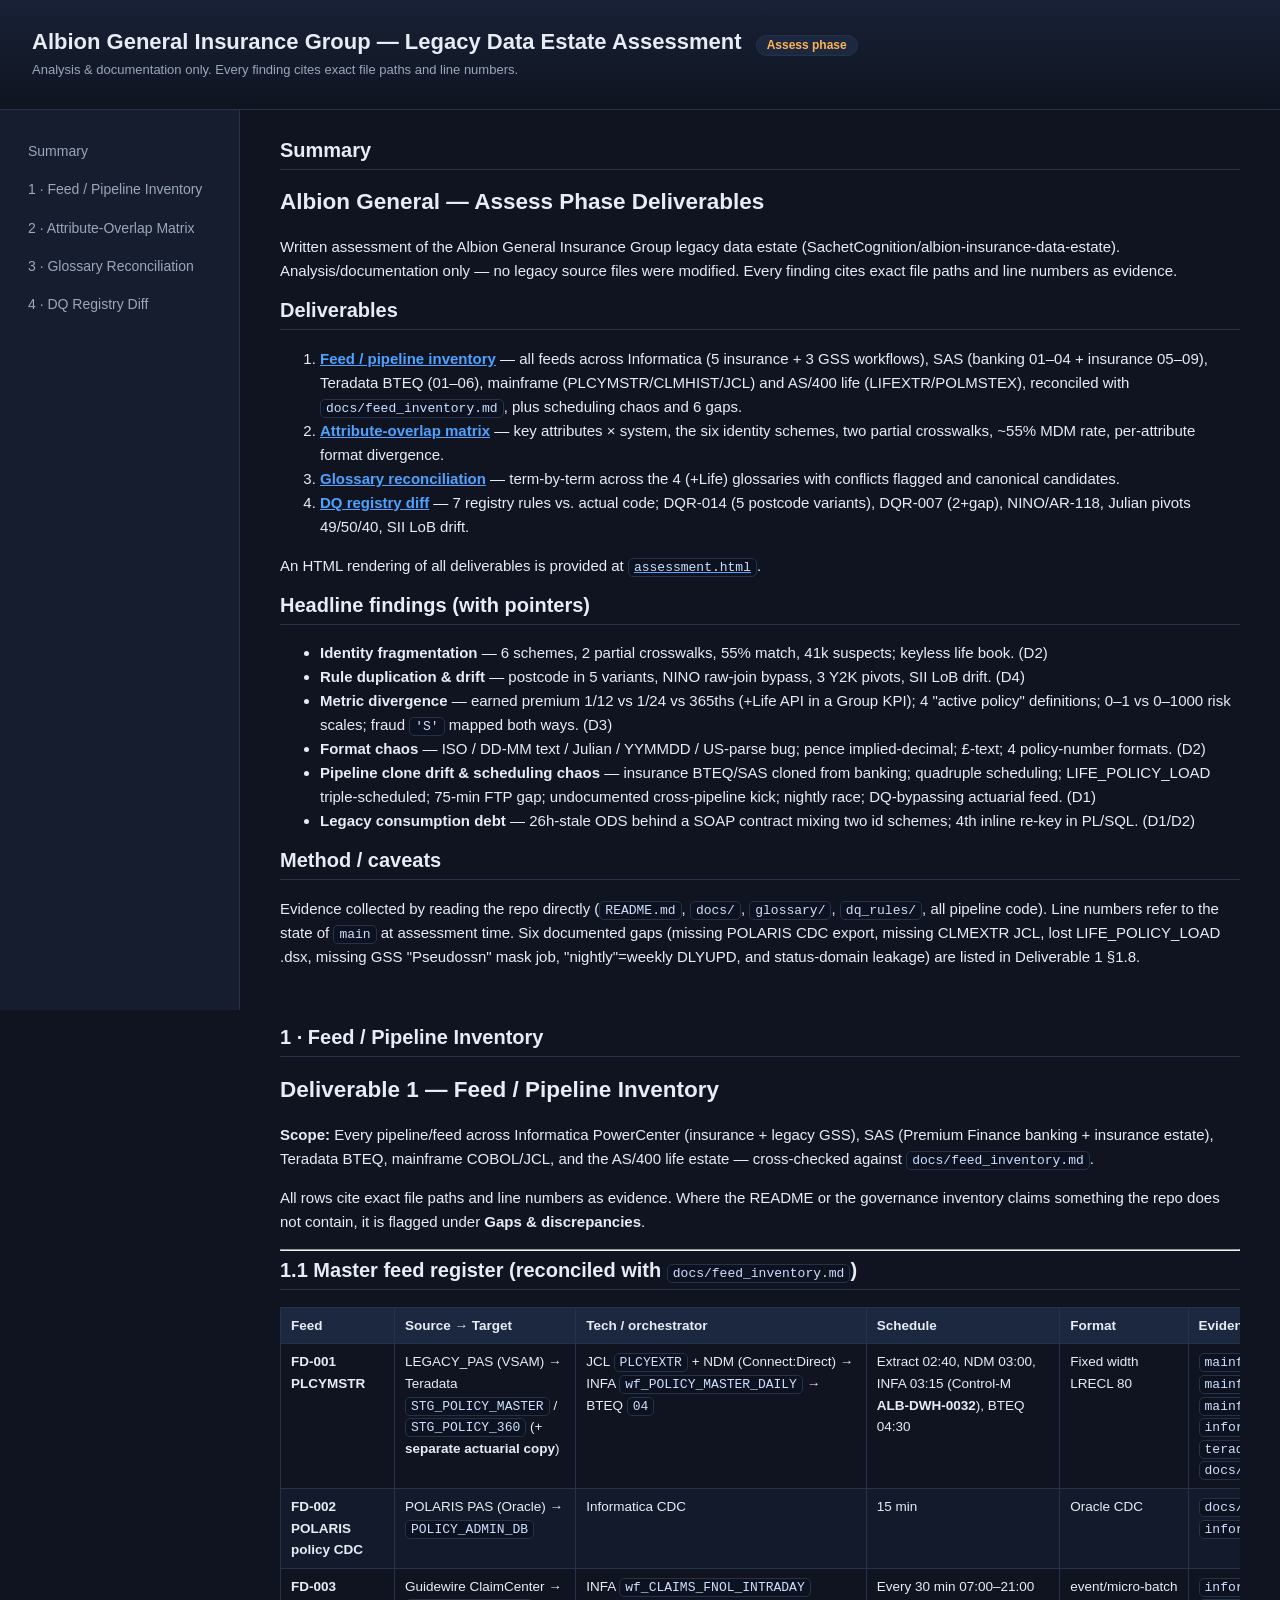
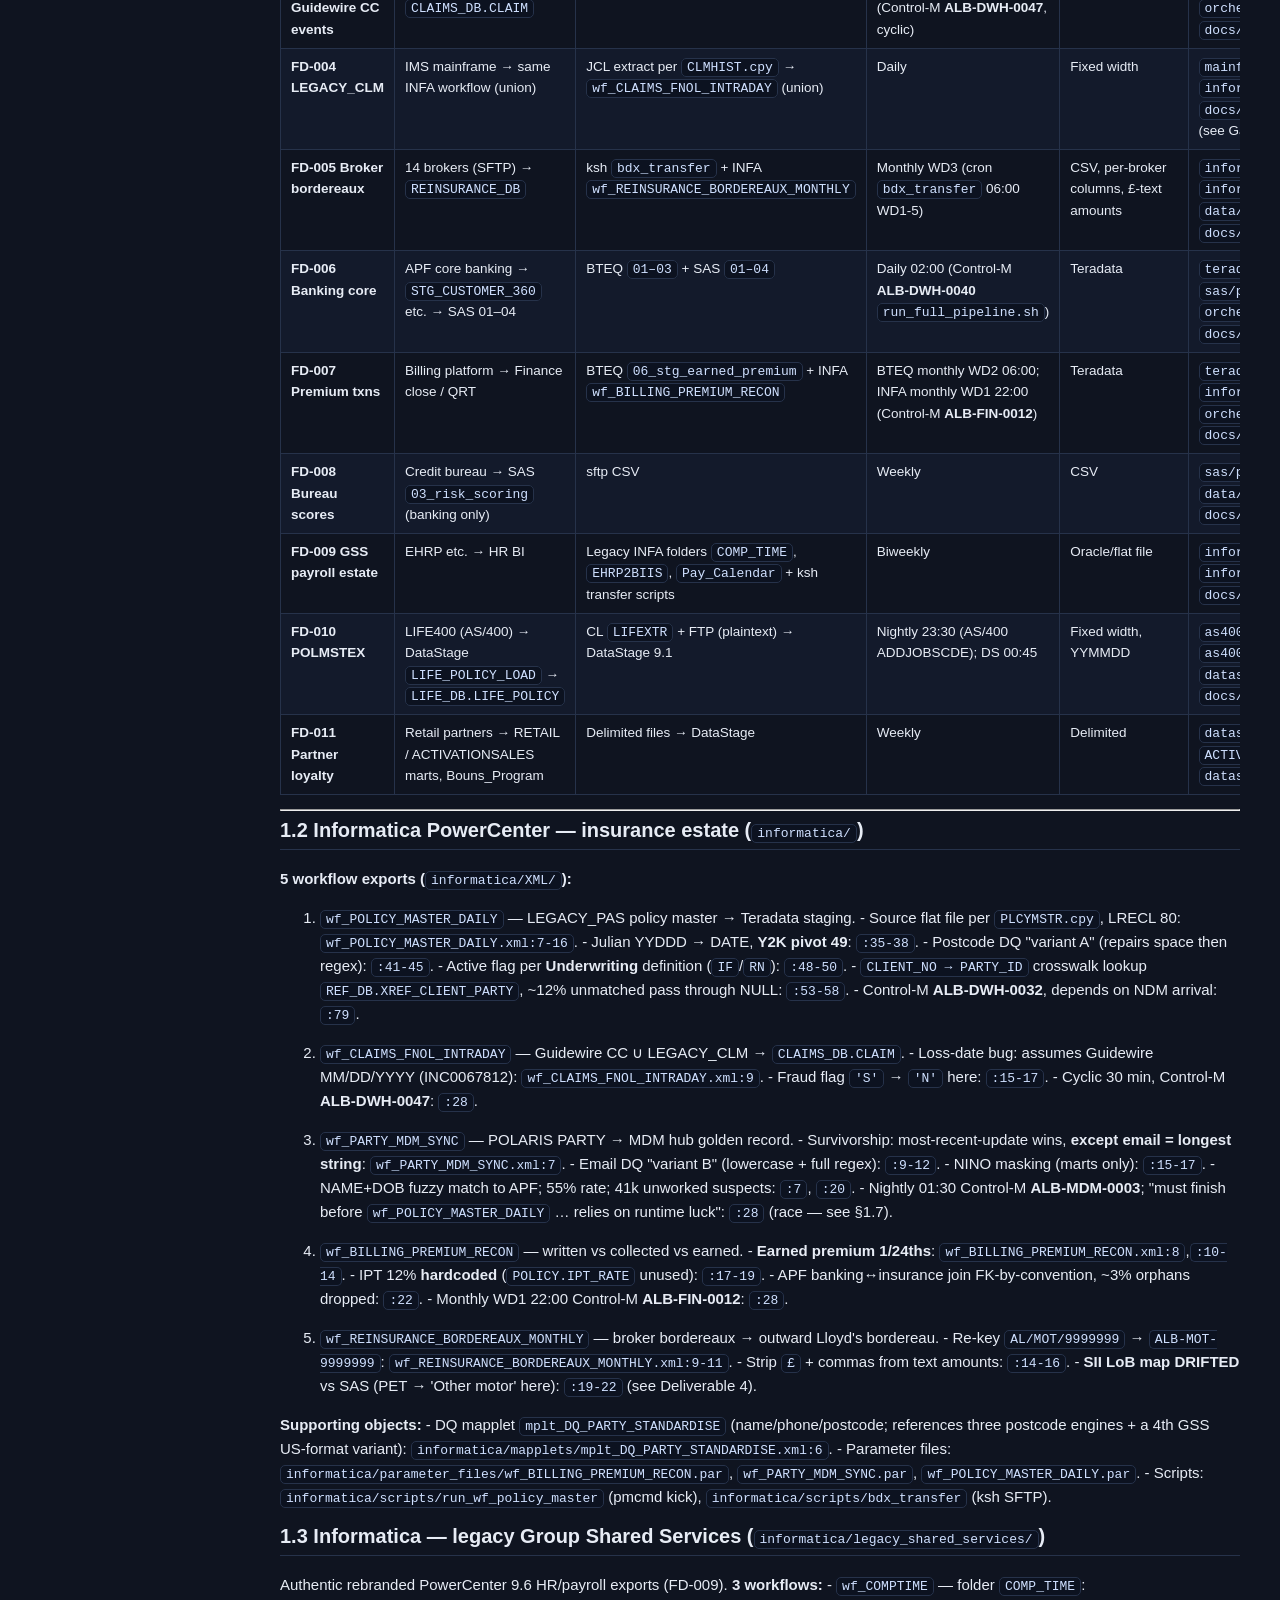
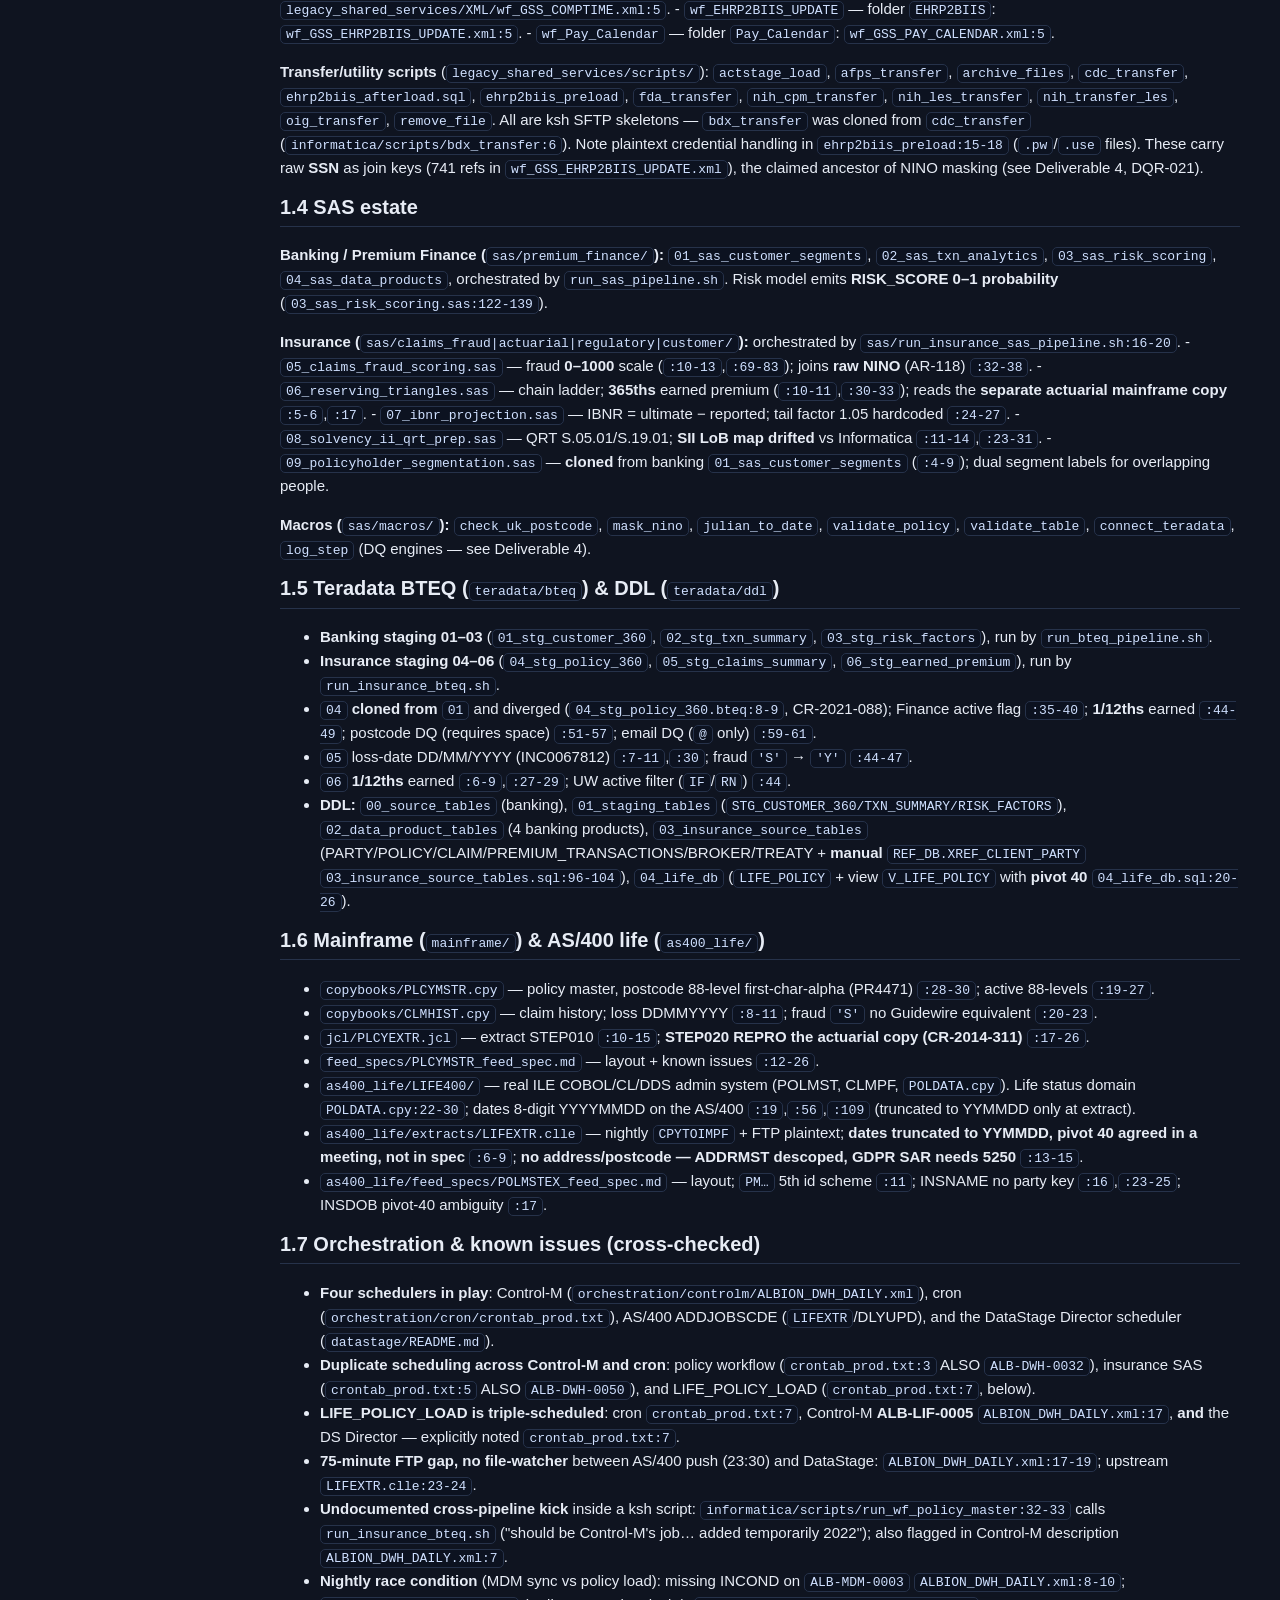
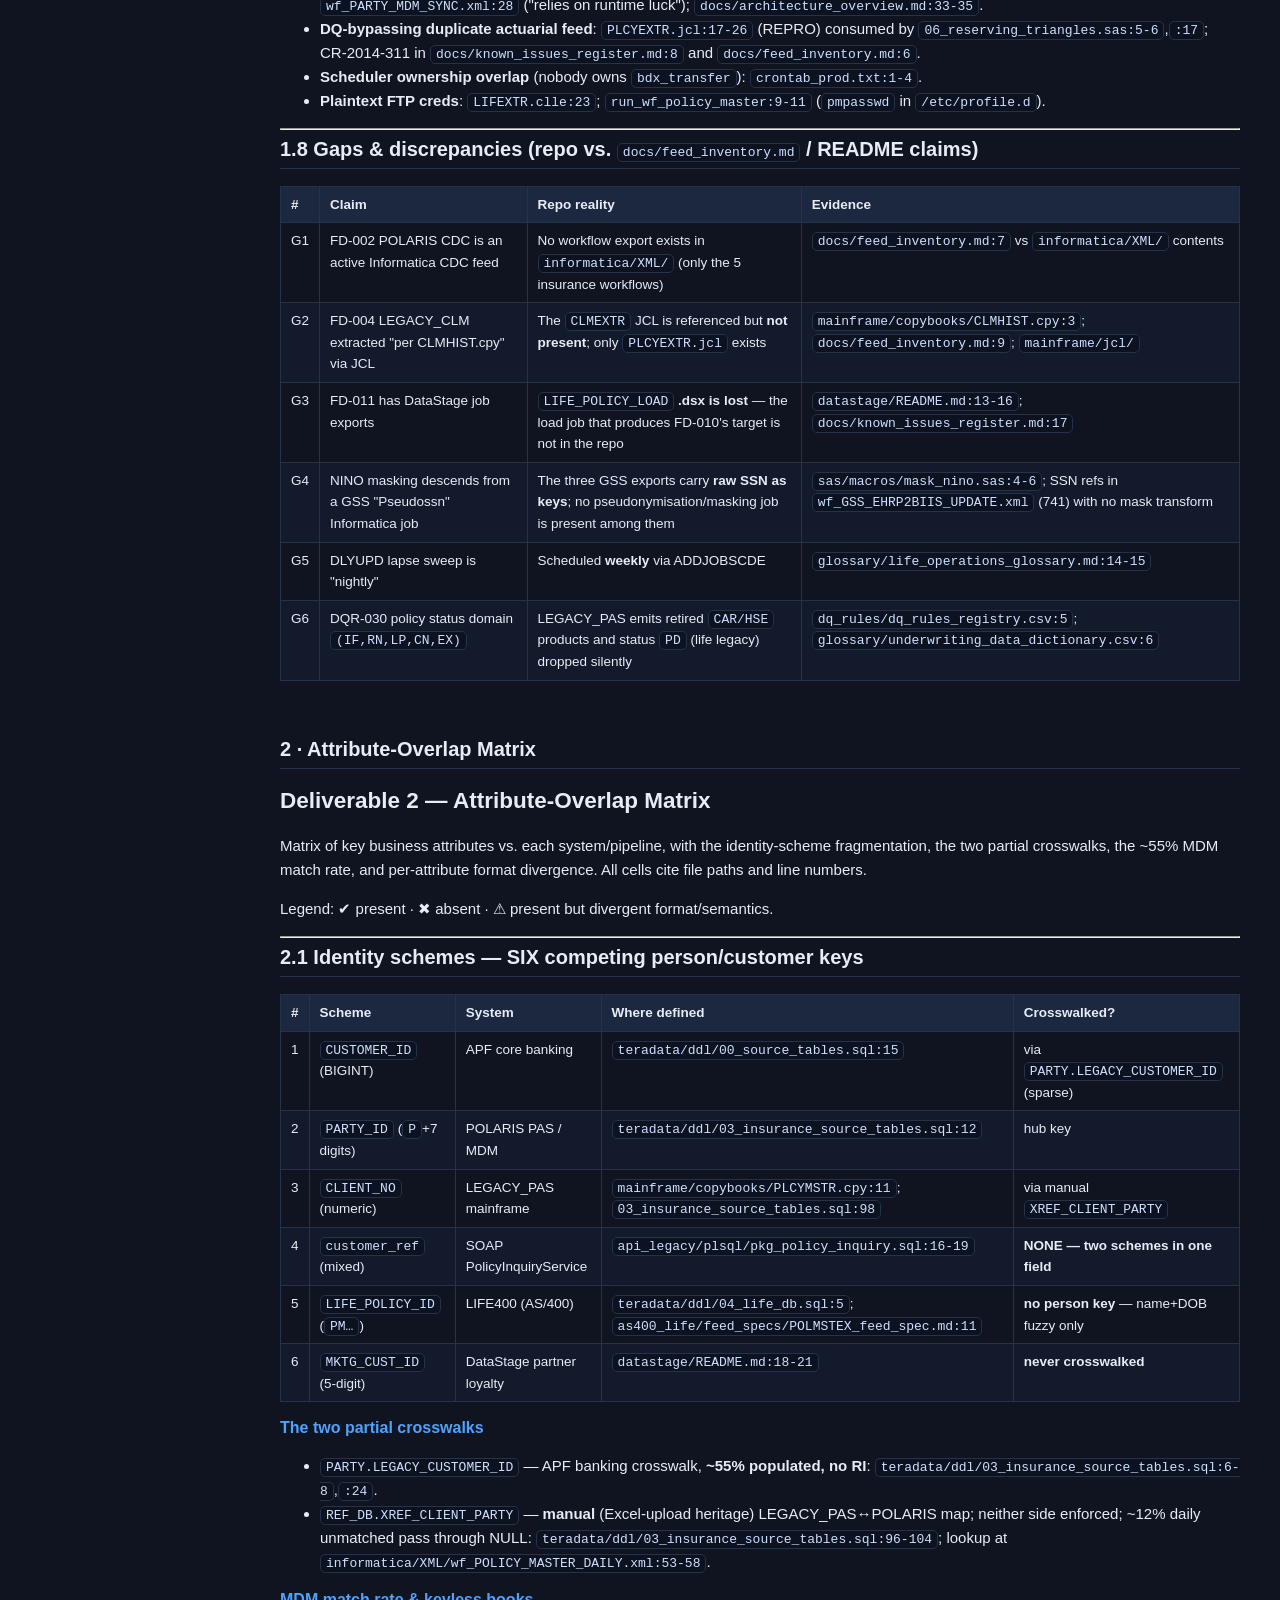
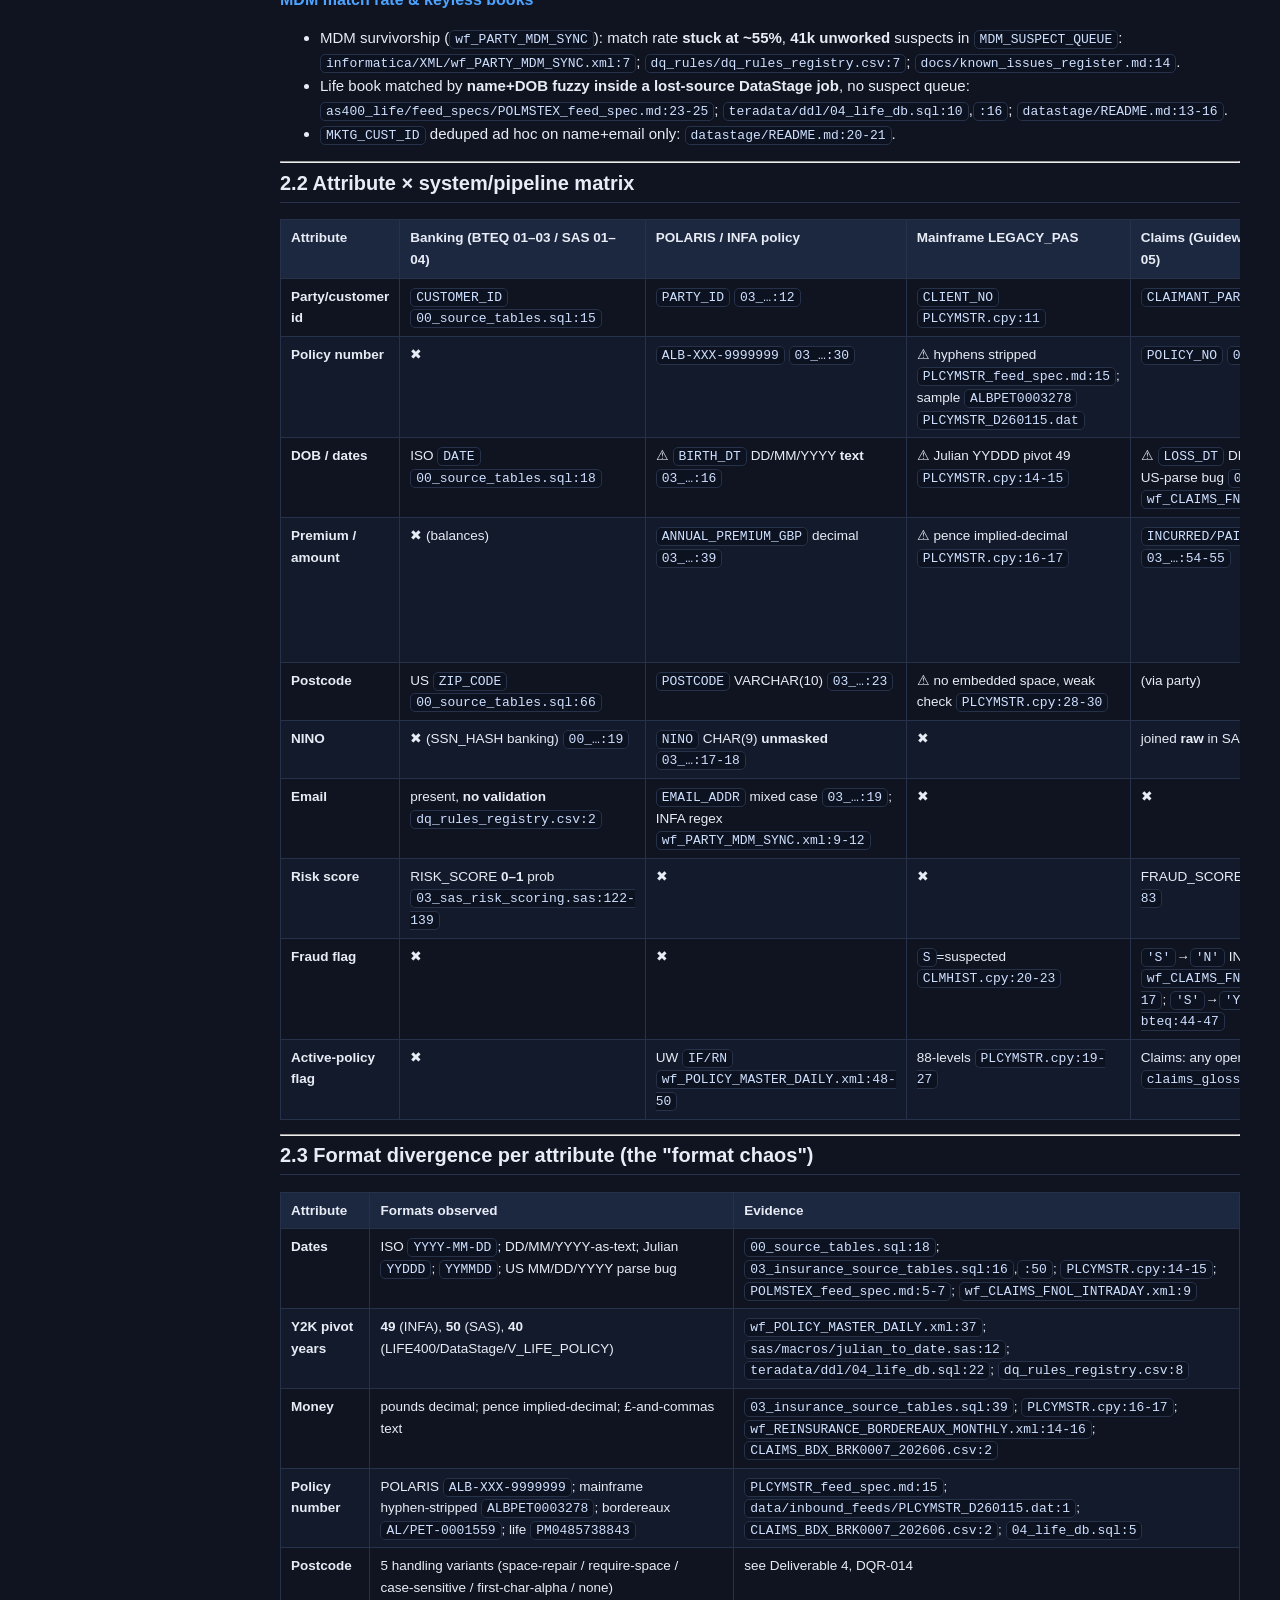
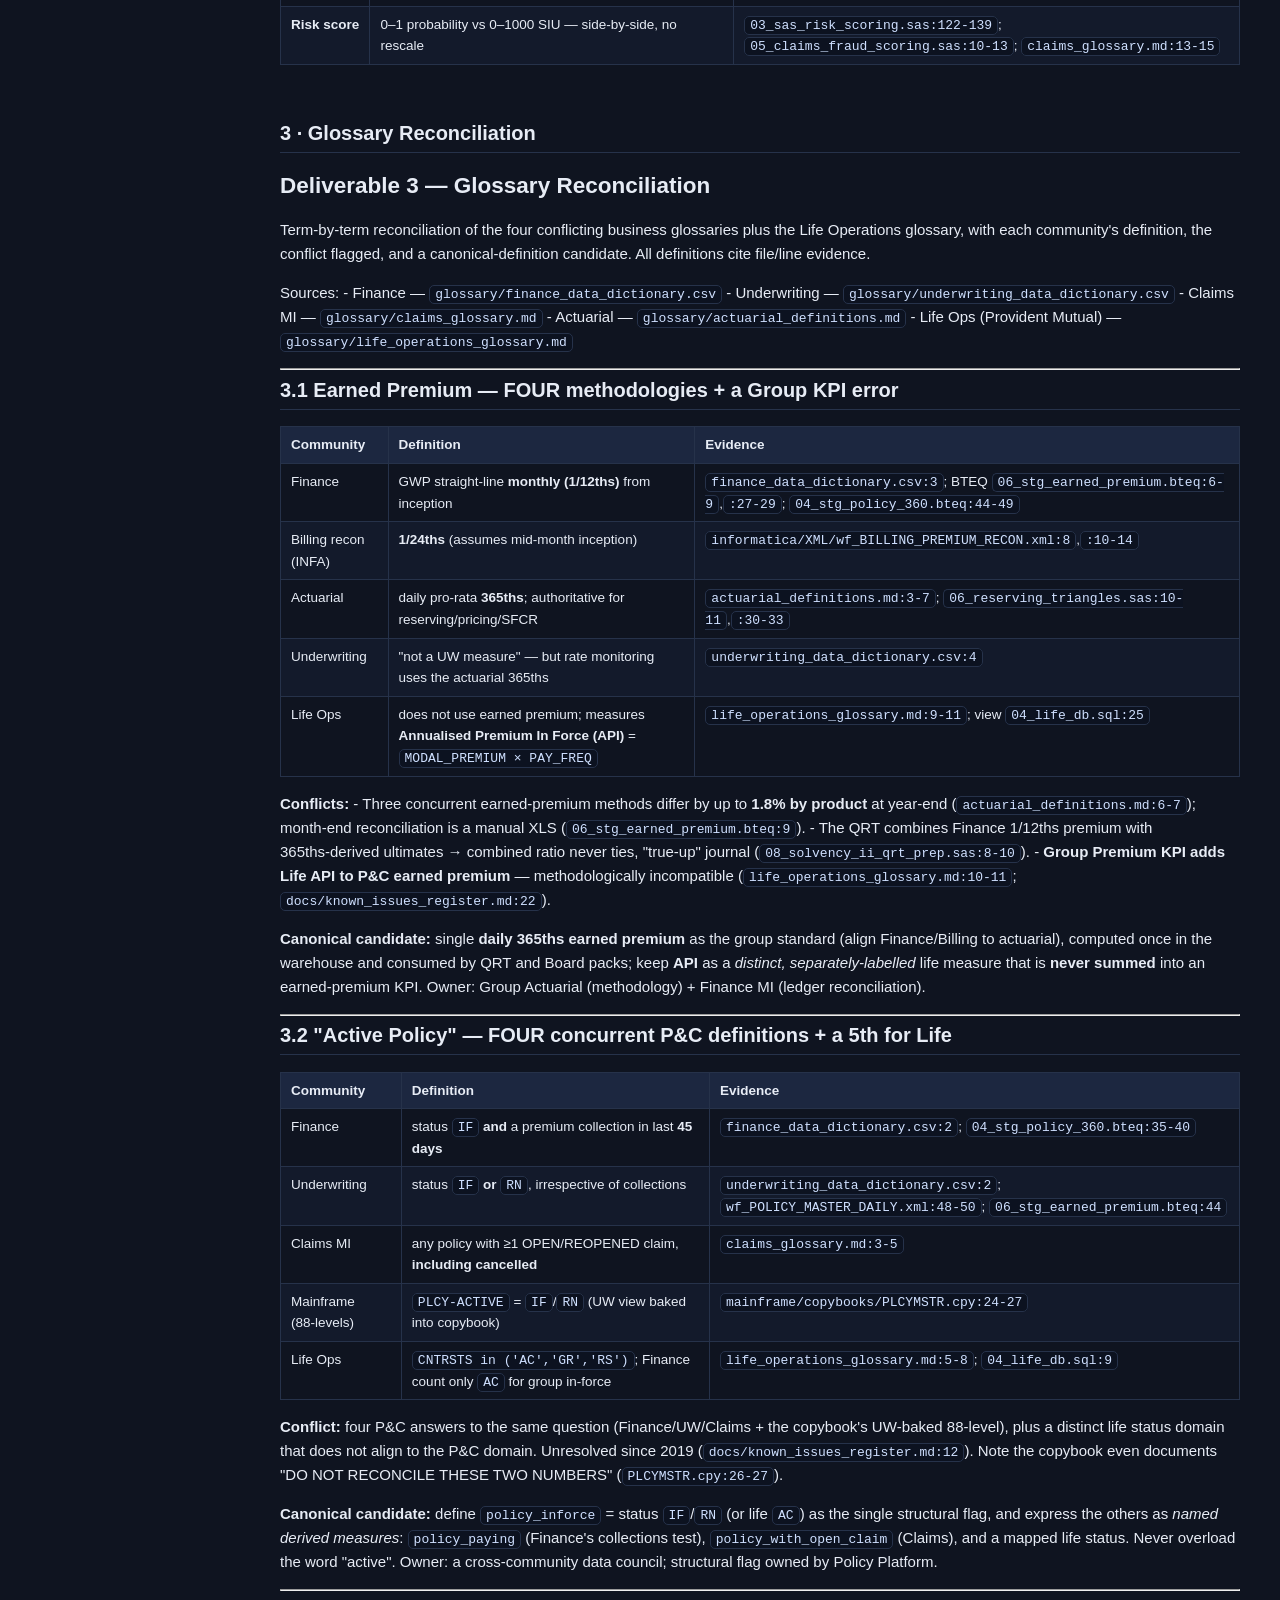
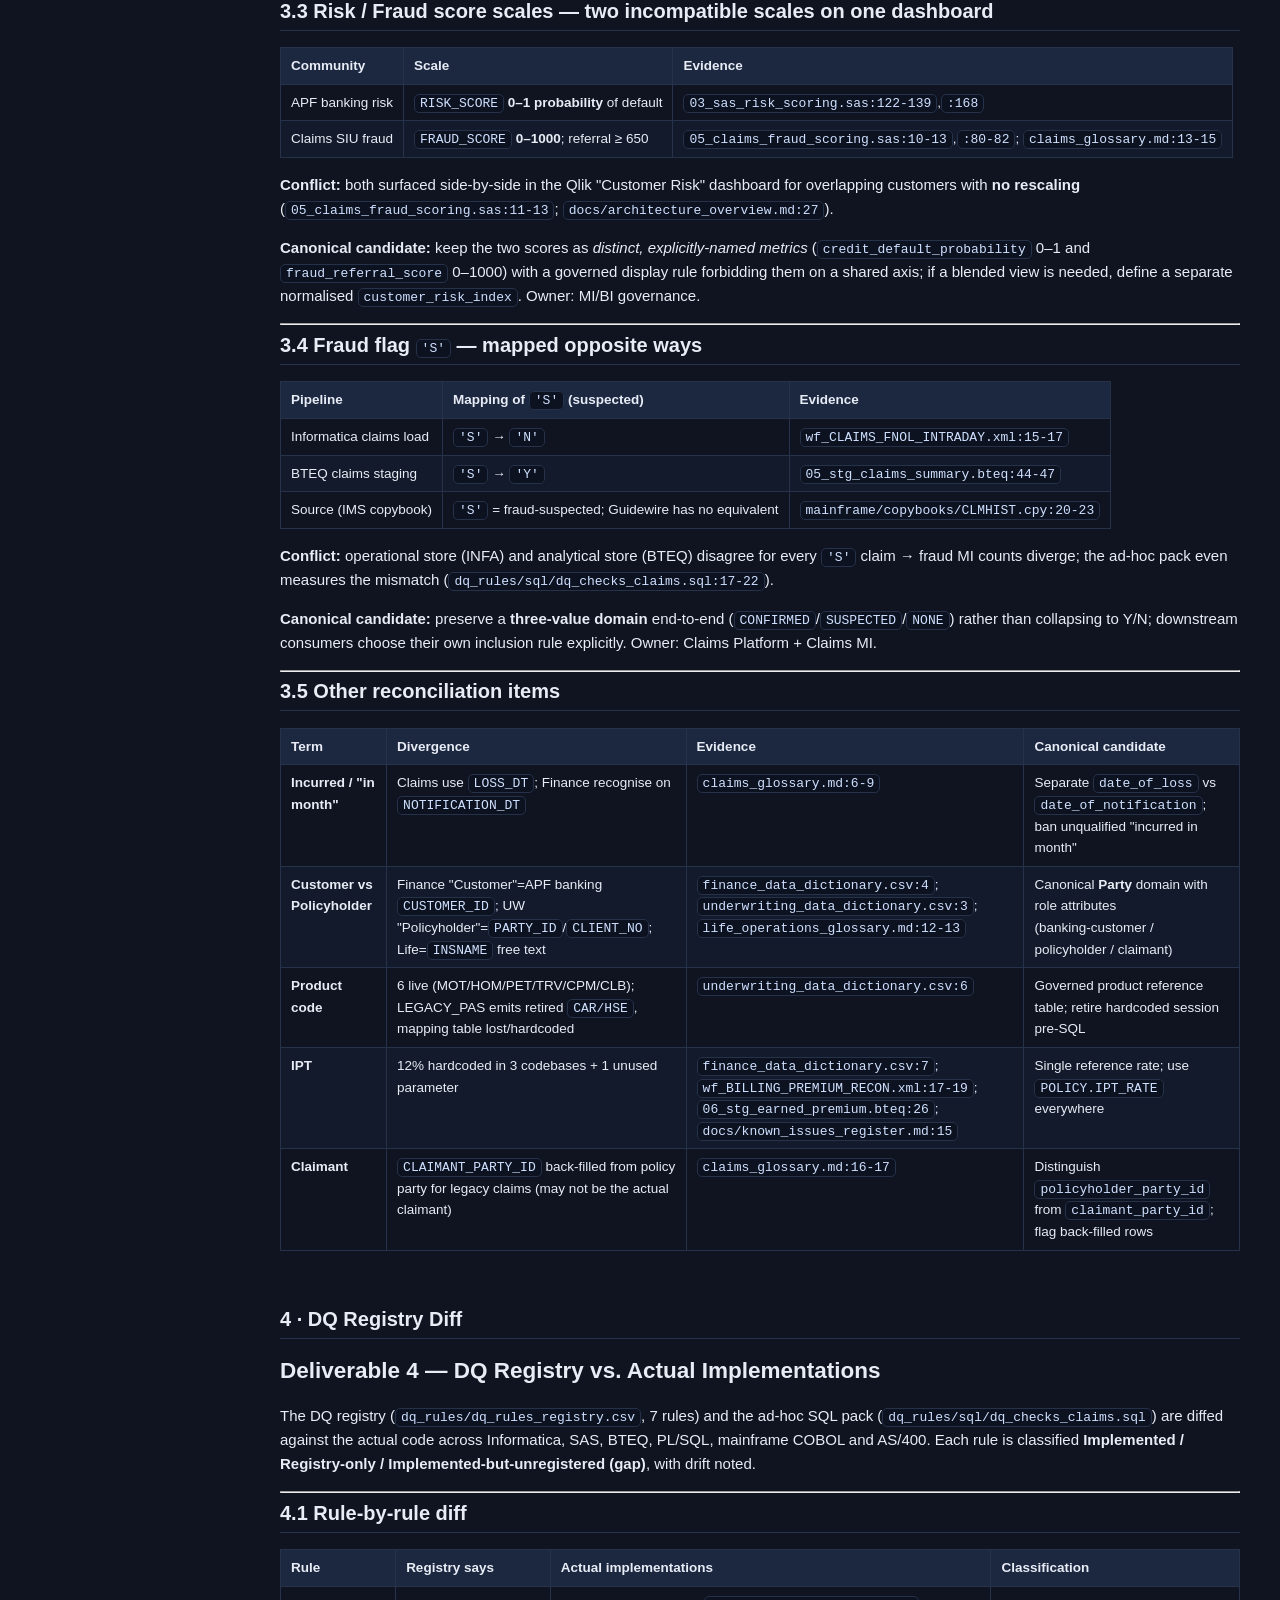
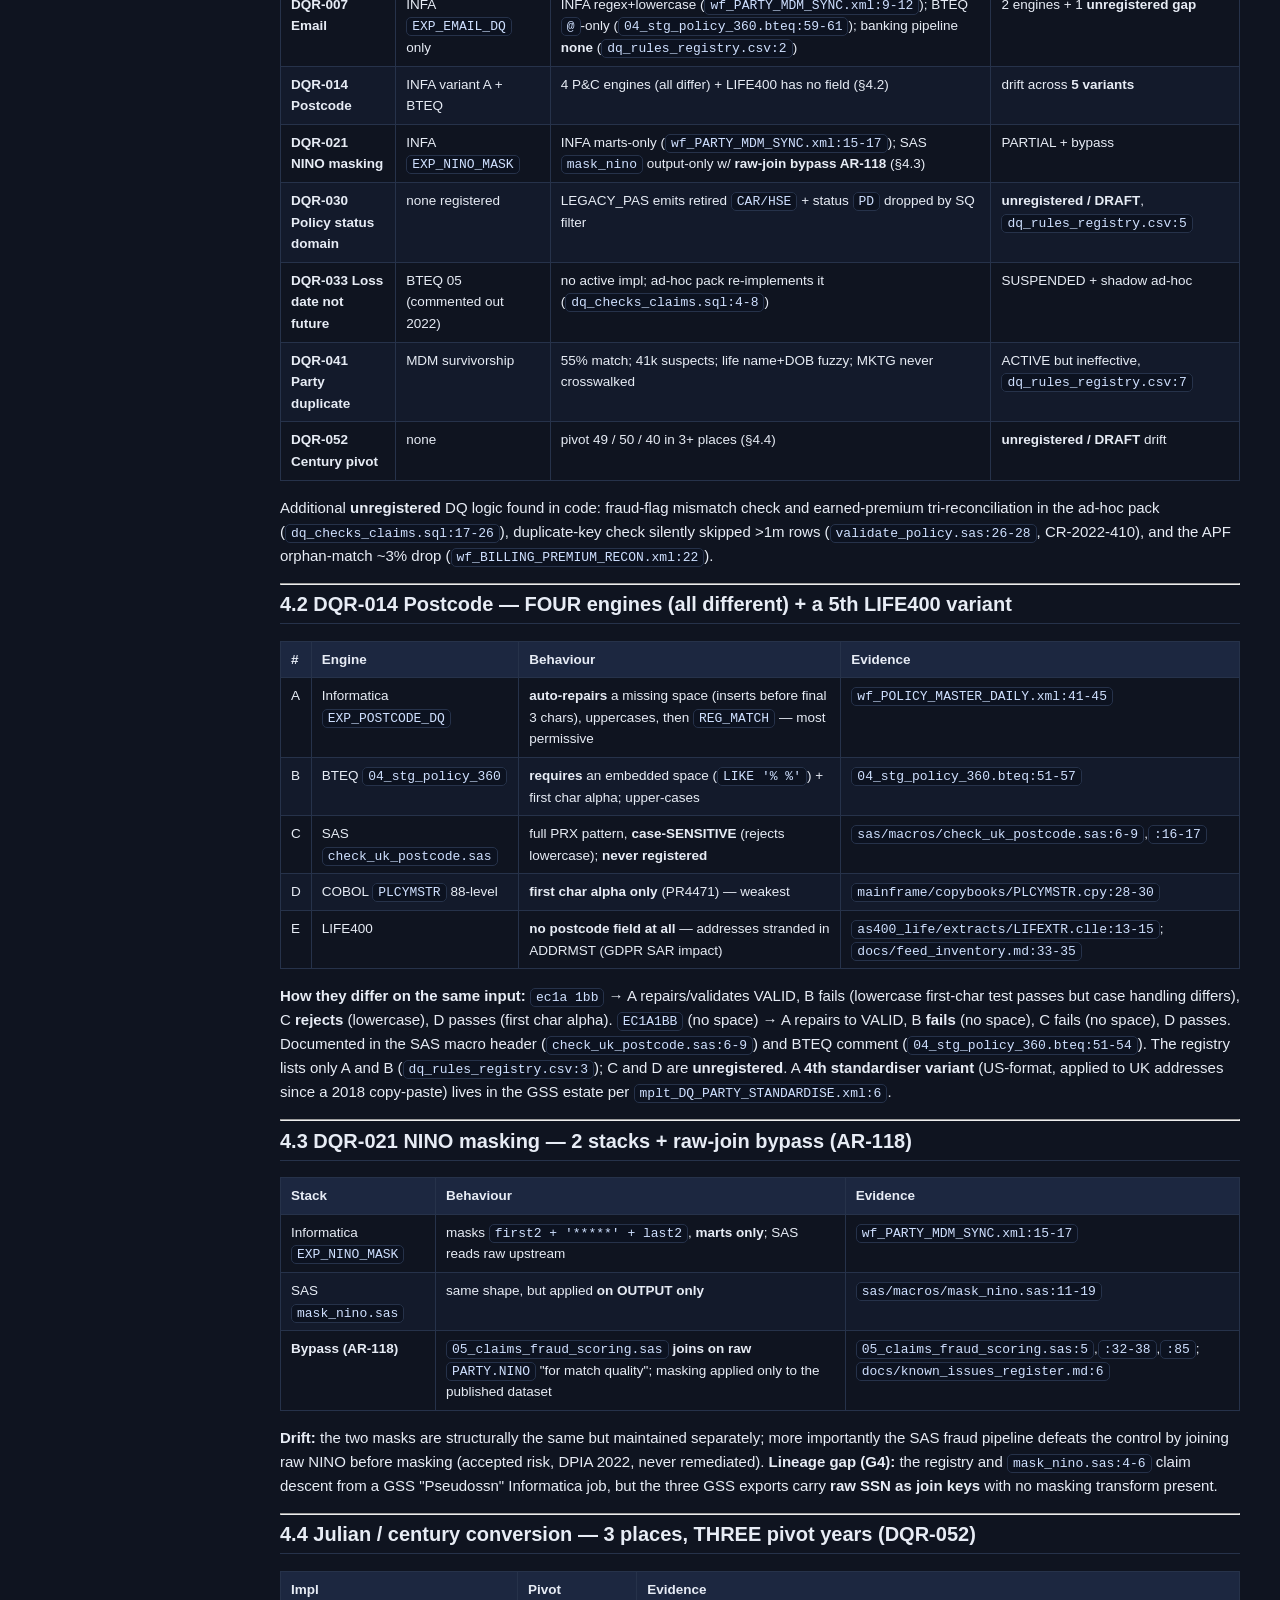
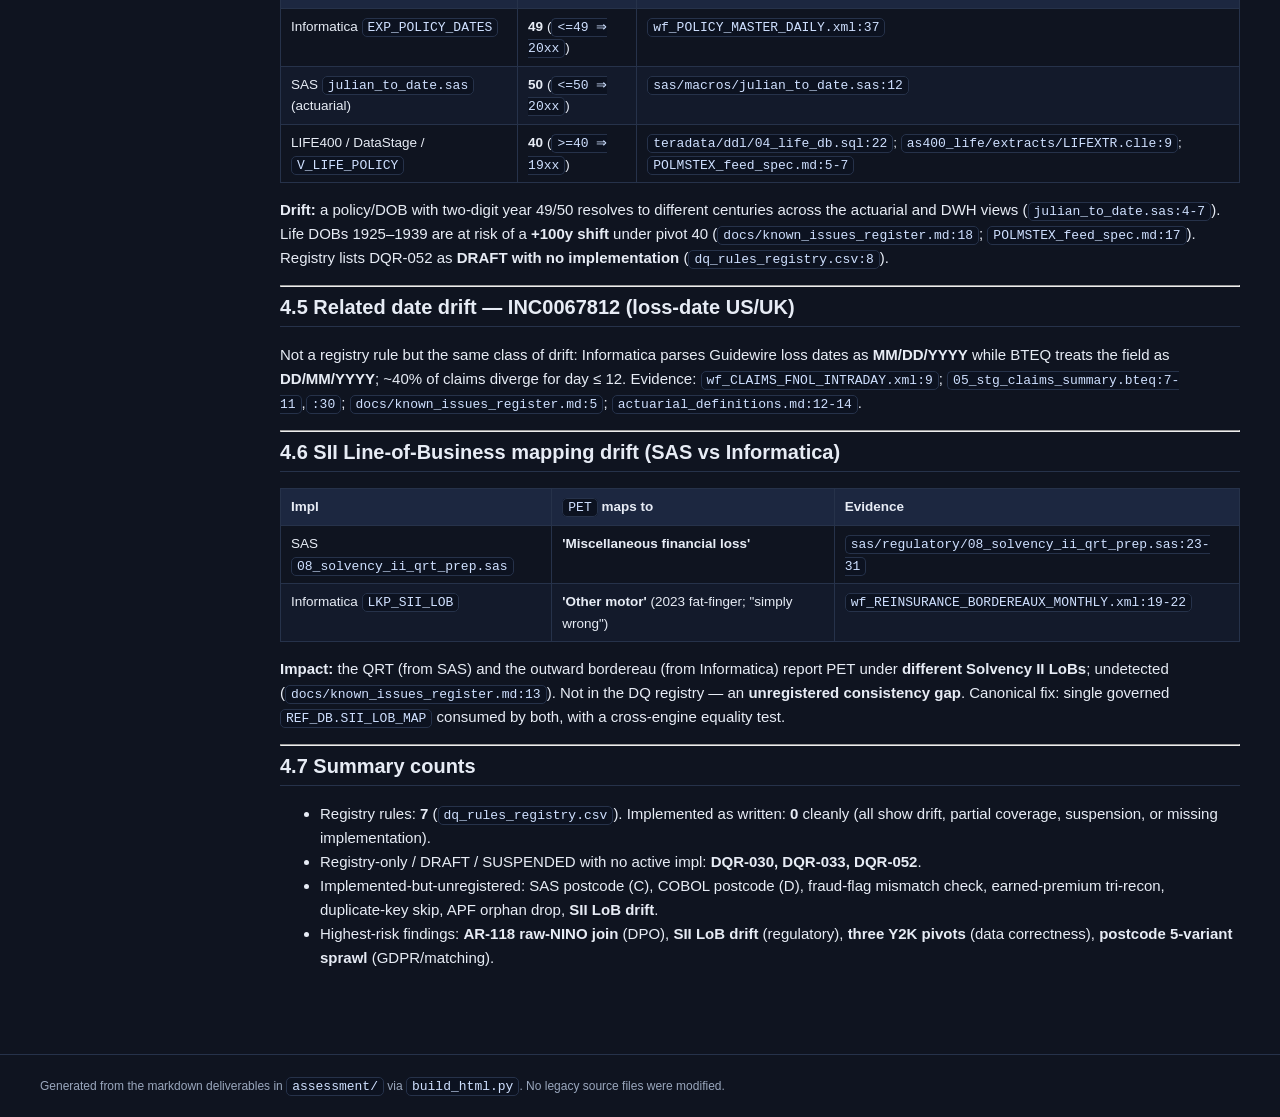
==== assessment/assessment.html @ 438938de "Add Assess-phase data-estate assessment deliverables Add assessment/ directory with four evidence-ci" ====
<!doctype html>
<html lang="en">
<head>
<meta charset="utf-8">
<meta name="viewport" content="width=device-width,initial-scale=1">
<title>Albion General — Data Estate Assessment</title>
<style>
:root{--bg:#0f1420;--panel:#161d2e;--ink:#e7ecf5;--mut:#9aa7bd;--acc:#4da3ff;--brd:#26324a;--warn:#ffb454}
*{box-sizing:border-box}
body{margin:0;font:15px/1.6 -apple-system,BlinkMacSystemFont,'Segoe UI',Roboto,Helvetica,Arial,sans-serif;background:var(--bg);color:var(--ink)}
header{padding:28px 32px;border-bottom:1px solid var(--brd);background:linear-gradient(180deg,#182136,#0f1420)}
header h1{margin:0 0 4px;font-size:22px}
header p{margin:0;color:var(--mut);font-size:13px}
.wrap{display:flex;gap:0;align-items:flex-start}
nav{position:sticky;top:0;flex:0 0 240px;height:100vh;overflow:auto;padding:22px 16px;border-right:1px solid var(--brd);background:var(--panel)}
nav a{display:block;padding:8px 12px;color:var(--mut);text-decoration:none;border-radius:8px;font-size:14px}
nav a:hover{background:#1e2740;color:var(--ink)}
main{flex:1;min-width:0;padding:28px 40px;max-width:1200px}
section{margin-bottom:56px;scroll-margin-top:16px}
h1,h2,h3{line-height:1.25}
h2{font-size:20px;border-bottom:1px solid var(--brd);padding-bottom:6px;margin-top:0}
h3{font-size:16px;color:var(--acc)}
a{color:var(--acc)}
code{background:#0c1220;border:1px solid var(--brd);border-radius:5px;padding:1px 5px;font:13px/1.4 ui-monospace,SFMono-Regular,Menlo,Consolas,monospace;color:#cfe0ff}
table{border-collapse:collapse;width:100%;margin:14px 0;font-size:13.5px;display:block;overflow-x:auto}
th,td{border:1px solid var(--brd);padding:7px 10px;text-align:left;vertical-align:top}
th{background:#1c2740;color:var(--ink);position:sticky;top:0}
tr:nth-child(even) td{background:#131a2b}
blockquote{border-left:3px solid var(--acc);margin:12px 0;padding:2px 14px;color:var(--mut)}
.badge{display:inline-block;background:#1c2740;border:1px solid var(--brd);color:var(--warn);border-radius:999px;padding:2px 10px;font-size:12px;margin-left:8px}
footer{padding:22px 40px;color:var(--mut);border-top:1px solid var(--brd);font-size:12px}
</style>
</head>
<body>
<header>
  <h1>Albion General Insurance Group — Legacy Data Estate Assessment
    <span class="badge">Assess phase</span></h1>
  <p>Analysis &amp; documentation only. Every finding cites exact file paths and line numbers.</p>
</header>
<div class="wrap">
  <nav><a href="#summary">Summary</a>
<a href="#d1">1 · Feed / Pipeline Inventory</a>
<a href="#d2">2 · Attribute-Overlap Matrix</a>
<a href="#d3">3 · Glossary Reconciliation</a>
<a href="#d4">4 · DQ Registry Diff</a></nav>
  <main><section id="summary"><h2>Summary</h2><h1 id="albion-general-assess-phase-deliverables">Albion General — Assess Phase Deliverables</h1>
<p>Written assessment of the Albion General Insurance Group legacy data estate
(SachetCognition/albion-insurance-data-estate). Analysis/documentation only — no
legacy source files were modified. Every finding cites exact file paths and line
numbers as evidence.</p>
<h2 id="deliverables">Deliverables</h2>
<ol>
<li><strong><a href="01_feed_inventory.md">Feed / pipeline inventory</a></strong> — all feeds across Informatica
   (5 insurance + 3 GSS workflows), SAS (banking 01–04 + insurance 05–09), Teradata BTEQ
   (01–06), mainframe (PLCYMSTR/CLMHIST/JCL) and AS/400 life (LIFEXTR/POLMSTEX),
   reconciled with <code>docs/feed_inventory.md</code>, plus scheduling chaos and 6 gaps.</li>
<li><strong><a href="02_attribute_overlap_matrix.md">Attribute-overlap matrix</a></strong> — key attributes ×
   system, the six identity schemes, two partial crosswalks, ~55% MDM rate, per‑attribute
   format divergence.</li>
<li><strong><a href="03_glossary_reconciliation.md">Glossary reconciliation</a></strong> — term‑by‑term across the
   4 (+Life) glossaries with conflicts flagged and canonical candidates.</li>
<li><strong><a href="04_dq_registry_diff.md">DQ registry diff</a></strong> — 7 registry rules vs. actual code;
   DQR‑014 (5 postcode variants), DQR‑007 (2+gap), NINO/AR‑118, Julian pivots 49/50/40,
   SII LoB drift.</li>
</ol>
<p>An HTML rendering of all deliverables is provided at <strong><a href="assessment.html"><code>assessment.html</code></a></strong>.</p>
<h2 id="headline-findings-with-pointers">Headline findings (with pointers)</h2>
<ul>
<li><strong>Identity fragmentation</strong> — 6 schemes, 2 partial crosswalks, 55% match, 41k suspects; keyless life book. (D2)</li>
<li><strong>Rule duplication &amp; drift</strong> — postcode in 5 variants, NINO raw‑join bypass, 3 Y2K pivots, SII LoB drift. (D4)</li>
<li><strong>Metric divergence</strong> — earned premium 1/12 vs 1/24 vs 365ths (+Life API in a Group KPI); 4 "active policy" definitions; 0–1 vs 0–1000 risk scales; fraud <code>'S'</code> mapped both ways. (D3)</li>
<li><strong>Format chaos</strong> — ISO / DD‑MM text / Julian / YYMMDD / US‑parse bug; pence implied‑decimal; £‑text; 4 policy‑number formats. (D2)</li>
<li><strong>Pipeline clone drift &amp; scheduling chaos</strong> — insurance BTEQ/SAS cloned from banking; quadruple scheduling; LIFE_POLICY_LOAD triple‑scheduled; 75‑min FTP gap; undocumented cross‑pipeline kick; nightly race; DQ‑bypassing actuarial feed. (D1)</li>
<li><strong>Legacy consumption debt</strong> — 26h‑stale ODS behind a SOAP contract mixing two id schemes; 4th inline re‑key in PL/SQL. (D1/D2)</li>
</ul>
<h2 id="method-caveats">Method / caveats</h2>
<p>Evidence collected by reading the repo directly (<code>README.md</code>, <code>docs/</code>, <code>glossary/</code>,
<code>dq_rules/</code>, all pipeline code). Line numbers refer to the state of <code>main</code> at assessment
time. Six documented gaps (missing POLARIS CDC export, missing CLMEXTR JCL, lost
LIFE_POLICY_LOAD .dsx, missing GSS "Pseudossn" mask job, "nightly"=weekly DLYUPD, and
status‑domain leakage) are listed in Deliverable 1 §1.8.</p></section><section id="d1"><h2>1 · Feed / Pipeline Inventory</h2><h1 id="deliverable-1-feed-pipeline-inventory">Deliverable 1 — Feed / Pipeline Inventory</h1>
<p><strong>Scope:</strong> Every pipeline/feed across Informatica PowerCenter (insurance + legacy
GSS), SAS (Premium Finance banking + insurance estate), Teradata BTEQ, mainframe
COBOL/JCL, and the AS/400 life estate — cross-checked against <code>docs/feed_inventory.md</code>.</p>
<p>All rows cite exact file paths and line numbers as evidence. Where the README or
the governance inventory claims something the repo does not contain, it is flagged
under <strong>Gaps &amp; discrepancies</strong>.</p>
<hr />
<h2 id="11-master-feed-register-reconciled-with-docsfeed_inventorymd">1.1 Master feed register (reconciled with <code>docs/feed_inventory.md</code>)</h2>
<table>
<thead>
<tr>
<th>Feed</th>
<th>Source → Target</th>
<th>Tech / orchestrator</th>
<th>Schedule</th>
<th>Format</th>
<th>Evidence</th>
</tr>
</thead>
<tbody>
<tr>
<td><strong>FD-001 PLCYMSTR</strong></td>
<td>LEGACY_PAS (VSAM) → Teradata <code>STG_POLICY_MASTER</code> / <code>STG_POLICY_360</code> (+ <strong>separate actuarial copy</strong>)</td>
<td>JCL <code>PLCYEXTR</code> + NDM (Connect:Direct) → INFA <code>wf_POLICY_MASTER_DAILY</code> → BTEQ <code>04</code></td>
<td>Extract 02:40, NDM 03:00, INFA 03:15 (Control‑M <strong>ALB‑DWH‑0032</strong>), BTEQ 04:30</td>
<td>Fixed width LRECL 80</td>
<td><code>mainframe/jcl/PLCYEXTR.jcl:10</code>, <code>:17-26</code>; <code>mainframe/copybooks/PLCYMSTR.cpy</code>; <code>mainframe/feed_specs/PLCYMSTR_feed_spec.md:5-10</code>; <code>informatica/XML/wf_POLICY_MASTER_DAILY.xml:7</code>,<code>:79</code>,<code>:84-86</code>; <code>teradata/bteq/04_stg_policy_360.bteq:1-10</code>; <code>docs/feed_inventory.md:6</code></td>
</tr>
<tr>
<td><strong>FD-002 POLARIS policy CDC</strong></td>
<td>POLARIS PAS (Oracle) → <code>POLICY_ADMIN_DB</code></td>
<td>Informatica CDC</td>
<td>15 min</td>
<td>Oracle CDC</td>
<td><code>docs/feed_inventory.md:7</code> — <strong>no workflow export in <code>informatica/XML/</code></strong> (see Gaps)</td>
</tr>
<tr>
<td><strong>FD-003 Guidewire CC events</strong></td>
<td>Guidewire ClaimCenter → <code>CLAIMS_DB.CLAIM</code></td>
<td>INFA <code>wf_CLAIMS_FNOL_INTRADAY</code></td>
<td>Every 30 min 07:00–21:00 (Control‑M <strong>ALB‑DWH‑0047</strong>, cyclic)</td>
<td>event/micro‑batch</td>
<td><code>informatica/XML/wf_CLAIMS_FNOL_INTRADAY.xml:7</code>,<code>:28</code>; <code>orchestration/controlm/ALBION_DWH_DAILY.xml:13</code>; <code>docs/feed_inventory.md:8</code></td>
</tr>
<tr>
<td><strong>FD-004 LEGACY_CLM</strong></td>
<td>IMS mainframe → same INFA workflow (union)</td>
<td>JCL extract per <code>CLMHIST.cpy</code> → <code>wf_CLAIMS_FNOL_INTRADAY</code> (union)</td>
<td>Daily</td>
<td>Fixed width</td>
<td><code>mainframe/copybooks/CLMHIST.cpy:1-4</code>; union declared in mapping at <code>informatica/XML/wf_CLAIMS_FNOL_INTRADAY.xml:7</code>; <code>docs/feed_inventory.md:9</code> — <strong><code>CLMEXTR</code> JCL referenced but absent</strong> (see Gaps)</td>
</tr>
<tr>
<td><strong>FD-005 Broker bordereaux</strong></td>
<td>14 brokers (SFTP) → <code>REINSURANCE_DB</code></td>
<td>ksh <code>bdx_transfer</code> + INFA <code>wf_REINSURANCE_BORDEREAUX_MONTHLY</code></td>
<td>Monthly WD3 (cron <code>bdx_transfer</code> 06:00 WD1‑5)</td>
<td>CSV, per‑broker columns, £‑text amounts</td>
<td><code>informatica/scripts/bdx_transfer:9-18</code>; <code>informatica/XML/wf_REINSURANCE_BORDEREAUX_MONTHLY.xml:7</code>,<code>:25</code>; <code>data/inbound_feeds/CLAIMS_BDX_BRK0007_202606.csv:1-6</code>; <code>docs/feed_inventory.md:10</code></td>
</tr>
<tr>
<td><strong>FD-006 Banking core</strong></td>
<td>APF core banking → <code>STG_CUSTOMER_360</code> etc. → SAS 01–04</td>
<td>BTEQ <code>01–03</code> + SAS <code>01–04</code></td>
<td>Daily 02:00 (Control‑M <strong>ALB‑DWH‑0040</strong> <code>run_full_pipeline.sh</code>)</td>
<td>Teradata</td>
<td><code>teradata/bteq/01_stg_customer_360.bteq</code>; <code>sas/premium_finance/01–04</code>; <code>orchestration/controlm/ALBION_DWH_DAILY.xml:12</code>; <code>docs/feed_inventory.md:11</code></td>
</tr>
<tr>
<td><strong>FD-007 Premium txns</strong></td>
<td>Billing platform → Finance close / QRT</td>
<td>BTEQ <code>06_stg_earned_premium</code> + INFA <code>wf_BILLING_PREMIUM_RECON</code></td>
<td>BTEQ monthly WD2 06:00; INFA monthly WD1 22:00 (Control‑M <strong>ALB‑FIN‑0012</strong>)</td>
<td>Teradata</td>
<td><code>teradata/bteq/06_stg_earned_premium.bteq:1-10</code>; <code>informatica/XML/wf_BILLING_PREMIUM_RECON.xml:28</code>; <code>orchestration/controlm/ALBION_DWH_DAILY.xml:21</code>; <code>docs/feed_inventory.md:12</code></td>
</tr>
<tr>
<td><strong>FD-008 Bureau scores</strong></td>
<td>Credit bureau → SAS <code>03_risk_scoring</code> (banking only)</td>
<td>sftp CSV</td>
<td>Weekly</td>
<td>CSV</td>
<td><code>sas/premium_finance/03_sas_risk_scoring.sas:31-44</code>; <code>data/01_source_tables/customer_bureau_scores.csv</code>; <code>docs/feed_inventory.md:13</code></td>
</tr>
<tr>
<td><strong>FD-009 GSS payroll estate</strong></td>
<td>EHRP etc. → HR BI</td>
<td>Legacy INFA folders <code>COMP_TIME</code>, <code>EHRP2BIIS</code>, <code>Pay_Calendar</code> + ksh transfer scripts</td>
<td>Biweekly</td>
<td>Oracle/flat file</td>
<td><code>informatica/legacy_shared_services/XML/*</code>; <code>informatica/legacy_shared_services/scripts/*</code>; <code>docs/feed_inventory.md:14</code></td>
</tr>
<tr>
<td><strong>FD-010 POLMSTEX</strong></td>
<td>LIFE400 (AS/400) → DataStage <code>LIFE_POLICY_LOAD</code> → <code>LIFE_DB.LIFE_POLICY</code></td>
<td>CL <code>LIFEXTR</code> + FTP (plaintext) → DataStage 9.1</td>
<td>Nightly 23:30 (AS/400 ADDJOBSCDE); DS 00:45</td>
<td>Fixed width, YYMMDD</td>
<td><code>as400_life/extracts/LIFEXTR.clle</code>; <code>as400_life/feed_specs/POLMSTEX_feed_spec.md</code>; <code>datastage/README.md:13-16</code>; <code>teradata/ddl/04_life_db.sql</code>; <code>docs/feed_inventory.md:26</code></td>
</tr>
<tr>
<td><strong>FD-011 Partner loyalty</strong></td>
<td>Retail partners → RETAIL / ACTIVATIONSALES marts, Bouns_Program</td>
<td>Delimited files → DataStage</td>
<td>Weekly</td>
<td>Delimited</td>
<td><code>datastage/jobs/RETAIL_DATA_MART_Job.dsx</code>, <code>ACTIVATIONSALES_DATA_MART_Job.dsx</code>, <code>Bouns_Program_Job.dsx</code>; <code>datastage/README.md:18-21</code>; <code>docs/feed_inventory.md:27</code></td>
</tr>
</tbody>
</table>
<hr />
<h2 id="12-informatica-powercenter-insurance-estate-informatica">1.2 Informatica PowerCenter — insurance estate (<code>informatica/</code>)</h2>
<p><strong>5 workflow exports (<code>informatica/XML/</code>):</strong></p>
<ol>
<li>
<p><strong><code>wf_POLICY_MASTER_DAILY</code></strong> — LEGACY_PAS policy master → Teradata staging.
   - Source flat file per <code>PLCYMSTR.cpy</code>, LRECL 80: <code>wf_POLICY_MASTER_DAILY.xml:7-16</code>.
   - Julian YYDDD → DATE, <strong>Y2K pivot 49</strong>: <code>:35-38</code>.
   - Postcode DQ "variant A" (repairs space then regex): <code>:41-45</code>.
   - Active flag per <strong>Underwriting</strong> definition (<code>IF</code>/<code>RN</code>): <code>:48-50</code>.
   - <code>CLIENT_NO → PARTY_ID</code> crosswalk lookup <code>REF_DB.XREF_CLIENT_PARTY</code>, ~12% unmatched pass through NULL: <code>:53-58</code>.
   - Control‑M <strong>ALB‑DWH‑0032</strong>, depends on NDM arrival: <code>:79</code>.</p>
</li>
<li>
<p><strong><code>wf_CLAIMS_FNOL_INTRADAY</code></strong> — Guidewire CC ∪ LEGACY_CLM → <code>CLAIMS_DB.CLAIM</code>.
   - Loss‑date bug: assumes Guidewire MM/DD/YYYY (INC0067812): <code>wf_CLAIMS_FNOL_INTRADAY.xml:9</code>.
   - Fraud flag <code>'S'</code> → <strong><code>'N'</code></strong> here: <code>:15-17</code>.
   - Cyclic 30 min, Control‑M <strong>ALB‑DWH‑0047</strong>: <code>:28</code>.</p>
</li>
<li>
<p><strong><code>wf_PARTY_MDM_SYNC</code></strong> — POLARIS PARTY → MDM hub golden record.
   - Survivorship: most‑recent‑update wins, <strong>except email = longest string</strong>: <code>wf_PARTY_MDM_SYNC.xml:7</code>.
   - Email DQ "variant B" (lowercase + full regex): <code>:9-12</code>.
   - NINO masking (marts only): <code>:15-17</code>.
   - NAME+DOB fuzzy match to APF; 55% rate; 41k unworked suspects: <code>:7</code>, <code>:20</code>.
   - Nightly 01:30 Control‑M <strong>ALB‑MDM‑0003</strong>; "must finish before <code>wf_POLICY_MASTER_DAILY</code> … relies on runtime luck": <code>:28</code> (race — see §1.7).</p>
</li>
<li>
<p><strong><code>wf_BILLING_PREMIUM_RECON</code></strong> — written vs collected vs earned.
   - <strong>Earned premium 1/24ths</strong>: <code>wf_BILLING_PREMIUM_RECON.xml:8</code>,<code>:10-14</code>.
   - IPT 12% <strong>hardcoded</strong> (<code>POLICY.IPT_RATE</code> unused): <code>:17-19</code>.
   - APF banking↔insurance join FK‑by‑convention, ~3% orphans dropped: <code>:22</code>.
   - Monthly WD1 22:00 Control‑M <strong>ALB‑FIN‑0012</strong>: <code>:28</code>.</p>
</li>
<li>
<p><strong><code>wf_REINSURANCE_BORDEREAUX_MONTHLY</code></strong> — broker bordereaux → outward Lloyd's bordereau.
   - Re‑key <code>AL/MOT/9999999</code> → <code>ALB-MOT-9999999</code>: <code>wf_REINSURANCE_BORDEREAUX_MONTHLY.xml:9-11</code>.
   - Strip <code>£</code> + commas from text amounts: <code>:14-16</code>.
   - <strong>SII LoB map DRIFTED</strong> vs SAS (PET → 'Other motor' here): <code>:19-22</code> (see Deliverable 4).</p>
</li>
</ol>
<p><strong>Supporting objects:</strong>
- DQ mapplet <code>mplt_DQ_PARTY_STANDARDISE</code> (name/phone/postcode; references three postcode engines + a 4th GSS US‑format variant): <code>informatica/mapplets/mplt_DQ_PARTY_STANDARDISE.xml:6</code>.
- Parameter files: <code>informatica/parameter_files/wf_BILLING_PREMIUM_RECON.par</code>, <code>wf_PARTY_MDM_SYNC.par</code>, <code>wf_POLICY_MASTER_DAILY.par</code>.
- Scripts: <code>informatica/scripts/run_wf_policy_master</code> (pmcmd kick), <code>informatica/scripts/bdx_transfer</code> (ksh SFTP).</p>
<h2 id="13-informatica-legacy-group-shared-services-informaticalegacy_shared_services">1.3 Informatica — legacy Group Shared Services (<code>informatica/legacy_shared_services/</code>)</h2>
<p>Authentic rebranded PowerCenter 9.6 HR/payroll exports (FD-009). <strong>3 workflows:</strong>
- <code>wf_COMPTIME</code> — folder <code>COMP_TIME</code>: <code>legacy_shared_services/XML/wf_GSS_COMPTIME.xml:5</code>.
- <code>wf_EHRP2BIIS_UPDATE</code> — folder <code>EHRP2BIIS</code>: <code>wf_GSS_EHRP2BIIS_UPDATE.xml:5</code>.
- <code>wf_Pay_Calendar</code> — folder <code>Pay_Calendar</code>: <code>wf_GSS_PAY_CALENDAR.xml:5</code>.</p>
<p><strong>Transfer/utility scripts</strong> (<code>legacy_shared_services/scripts/</code>): <code>actstage_load</code>,
<code>afps_transfer</code>, <code>archive_files</code>, <code>cdc_transfer</code>, <code>ehrp2biis_afterload.sql</code>,
<code>ehrp2biis_preload</code>, <code>fda_transfer</code>, <code>nih_cpm_transfer</code>, <code>nih_les_transfer</code>,
<code>nih_transfer_les</code>, <code>oig_transfer</code>, <code>remove_file</code>. All are ksh SFTP skeletons —
<code>bdx_transfer</code> was cloned from <code>cdc_transfer</code> (<code>informatica/scripts/bdx_transfer:6</code>).
Note plaintext credential handling in <code>ehrp2biis_preload:15-18</code> (<code>.pw</code>/<code>.use</code> files).
These carry raw <strong>SSN</strong> as join keys (741 refs in <code>wf_GSS_EHRP2BIIS_UPDATE.xml</code>), the
claimed ancestor of NINO masking (see Deliverable 4, DQR-021).</p>
<h2 id="14-sas-estate">1.4 SAS estate</h2>
<p><strong>Banking / Premium Finance (<code>sas/premium_finance/</code>):</strong> <code>01_sas_customer_segments</code>,
<code>02_sas_txn_analytics</code>, <code>03_sas_risk_scoring</code>, <code>04_sas_data_products</code>, orchestrated by
<code>run_sas_pipeline.sh</code>. Risk model emits <strong>RISK_SCORE 0–1 probability</strong> (<code>03_sas_risk_scoring.sas:122-139</code>).</p>
<p><strong>Insurance (<code>sas/claims_fraud|actuarial|regulatory|customer/</code>):</strong> orchestrated by
<code>sas/run_insurance_sas_pipeline.sh:16-20</code>.
- <code>05_claims_fraud_scoring.sas</code> — fraud <strong>0–1000</strong> scale (<code>:10-13</code>,<code>:69-83</code>); joins <strong>raw NINO</strong> (AR‑118) <code>:32-38</code>.
- <code>06_reserving_triangles.sas</code> — chain ladder; <strong>365ths</strong> earned premium (<code>:10-11</code>,<code>:30-33</code>); reads the <strong>separate actuarial mainframe copy</strong> <code>:5-6</code>,<code>:17</code>.
- <code>07_ibnr_projection.sas</code> — IBNR = ultimate − reported; tail factor 1.05 hardcoded <code>:24-27</code>.
- <code>08_solvency_ii_qrt_prep.sas</code> — QRT S.05.01/S.19.01; <strong>SII LoB map drifted</strong> vs Informatica <code>:11-14</code>,<code>:23-31</code>.
- <code>09_policyholder_segmentation.sas</code> — <strong>cloned</strong> from banking <code>01_sas_customer_segments</code> (<code>:4-9</code>); dual segment labels for overlapping people.</p>
<p><strong>Macros (<code>sas/macros/</code>):</strong> <code>check_uk_postcode</code>, <code>mask_nino</code>, <code>julian_to_date</code>,
<code>validate_policy</code>, <code>validate_table</code>, <code>connect_teradata</code>, <code>log_step</code> (DQ engines — see Deliverable 4).</p>
<h2 id="15-teradata-bteq-teradatabteq-ddl-teradataddl">1.5 Teradata BTEQ (<code>teradata/bteq</code>) &amp; DDL (<code>teradata/ddl</code>)</h2>
<ul>
<li><strong>Banking staging 01–03</strong> (<code>01_stg_customer_360</code>, <code>02_stg_txn_summary</code>, <code>03_stg_risk_factors</code>), run by <code>run_bteq_pipeline.sh</code>.</li>
<li><strong>Insurance staging 04–06</strong> (<code>04_stg_policy_360</code>, <code>05_stg_claims_summary</code>, <code>06_stg_earned_premium</code>), run by <code>run_insurance_bteq.sh</code>.</li>
<li><code>04</code> <strong>cloned from <code>01</code></strong> and diverged (<code>04_stg_policy_360.bteq:8-9</code>, CR‑2021‑088); Finance active flag <code>:35-40</code>; <strong>1/12ths</strong> earned <code>:44-49</code>; postcode DQ (requires space) <code>:51-57</code>; email DQ (<code>@</code> only) <code>:59-61</code>.</li>
<li><code>05</code> loss‑date DD/MM/YYYY (INC0067812) <code>:7-11</code>,<code>:30</code>; fraud <code>'S'</code> → <strong><code>'Y'</code></strong> <code>:44-47</code>.</li>
<li><code>06</code> <strong>1/12ths</strong> earned <code>:6-9</code>,<code>:27-29</code>; UW active filter (<code>IF</code>/<code>RN</code>) <code>:44</code>.</li>
<li><strong>DDL:</strong> <code>00_source_tables</code> (banking), <code>01_staging_tables</code> (<code>STG_CUSTOMER_360/TXN_SUMMARY/RISK_FACTORS</code>), <code>02_data_product_tables</code> (4 banking products), <code>03_insurance_source_tables</code> (PARTY/POLICY/CLAIM/PREMIUM_TRANSACTIONS/BROKER/TREATY + <strong>manual <code>REF_DB.XREF_CLIENT_PARTY</code></strong> <code>03_insurance_source_tables.sql:96-104</code>), <code>04_life_db</code> (<code>LIFE_POLICY</code> + view <code>V_LIFE_POLICY</code> with <strong>pivot 40</strong> <code>04_life_db.sql:20-26</code>).</li>
</ul>
<h2 id="16-mainframe-mainframe-as400-life-as400_life">1.6 Mainframe (<code>mainframe/</code>) &amp; AS/400 life (<code>as400_life/</code>)</h2>
<ul>
<li><code>copybooks/PLCYMSTR.cpy</code> — policy master, postcode 88‑level first‑char‑alpha (PR4471) <code>:28-30</code>; active 88‑levels <code>:19-27</code>.</li>
<li><code>copybooks/CLMHIST.cpy</code> — claim history; loss DDMMYYYY <code>:8-11</code>; fraud <code>'S'</code> no Guidewire equivalent <code>:20-23</code>.</li>
<li><code>jcl/PLCYEXTR.jcl</code> — extract STEP010 <code>:10-15</code>; <strong>STEP020 REPRO the actuarial copy (CR‑2014‑311)</strong> <code>:17-26</code>.</li>
<li><code>feed_specs/PLCYMSTR_feed_spec.md</code> — layout + known issues <code>:12-26</code>.</li>
<li><code>as400_life/LIFE400/</code> — real ILE COBOL/CL/DDS admin system (POLMST, CLMPF, <code>POLDATA.cpy</code>). Life status domain <code>POLDATA.cpy:22-30</code>; dates 8‑digit YYYYMMDD on the AS/400 <code>:19</code>,<code>:56</code>,<code>:109</code> (truncated to YYMMDD only at extract).</li>
<li><code>as400_life/extracts/LIFEXTR.clle</code> — nightly <code>CPYTOIMPF</code> + FTP plaintext; <strong>dates truncated to YYMMDD, pivot 40 agreed in a meeting, not in spec</strong> <code>:6-9</code>; <strong>no address/postcode — ADDRMST descoped, GDPR SAR needs 5250</strong> <code>:13-15</code>.</li>
<li><code>as400_life/feed_specs/POLMSTEX_feed_spec.md</code> — layout; <code>PM…</code> 5th id scheme <code>:11</code>; INSNAME no party key <code>:16</code>,<code>:23-25</code>; INSDOB pivot‑40 ambiguity <code>:17</code>.</li>
</ul>
<h2 id="17-orchestration-known-issues-crosschecked">1.7 Orchestration &amp; known issues (cross‑checked)</h2>
<ul>
<li><strong>Four schedulers in play</strong>: Control‑M (<code>orchestration/controlm/ALBION_DWH_DAILY.xml</code>), cron (<code>orchestration/cron/crontab_prod.txt</code>), AS/400 ADDJOBSCDE (<code>LIFEXTR</code>/DLYUPD), and the DataStage Director scheduler (<code>datastage/README.md</code>).</li>
<li><strong>Duplicate scheduling across Control‑M and cron</strong>: policy workflow (<code>crontab_prod.txt:3</code> ALSO <code>ALB‑DWH‑0032</code>), insurance SAS (<code>crontab_prod.txt:5</code> ALSO <code>ALB‑DWH‑0050</code>), and LIFE_POLICY_LOAD (<code>crontab_prod.txt:7</code>, below).</li>
<li><strong>LIFE_POLICY_LOAD is triple‑scheduled</strong>: cron <code>crontab_prod.txt:7</code>, Control‑M <strong>ALB‑LIF‑0005</strong> <code>ALBION_DWH_DAILY.xml:17</code>, <strong>and</strong> the DS Director — explicitly noted <code>crontab_prod.txt:7</code>.</li>
<li><strong>75‑minute FTP gap, no file‑watcher</strong> between AS/400 push (23:30) and DataStage: <code>ALBION_DWH_DAILY.xml:17-19</code>; upstream <code>LIFEXTR.clle:23-24</code>.</li>
<li><strong>Undocumented cross‑pipeline kick</strong> inside a ksh script: <code>informatica/scripts/run_wf_policy_master:32-33</code> calls <code>run_insurance_bteq.sh</code> ("should be Control‑M's job… added temporarily 2022"); also flagged in Control‑M description <code>ALBION_DWH_DAILY.xml:7</code>.</li>
<li><strong>Nightly race condition</strong> (MDM sync vs policy load): missing INCOND on <code>ALB‑MDM‑0003</code> <code>ALBION_DWH_DAILY.xml:8-10</code>; <code>wf_PARTY_MDM_SYNC.xml:28</code> ("relies on runtime luck"); <code>docs/architecture_overview.md:33-35</code>.</li>
<li><strong>DQ‑bypassing duplicate actuarial feed</strong>: <code>PLCYEXTR.jcl:17-26</code> (REPRO) consumed by <code>06_reserving_triangles.sas:5-6</code>,<code>:17</code>; CR‑2014‑311 in <code>docs/known_issues_register.md:8</code> and <code>docs/feed_inventory.md:6</code>.</li>
<li><strong>Scheduler ownership overlap</strong> (nobody owns <code>bdx_transfer</code>): <code>crontab_prod.txt:1-4</code>.</li>
<li><strong>Plaintext FTP creds</strong>: <code>LIFEXTR.clle:23</code>; <code>run_wf_policy_master:9-11</code> (<code>pmpasswd</code> in <code>/etc/profile.d</code>).</li>
</ul>
<hr />
<h2 id="18-gaps-discrepancies-repo-vs-docsfeed_inventorymd-readme-claims">1.8 Gaps &amp; discrepancies (repo vs. <code>docs/feed_inventory.md</code> / README claims)</h2>
<table>
<thead>
<tr>
<th>#</th>
<th>Claim</th>
<th>Repo reality</th>
<th>Evidence</th>
</tr>
</thead>
<tbody>
<tr>
<td>G1</td>
<td>FD-002 POLARIS CDC is an active Informatica CDC feed</td>
<td>No workflow export exists in <code>informatica/XML/</code> (only the 5 insurance workflows)</td>
<td><code>docs/feed_inventory.md:7</code> vs <code>informatica/XML/</code> contents</td>
</tr>
<tr>
<td>G2</td>
<td>FD-004 LEGACY_CLM extracted "per CLMHIST.cpy" via JCL</td>
<td>The <code>CLMEXTR</code> JCL is referenced but <strong>not present</strong>; only <code>PLCYEXTR.jcl</code> exists</td>
<td><code>mainframe/copybooks/CLMHIST.cpy:3</code>; <code>docs/feed_inventory.md:9</code>; <code>mainframe/jcl/</code></td>
</tr>
<tr>
<td>G3</td>
<td>FD-011 has DataStage job exports</td>
<td><code>LIFE_POLICY_LOAD</code> <strong>.dsx is lost</strong> — the load job that produces FD‑010's target is not in the repo</td>
<td><code>datastage/README.md:13-16</code>; <code>docs/known_issues_register.md:17</code></td>
</tr>
<tr>
<td>G4</td>
<td>NINO masking descends from a GSS "Pseudossn" Informatica job</td>
<td>The three GSS exports carry <strong>raw SSN as keys</strong>; no pseudonymisation/masking job is present among them</td>
<td><code>sas/macros/mask_nino.sas:4-6</code>; SSN refs in <code>wf_GSS_EHRP2BIIS_UPDATE.xml</code> (741) with no mask transform</td>
</tr>
<tr>
<td>G5</td>
<td>DLYUPD lapse sweep is "nightly"</td>
<td>Scheduled <strong>weekly</strong> via ADDJOBSCDE</td>
<td><code>glossary/life_operations_glossary.md:14-15</code></td>
</tr>
<tr>
<td>G6</td>
<td>DQR-030 policy status domain <code>(IF,RN,LP,CN,EX)</code></td>
<td>LEGACY_PAS emits retired <code>CAR/HSE</code> products and status <code>PD</code> (life legacy) dropped silently</td>
<td><code>dq_rules/dq_rules_registry.csv:5</code>; <code>glossary/underwriting_data_dictionary.csv:6</code></td>
</tr>
</tbody>
</table></section><section id="d2"><h2>2 · Attribute-Overlap Matrix</h2><h1 id="deliverable-2-attribute-overlap-matrix">Deliverable 2 — Attribute-Overlap Matrix</h1>
<p>Matrix of key business attributes vs. each system/pipeline, with the identity-scheme
fragmentation, the two partial crosswalks, the ~55% MDM match rate, and per-attribute
format divergence. All cells cite file paths and line numbers.</p>
<p>Legend: ✔ present · ✖ absent · ⚠ present but divergent format/semantics.</p>
<hr />
<h2 id="21-identity-schemes-six-competing-personcustomer-keys">2.1 Identity schemes — SIX competing person/customer keys</h2>
<table>
<thead>
<tr>
<th>#</th>
<th>Scheme</th>
<th>System</th>
<th>Where defined</th>
<th>Crosswalked?</th>
</tr>
</thead>
<tbody>
<tr>
<td>1</td>
<td><code>CUSTOMER_ID</code> (BIGINT)</td>
<td>APF core banking</td>
<td><code>teradata/ddl/00_source_tables.sql:15</code></td>
<td>via <code>PARTY.LEGACY_CUSTOMER_ID</code> (sparse)</td>
</tr>
<tr>
<td>2</td>
<td><code>PARTY_ID</code> (<code>P</code>+7 digits)</td>
<td>POLARIS PAS / MDM</td>
<td><code>teradata/ddl/03_insurance_source_tables.sql:12</code></td>
<td>hub key</td>
</tr>
<tr>
<td>3</td>
<td><code>CLIENT_NO</code> (numeric)</td>
<td>LEGACY_PAS mainframe</td>
<td><code>mainframe/copybooks/PLCYMSTR.cpy:11</code>; <code>03_insurance_source_tables.sql:98</code></td>
<td>via manual <code>XREF_CLIENT_PARTY</code></td>
</tr>
<tr>
<td>4</td>
<td><code>customer_ref</code> (mixed)</td>
<td>SOAP PolicyInquiryService</td>
<td><code>api_legacy/plsql/pkg_policy_inquiry.sql:16-19</code></td>
<td><strong>NONE — two schemes in one field</strong></td>
</tr>
<tr>
<td>5</td>
<td><code>LIFE_POLICY_ID</code> (<code>PM…</code>)</td>
<td>LIFE400 (AS/400)</td>
<td><code>teradata/ddl/04_life_db.sql:5</code>; <code>as400_life/feed_specs/POLMSTEX_feed_spec.md:11</code></td>
<td><strong>no person key</strong> — name+DOB fuzzy only</td>
</tr>
<tr>
<td>6</td>
<td><code>MKTG_CUST_ID</code> (5‑digit)</td>
<td>DataStage partner loyalty</td>
<td><code>datastage/README.md:18-21</code></td>
<td><strong>never crosswalked</strong></td>
</tr>
</tbody>
</table>
<h3 id="the-two-partial-crosswalks">The two partial crosswalks</h3>
<ul>
<li><strong><code>PARTY.LEGACY_CUSTOMER_ID</code></strong> — APF banking crosswalk, <strong>~55% populated, no RI</strong>: <code>teradata/ddl/03_insurance_source_tables.sql:6-8</code>,<code>:24</code>.</li>
<li><strong><code>REF_DB.XREF_CLIENT_PARTY</code></strong> — <strong>manual</strong> (Excel‑upload heritage) LEGACY_PAS↔POLARIS map; neither side enforced; ~12% daily unmatched pass through NULL: <code>teradata/ddl/03_insurance_source_tables.sql:96-104</code>; lookup at <code>informatica/XML/wf_POLICY_MASTER_DAILY.xml:53-58</code>.</li>
</ul>
<h3 id="mdm-match-rate-keyless-books">MDM match rate &amp; keyless books</h3>
<ul>
<li>MDM survivorship (<code>wf_PARTY_MDM_SYNC</code>): match rate <strong>stuck at ~55%</strong>, <strong>41k unworked</strong> suspects in <code>MDM_SUSPECT_QUEUE</code>: <code>informatica/XML/wf_PARTY_MDM_SYNC.xml:7</code>; <code>dq_rules/dq_rules_registry.csv:7</code>; <code>docs/known_issues_register.md:14</code>.</li>
<li>Life book matched by <strong>name+DOB fuzzy inside a lost‑source DataStage job</strong>, no suspect queue: <code>as400_life/feed_specs/POLMSTEX_feed_spec.md:23-25</code>; <code>teradata/ddl/04_life_db.sql:10</code>,<code>:16</code>; <code>datastage/README.md:13-16</code>.</li>
<li><code>MKTG_CUST_ID</code> deduped ad hoc on name+email only: <code>datastage/README.md:20-21</code>.</li>
</ul>
<hr />
<h2 id="22-attribute-systempipeline-matrix">2.2 Attribute × system/pipeline matrix</h2>
<table>
<thead>
<tr>
<th>Attribute</th>
<th>Banking (BTEQ 01–03 / SAS 01–04)</th>
<th>POLARIS / INFA policy</th>
<th>Mainframe LEGACY_PAS</th>
<th>Claims (Guidewire+IMS / INFA / BTEQ 05)</th>
<th>Bordereaux (INFA RI)</th>
<th>LIFE400 / DataStage</th>
<th>SOAP / PL/SQL</th>
</tr>
</thead>
<tbody>
<tr>
<td><strong>Party/customer id</strong></td>
<td><code>CUSTOMER_ID</code> <code>00_source_tables.sql:15</code></td>
<td><code>PARTY_ID</code> <code>03_…:12</code></td>
<td><code>CLIENT_NO</code> <code>PLCYMSTR.cpy:11</code></td>
<td><code>CLAIMANT_PARTY_ID</code> <code>03_…:49</code></td>
<td>policy‑only (re‑keyed)</td>
<td>none / <code>MATCHED_PARTY_ID</code> fuzzy <code>04_life_db.sql:16</code></td>
<td><code>customer_ref</code> mixed <code>pkg_policy_inquiry.sql:19</code></td>
</tr>
<tr>
<td><strong>Policy number</strong></td>
<td>✖</td>
<td><code>ALB-XXX-9999999</code> <code>03_…:30</code></td>
<td>⚠ hyphens stripped <code>PLCYMSTR_feed_spec.md:15</code>; sample <code>ALBPET0003278</code> <code>PLCYMSTR_D260115.dat</code></td>
<td><code>POLICY_NO</code> <code>03_…:48</code></td>
<td>⚠ <code>AL/PET-0001559</code> <code>CLAIMS_BDX_…csv:2</code></td>
<td>⚠ <code>PM0485738843</code> (life id) <code>04_life_db.sql:5</code></td>
<td>re‑key inline (4th place) <code>pkg_policy_inquiry.sql:28-29</code></td>
</tr>
<tr>
<td><strong>DOB / dates</strong></td>
<td>ISO <code>DATE</code> <code>00_source_tables.sql:18</code></td>
<td>⚠ <code>BIRTH_DT</code> DD/MM/YYYY <strong>text</strong> <code>03_…:16</code></td>
<td>⚠ Julian YYDDD pivot 49 <code>PLCYMSTR.cpy:14-15</code></td>
<td>⚠ <code>LOSS_DT</code> DD/MM/YYYY text; US‑parse bug <code>05_…bteq:7-11</code>, <code>wf_CLAIMS_FNOL_INTRADAY.xml:9</code></td>
<td>⚠ DD/MM/YYYY <code>CLAIMS_BDX_…csv:2</code></td>
<td>⚠ YYMMDD pivot 40 <code>POLMSTEX_feed_spec.md:5-7</code></td>
<td>DD/MM/YYYY text out <code>pkg_policy_inquiry.sql:36</code></td>
</tr>
<tr>
<td><strong>Premium / amount</strong></td>
<td>✖ (balances)</td>
<td><code>ANNUAL_PREMIUM_GBP</code> decimal <code>03_…:39</code></td>
<td>⚠ pence implied‑decimal <code>PLCYMSTR.cpy:16-17</code></td>
<td><code>INCURRED/PAID_AMT</code> decimal <code>03_…:54-55</code></td>
<td>⚠ £‑and‑commas text <code>CLAIMS_BDX_…csv:2</code>, <code>wf_REINSURANCE…xml:14-16</code></td>
<td>⚠ <code>MODAL_PREMIUM</code> implied 2dp <code>POLMSTEX_feed_spec.md:20</code></td>
<td>decimal passthrough</td>
</tr>
<tr>
<td><strong>Postcode</strong></td>
<td>US <code>ZIP_CODE</code> <code>00_source_tables.sql:66</code></td>
<td><code>POSTCODE</code> VARCHAR(10) <code>03_…:23</code></td>
<td>⚠ no embedded space, weak check <code>PLCYMSTR.cpy:28-30</code></td>
<td>(via party)</td>
<td>broker‑specific</td>
<td>✖ <strong>no postcode field</strong> (ADDRMST stranded) <code>LIFEXTR.clle:13-15</code></td>
<td><code>postcode_dq_status</code> echoed <code>pkg_policy_inquiry.sql:25</code></td>
</tr>
<tr>
<td><strong>NINO</strong></td>
<td>✖ (SSN_HASH banking) <code>00_…:19</code></td>
<td><code>NINO</code> CHAR(9) <strong>unmasked</strong> <code>03_…:17-18</code></td>
<td>✖</td>
<td>joined <strong>raw</strong> in SAS <code>05_…sas:32-38</code></td>
<td>✖</td>
<td>✖</td>
<td>✖</td>
</tr>
<tr>
<td><strong>Email</strong></td>
<td>present, <strong>no validation</strong> <code>dq_rules_registry.csv:2</code></td>
<td><code>EMAIL_ADDR</code> mixed case <code>03_…:19</code>; INFA regex <code>wf_PARTY_MDM_SYNC.xml:9-12</code></td>
<td>✖</td>
<td>✖</td>
<td>✖</td>
<td>✖</td>
<td>✖</td>
</tr>
<tr>
<td><strong>Risk score</strong></td>
<td>RISK_SCORE <strong>0–1</strong> prob <code>03_sas_risk_scoring.sas:122-139</code></td>
<td>✖</td>
<td>✖</td>
<td>FRAUD_SCORE <strong>0–1000</strong> <code>05_…sas:69-83</code></td>
<td>✖</td>
<td>✖</td>
<td>✖</td>
</tr>
<tr>
<td><strong>Fraud flag</strong></td>
<td>✖</td>
<td>✖</td>
<td><code>S</code>=suspected <code>CLMHIST.cpy:20-23</code></td>
<td><code>'S'</code>→<code>'N'</code> INFA <code>wf_CLAIMS_FNOL_INTRADAY.xml:15-17</code>; <code>'S'</code>→<code>'Y'</code> BTEQ <code>05_…bteq:44-47</code></td>
<td>✖</td>
<td>✖</td>
<td>✖</td>
</tr>
<tr>
<td><strong>Active‑policy flag</strong></td>
<td>✖</td>
<td>UW <code>IF/RN</code> <code>wf_POLICY_MASTER_DAILY.xml:48-50</code></td>
<td>88‑levels <code>PLCYMSTR.cpy:19-27</code></td>
<td>Claims: any open claim <code>claims_glossary.md:3-5</code></td>
<td>✖</td>
<td>Life <code>AC/GR/RS</code> <code>life_operations_glossary.md:5-8</code></td>
<td>Finance flag echoed <code>pkg_policy_inquiry.sql:22-23</code></td>
</tr>
</tbody>
</table>
<hr />
<h2 id="23-format-divergence-per-attribute-the-format-chaos">2.3 Format divergence per attribute (the "format chaos")</h2>
<table>
<thead>
<tr>
<th>Attribute</th>
<th>Formats observed</th>
<th>Evidence</th>
</tr>
</thead>
<tbody>
<tr>
<td><strong>Dates</strong></td>
<td>ISO <code>YYYY-MM-DD</code>; DD/MM/YYYY‑as‑text; Julian <code>YYDDD</code>; <code>YYMMDD</code>; US MM/DD/YYYY parse bug</td>
<td><code>00_source_tables.sql:18</code>; <code>03_insurance_source_tables.sql:16</code>,<code>:50</code>; <code>PLCYMSTR.cpy:14-15</code>; <code>POLMSTEX_feed_spec.md:5-7</code>; <code>wf_CLAIMS_FNOL_INTRADAY.xml:9</code></td>
</tr>
<tr>
<td><strong>Y2K pivot years</strong></td>
<td><strong>49</strong> (INFA), <strong>50</strong> (SAS), <strong>40</strong> (LIFE400/DataStage/V_LIFE_POLICY)</td>
<td><code>wf_POLICY_MASTER_DAILY.xml:37</code>; <code>sas/macros/julian_to_date.sas:12</code>; <code>teradata/ddl/04_life_db.sql:22</code>; <code>dq_rules_registry.csv:8</code></td>
</tr>
<tr>
<td><strong>Money</strong></td>
<td>pounds decimal; pence implied‑decimal; £‑and‑commas text</td>
<td><code>03_insurance_source_tables.sql:39</code>; <code>PLCYMSTR.cpy:16-17</code>; <code>wf_REINSURANCE_BORDEREAUX_MONTHLY.xml:14-16</code>; <code>CLAIMS_BDX_BRK0007_202606.csv:2</code></td>
</tr>
<tr>
<td><strong>Policy number</strong></td>
<td>POLARIS <code>ALB-XXX-9999999</code>; mainframe hyphen‑stripped <code>ALBPET0003278</code>; bordereaux <code>AL/PET-0001559</code>; life <code>PM0485738843</code></td>
<td><code>PLCYMSTR_feed_spec.md:15</code>; <code>data/inbound_feeds/PLCYMSTR_D260115.dat:1</code>; <code>CLAIMS_BDX_BRK0007_202606.csv:2</code>; <code>04_life_db.sql:5</code></td>
</tr>
<tr>
<td><strong>Postcode</strong></td>
<td>5 handling variants (space‑repair / require‑space / case‑sensitive / first‑char‑alpha / none)</td>
<td>see Deliverable 4, DQR‑014</td>
</tr>
<tr>
<td><strong>Risk score</strong></td>
<td>0–1 probability vs 0–1000 SIU — side‑by‑side, no rescale</td>
<td><code>03_sas_risk_scoring.sas:122-139</code>; <code>05_claims_fraud_scoring.sas:10-13</code>; <code>claims_glossary.md:13-15</code></td>
</tr>
</tbody>
</table></section><section id="d3"><h2>3 · Glossary Reconciliation</h2><h1 id="deliverable-3-glossary-reconciliation">Deliverable 3 — Glossary Reconciliation</h1>
<p>Term-by-term reconciliation of the four conflicting business glossaries plus the
Life Operations glossary, with each community's definition, the conflict flagged,
and a canonical-definition candidate. All definitions cite file/line evidence.</p>
<p>Sources:
- Finance — <code>glossary/finance_data_dictionary.csv</code>
- Underwriting — <code>glossary/underwriting_data_dictionary.csv</code>
- Claims MI — <code>glossary/claims_glossary.md</code>
- Actuarial — <code>glossary/actuarial_definitions.md</code>
- Life Ops (Provident Mutual) — <code>glossary/life_operations_glossary.md</code></p>
<hr />
<h2 id="31-earned-premium-four-methodologies-a-group-kpi-error">3.1 Earned Premium — FOUR methodologies + a Group KPI error</h2>
<table>
<thead>
<tr>
<th>Community</th>
<th>Definition</th>
<th>Evidence</th>
</tr>
</thead>
<tbody>
<tr>
<td>Finance</td>
<td>GWP straight‑line <strong>monthly (1/12ths)</strong> from inception</td>
<td><code>finance_data_dictionary.csv:3</code>; BTEQ <code>06_stg_earned_premium.bteq:6-9</code>,<code>:27-29</code>; <code>04_stg_policy_360.bteq:44-49</code></td>
</tr>
<tr>
<td>Billing recon (INFA)</td>
<td><strong>1/24ths</strong> (assumes mid‑month inception)</td>
<td><code>informatica/XML/wf_BILLING_PREMIUM_RECON.xml:8</code>,<code>:10-14</code></td>
</tr>
<tr>
<td>Actuarial</td>
<td>daily pro‑rata <strong>365ths</strong>; authoritative for reserving/pricing/SFCR</td>
<td><code>actuarial_definitions.md:3-7</code>; <code>06_reserving_triangles.sas:10-11</code>,<code>:30-33</code></td>
</tr>
<tr>
<td>Underwriting</td>
<td>"not a UW measure" — but rate monitoring uses the actuarial 365ths</td>
<td><code>underwriting_data_dictionary.csv:4</code></td>
</tr>
<tr>
<td>Life Ops</td>
<td>does not use earned premium; measures <strong>Annualised Premium In Force (API)</strong> = <code>MODAL_PREMIUM × PAY_FREQ</code></td>
<td><code>life_operations_glossary.md:9-11</code>; view <code>04_life_db.sql:25</code></td>
</tr>
</tbody>
</table>
<p><strong>Conflicts:</strong>
- Three concurrent earned‑premium methods differ by up to <strong>1.8% by product</strong> at year‑end (<code>actuarial_definitions.md:6-7</code>); month‑end reconciliation is a manual XLS (<code>06_stg_earned_premium.bteq:9</code>).
- The QRT combines Finance 1/12ths premium with 365ths‑derived ultimates → combined ratio never ties, "true‑up" journal (<code>08_solvency_ii_qrt_prep.sas:8-10</code>).
- <strong>Group Premium KPI adds Life API to P&amp;C earned premium</strong> — methodologically incompatible (<code>life_operations_glossary.md:10-11</code>; <code>docs/known_issues_register.md:22</code>).</p>
<p><strong>Canonical candidate:</strong> single <strong>daily 365ths earned premium</strong> as the group standard
(align Finance/Billing to actuarial), computed once in the warehouse and consumed by
QRT and Board packs; keep <strong>API</strong> as a <em>distinct, separately‑labelled</em> life measure
that is <strong>never summed</strong> into an earned‑premium KPI. Owner: Group Actuarial (methodology)
+ Finance MI (ledger reconciliation).</p>
<hr />
<h2 id="32-active-policy-four-concurrent-pc-definitions-a-5th-for-life">3.2 "Active Policy" — FOUR concurrent P&amp;C definitions + a 5th for Life</h2>
<table>
<thead>
<tr>
<th>Community</th>
<th>Definition</th>
<th>Evidence</th>
</tr>
</thead>
<tbody>
<tr>
<td>Finance</td>
<td>status <code>IF</code> <strong>and</strong> a premium collection in last <strong>45 days</strong></td>
<td><code>finance_data_dictionary.csv:2</code>; <code>04_stg_policy_360.bteq:35-40</code></td>
</tr>
<tr>
<td>Underwriting</td>
<td>status <code>IF</code> <strong>or</strong> <code>RN</code>, irrespective of collections</td>
<td><code>underwriting_data_dictionary.csv:2</code>; <code>wf_POLICY_MASTER_DAILY.xml:48-50</code>; <code>06_stg_earned_premium.bteq:44</code></td>
</tr>
<tr>
<td>Claims MI</td>
<td>any policy with ≥1 OPEN/REOPENED claim, <strong>including cancelled</strong></td>
<td><code>claims_glossary.md:3-5</code></td>
</tr>
<tr>
<td>Mainframe (88‑levels)</td>
<td><code>PLCY-ACTIVE</code> = <code>IF</code>/<code>RN</code> (UW view baked into copybook)</td>
<td><code>mainframe/copybooks/PLCYMSTR.cpy:24-27</code></td>
</tr>
<tr>
<td>Life Ops</td>
<td><code>CNTRSTS in ('AC','GR','RS')</code>; Finance count only <code>AC</code> for group in‑force</td>
<td><code>life_operations_glossary.md:5-8</code>; <code>04_life_db.sql:9</code></td>
</tr>
</tbody>
</table>
<p><strong>Conflict:</strong> four P&amp;C answers to the same question (Finance/UW/Claims + the copybook's
UW‑baked 88‑level), plus a distinct life status domain that does not align to the P&amp;C
domain. Unresolved since 2019 (<code>docs/known_issues_register.md:12</code>). Note the copybook
even documents "DO NOT RECONCILE THESE TWO NUMBERS" (<code>PLCYMSTR.cpy:26-27</code>).</p>
<p><strong>Canonical candidate:</strong> define <strong><code>policy_inforce</code></strong> = status <code>IF</code>/<code>RN</code> (or life <code>AC</code>)
as the single structural flag, and express the others as <em>named derived measures</em>:
<code>policy_paying</code> (Finance's collections test), <code>policy_with_open_claim</code> (Claims), and a
mapped life status. Never overload the word "active". Owner: a cross‑community data
council; structural flag owned by Policy Platform.</p>
<hr />
<h2 id="33-risk-fraud-score-scales-two-incompatible-scales-on-one-dashboard">3.3 Risk / Fraud score scales — two incompatible scales on one dashboard</h2>
<table>
<thead>
<tr>
<th>Community</th>
<th>Scale</th>
<th>Evidence</th>
</tr>
</thead>
<tbody>
<tr>
<td>APF banking risk</td>
<td><code>RISK_SCORE</code> <strong>0–1 probability</strong> of default</td>
<td><code>03_sas_risk_scoring.sas:122-139</code>,<code>:168</code></td>
</tr>
<tr>
<td>Claims SIU fraud</td>
<td><code>FRAUD_SCORE</code> <strong>0–1000</strong>; referral ≥ 650</td>
<td><code>05_claims_fraud_scoring.sas:10-13</code>,<code>:80-82</code>; <code>claims_glossary.md:13-15</code></td>
</tr>
</tbody>
</table>
<p><strong>Conflict:</strong> both surfaced side‑by‑side in the Qlik "Customer Risk" dashboard for
overlapping customers with <strong>no rescaling</strong> (<code>05_claims_fraud_scoring.sas:11-13</code>;
<code>docs/architecture_overview.md:27</code>).</p>
<p><strong>Canonical candidate:</strong> keep the two scores as <em>distinct, explicitly‑named metrics</em>
(<code>credit_default_probability</code> 0–1 and <code>fraud_referral_score</code> 0–1000) with a governed
display rule forbidding them on a shared axis; if a blended view is needed, define a
separate normalised <code>customer_risk_index</code>. Owner: MI/BI governance.</p>
<hr />
<h2 id="34-fraud-flag-s-mapped-opposite-ways">3.4 Fraud flag <code>'S'</code> — mapped opposite ways</h2>
<table>
<thead>
<tr>
<th>Pipeline</th>
<th>Mapping of <code>'S'</code> (suspected)</th>
<th>Evidence</th>
</tr>
</thead>
<tbody>
<tr>
<td>Informatica claims load</td>
<td><code>'S'</code> → <strong><code>'N'</code></strong></td>
<td><code>wf_CLAIMS_FNOL_INTRADAY.xml:15-17</code></td>
</tr>
<tr>
<td>BTEQ claims staging</td>
<td><code>'S'</code> → <strong><code>'Y'</code></strong></td>
<td><code>05_stg_claims_summary.bteq:44-47</code></td>
</tr>
<tr>
<td>Source (IMS copybook)</td>
<td><code>'S'</code> = fraud‑suspected; Guidewire has no equivalent</td>
<td><code>mainframe/copybooks/CLMHIST.cpy:20-23</code></td>
</tr>
</tbody>
</table>
<p><strong>Conflict:</strong> operational store (INFA) and analytical store (BTEQ) disagree for every
<code>'S'</code> claim → fraud MI counts diverge; the ad‑hoc pack even measures the mismatch
(<code>dq_rules/sql/dq_checks_claims.sql:17-22</code>).</p>
<p><strong>Canonical candidate:</strong> preserve a <strong>three‑value domain</strong> end‑to‑end
(<code>CONFIRMED</code>/<code>SUSPECTED</code>/<code>NONE</code>) rather than collapsing to Y/N; downstream consumers
choose their own inclusion rule explicitly. Owner: Claims Platform + Claims MI.</p>
<hr />
<h2 id="35-other-reconciliation-items">3.5 Other reconciliation items</h2>
<table>
<thead>
<tr>
<th>Term</th>
<th>Divergence</th>
<th>Evidence</th>
<th>Canonical candidate</th>
</tr>
</thead>
<tbody>
<tr>
<td><strong>Incurred / "in month"</strong></td>
<td>Claims use <code>LOSS_DT</code>; Finance recognise on <code>NOTIFICATION_DT</code></td>
<td><code>claims_glossary.md:6-9</code></td>
<td>Separate <code>date_of_loss</code> vs <code>date_of_notification</code>; ban unqualified "incurred in month"</td>
</tr>
<tr>
<td><strong>Customer vs Policyholder</strong></td>
<td>Finance "Customer"=APF banking <code>CUSTOMER_ID</code>; UW "Policyholder"=<code>PARTY_ID</code>/<code>CLIENT_NO</code>; Life=<code>INSNAME</code> free text</td>
<td><code>finance_data_dictionary.csv:4</code>; <code>underwriting_data_dictionary.csv:3</code>; <code>life_operations_glossary.md:12-13</code></td>
<td>Canonical <strong>Party</strong> domain with role attributes (banking‑customer / policyholder / claimant)</td>
</tr>
<tr>
<td><strong>Product code</strong></td>
<td>6 live (MOT/HOM/PET/TRV/CPM/CLB); LEGACY_PAS emits retired <code>CAR/HSE</code>, mapping table lost/hardcoded</td>
<td><code>underwriting_data_dictionary.csv:6</code></td>
<td>Governed product reference table; retire hardcoded session pre‑SQL</td>
</tr>
<tr>
<td><strong>IPT</strong></td>
<td>12% hardcoded in 3 codebases + 1 unused parameter</td>
<td><code>finance_data_dictionary.csv:7</code>; <code>wf_BILLING_PREMIUM_RECON.xml:17-19</code>; <code>06_stg_earned_premium.bteq:26</code>; <code>docs/known_issues_register.md:15</code></td>
<td>Single reference rate; use <code>POLICY.IPT_RATE</code> everywhere</td>
</tr>
<tr>
<td><strong>Claimant</strong></td>
<td><code>CLAIMANT_PARTY_ID</code> back‑filled from policy party for legacy claims (may not be the actual claimant)</td>
<td><code>claims_glossary.md:16-17</code></td>
<td>Distinguish <code>policyholder_party_id</code> from <code>claimant_party_id</code>; flag back‑filled rows</td>
</tr>
</tbody>
</table></section><section id="d4"><h2>4 · DQ Registry Diff</h2><h1 id="deliverable-4-dq-registry-vs-actual-implementations">Deliverable 4 — DQ Registry vs. Actual Implementations</h1>
<p>The DQ registry (<code>dq_rules/dq_rules_registry.csv</code>, 7 rules) and the ad-hoc SQL pack
(<code>dq_rules/sql/dq_checks_claims.sql</code>) are diffed against the actual code across
Informatica, SAS, BTEQ, PL/SQL, mainframe COBOL and AS/400. Each rule is classified
<strong>Implemented / Registry-only / Implemented-but-unregistered (gap)</strong>, with drift noted.</p>
<hr />
<h2 id="41-rule-by-rule-diff">4.1 Rule-by-rule diff</h2>
<table>
<thead>
<tr>
<th>Rule</th>
<th>Registry says</th>
<th>Actual implementations</th>
<th>Classification</th>
</tr>
</thead>
<tbody>
<tr>
<td><strong>DQR-007 Email</strong></td>
<td>INFA <code>EXP_EMAIL_DQ</code> only</td>
<td>INFA regex+lowercase (<code>wf_PARTY_MDM_SYNC.xml:9-12</code>); BTEQ <code>@</code>‑only (<code>04_stg_policy_360.bteq:59-61</code>); banking pipeline <strong>none</strong> (<code>dq_rules_registry.csv:2</code>)</td>
<td>2 engines + 1 <strong>unregistered gap</strong></td>
</tr>
<tr>
<td><strong>DQR-014 Postcode</strong></td>
<td>INFA variant A + BTEQ</td>
<td>4 P&amp;C engines (all differ) + LIFE400 has no field (§4.2)</td>
<td>drift across <strong>5 variants</strong></td>
</tr>
<tr>
<td><strong>DQR-021 NINO masking</strong></td>
<td>INFA <code>EXP_NINO_MASK</code></td>
<td>INFA marts‑only (<code>wf_PARTY_MDM_SYNC.xml:15-17</code>); SAS <code>mask_nino</code> output‑only w/ <strong>raw‑join bypass AR‑118</strong> (§4.3)</td>
<td>PARTIAL + bypass</td>
</tr>
<tr>
<td><strong>DQR-030 Policy status domain</strong></td>
<td>none registered</td>
<td>LEGACY_PAS emits retired <code>CAR/HSE</code> + status <code>PD</code> dropped by SQ filter</td>
<td><strong>unregistered / DRAFT</strong>, <code>dq_rules_registry.csv:5</code></td>
</tr>
<tr>
<td><strong>DQR-033 Loss date not future</strong></td>
<td>BTEQ 05 (commented out 2022)</td>
<td>no active impl; ad‑hoc pack re‑implements it (<code>dq_checks_claims.sql:4-8</code>)</td>
<td>SUSPENDED + shadow ad‑hoc</td>
</tr>
<tr>
<td><strong>DQR-041 Party duplicate</strong></td>
<td>MDM survivorship</td>
<td>55% match; 41k suspects; life name+DOB fuzzy; MKTG never crosswalked</td>
<td>ACTIVE but ineffective, <code>dq_rules_registry.csv:7</code></td>
</tr>
<tr>
<td><strong>DQR-052 Century pivot</strong></td>
<td>none</td>
<td>pivot 49 / 50 / 40 in 3+ places (§4.4)</td>
<td><strong>unregistered / DRAFT</strong> drift</td>
</tr>
</tbody>
</table>
<p>Additional <strong>unregistered</strong> DQ logic found in code: fraud‑flag mismatch check and
earned‑premium tri‑reconciliation in the ad‑hoc pack (<code>dq_checks_claims.sql:17-26</code>),
duplicate‑key check silently skipped &gt;1m rows (<code>validate_policy.sas:26-28</code>, CR‑2022‑410),
and the APF orphan‑match ~3% drop (<code>wf_BILLING_PREMIUM_RECON.xml:22</code>).</p>
<hr />
<h2 id="42-dqr-014-postcode-four-engines-all-different-a-5th-life400-variant">4.2 DQR-014 Postcode — FOUR engines (all different) + a 5th LIFE400 variant</h2>
<table>
<thead>
<tr>
<th>#</th>
<th>Engine</th>
<th>Behaviour</th>
<th>Evidence</th>
</tr>
</thead>
<tbody>
<tr>
<td>A</td>
<td>Informatica <code>EXP_POSTCODE_DQ</code></td>
<td><strong>auto‑repairs</strong> a missing space (inserts before final 3 chars), uppercases, then <code>REG_MATCH</code> — most permissive</td>
<td><code>wf_POLICY_MASTER_DAILY.xml:41-45</code></td>
</tr>
<tr>
<td>B</td>
<td>BTEQ <code>04_stg_policy_360</code></td>
<td><strong>requires</strong> an embedded space (<code>LIKE '% %'</code>) + first char alpha; upper‑cases</td>
<td><code>04_stg_policy_360.bteq:51-57</code></td>
</tr>
<tr>
<td>C</td>
<td>SAS <code>check_uk_postcode.sas</code></td>
<td>full PRX pattern, <strong>case‑SENSITIVE</strong> (rejects lowercase); <strong>never registered</strong></td>
<td><code>sas/macros/check_uk_postcode.sas:6-9</code>,<code>:16-17</code></td>
</tr>
<tr>
<td>D</td>
<td>COBOL <code>PLCYMSTR</code> 88‑level</td>
<td><strong>first char alpha only</strong> (PR4471) — weakest</td>
<td><code>mainframe/copybooks/PLCYMSTR.cpy:28-30</code></td>
</tr>
<tr>
<td>E</td>
<td>LIFE400</td>
<td><strong>no postcode field at all</strong> — addresses stranded in ADDRMST (GDPR SAR impact)</td>
<td><code>as400_life/extracts/LIFEXTR.clle:13-15</code>; <code>docs/feed_inventory.md:33-35</code></td>
</tr>
</tbody>
</table>
<p><strong>How they differ on the same input:</strong> <code>ec1a 1bb</code> → A repairs/validates VALID, B fails
(lowercase first‑char test passes but case handling differs), C <strong>rejects</strong> (lowercase),
D passes (first char alpha). <code>EC1A1BB</code> (no space) → A repairs to VALID, B <strong>fails</strong>
(no space), C fails (no space), D passes. Documented in the SAS macro header
(<code>check_uk_postcode.sas:6-9</code>) and BTEQ comment (<code>04_stg_policy_360.bteq:51-54</code>). The
registry lists only A and B (<code>dq_rules_registry.csv:3</code>); C and D are <strong>unregistered</strong>.
A <strong>4th standardiser variant</strong> (US‑format, applied to UK addresses since a 2018 copy‑paste)
lives in the GSS estate per <code>mplt_DQ_PARTY_STANDARDISE.xml:6</code>.</p>
<hr />
<h2 id="43-dqr-021-nino-masking-2-stacks-raw-join-bypass-ar-118">4.3 DQR-021 NINO masking — 2 stacks + raw-join bypass (AR-118)</h2>
<table>
<thead>
<tr>
<th>Stack</th>
<th>Behaviour</th>
<th>Evidence</th>
</tr>
</thead>
<tbody>
<tr>
<td>Informatica <code>EXP_NINO_MASK</code></td>
<td>masks <code>first2 + '*****' + last2</code>, <strong>marts only</strong>; SAS reads raw upstream</td>
<td><code>wf_PARTY_MDM_SYNC.xml:15-17</code></td>
</tr>
<tr>
<td>SAS <code>mask_nino.sas</code></td>
<td>same shape, but applied <strong>on OUTPUT only</strong></td>
<td><code>sas/macros/mask_nino.sas:11-19</code></td>
</tr>
<tr>
<td><strong>Bypass (AR‑118)</strong></td>
<td><code>05_claims_fraud_scoring.sas</code> <strong>joins on raw <code>PARTY.NINO</code></strong> "for match quality"; masking applied only to the published dataset</td>
<td><code>05_claims_fraud_scoring.sas:5</code>,<code>:32-38</code>,<code>:85</code>; <code>docs/known_issues_register.md:6</code></td>
</tr>
</tbody>
</table>
<p><strong>Drift:</strong> the two masks are structurally the same but maintained separately; more
importantly the SAS fraud pipeline defeats the control by joining raw NINO before
masking (accepted risk, DPIA 2022, never remediated). <strong>Lineage gap (G4):</strong> the registry
and <code>mask_nino.sas:4-6</code> claim descent from a GSS "Pseudossn" Informatica job, but the
three GSS exports carry <strong>raw SSN as join keys</strong> with no masking transform present.</p>
<hr />
<h2 id="44-julian-century-conversion-3-places-three-pivot-years-dqr-052">4.4 Julian / century conversion — 3 places, THREE pivot years (DQR-052)</h2>
<table>
<thead>
<tr>
<th>Impl</th>
<th>Pivot</th>
<th>Evidence</th>
</tr>
</thead>
<tbody>
<tr>
<td>Informatica <code>EXP_POLICY_DATES</code></td>
<td><strong>49</strong> (<code>&lt;=49 ⇒ 20xx</code>)</td>
<td><code>wf_POLICY_MASTER_DAILY.xml:37</code></td>
</tr>
<tr>
<td>SAS <code>julian_to_date.sas</code> (actuarial)</td>
<td><strong>50</strong> (<code>&lt;=50 ⇒ 20xx</code>)</td>
<td><code>sas/macros/julian_to_date.sas:12</code></td>
</tr>
<tr>
<td>LIFE400 / DataStage / <code>V_LIFE_POLICY</code></td>
<td><strong>40</strong> (<code>&gt;=40 ⇒ 19xx</code>)</td>
<td><code>teradata/ddl/04_life_db.sql:22</code>; <code>as400_life/extracts/LIFEXTR.clle:9</code>; <code>POLMSTEX_feed_spec.md:5-7</code></td>
</tr>
</tbody>
</table>
<p><strong>Drift:</strong> a policy/DOB with two‑digit year 49/50 resolves to different centuries
across the actuarial and DWH views (<code>julian_to_date.sas:4-7</code>). Life DOBs 1925–1939 are
at risk of a <strong>+100y shift</strong> under pivot 40 (<code>docs/known_issues_register.md:18</code>;
<code>POLMSTEX_feed_spec.md:17</code>). Registry lists DQR‑052 as <strong>DRAFT with no implementation</strong>
(<code>dq_rules_registry.csv:8</code>).</p>
<hr />
<h2 id="45-related-date-drift-inc0067812-loss-date-usuk">4.5 Related date drift — INC0067812 (loss-date US/UK)</h2>
<p>Not a registry rule but the same class of drift: Informatica parses Guidewire loss
dates as <strong>MM/DD/YYYY</strong> while BTEQ treats the field as <strong>DD/MM/YYYY</strong>; ~40% of claims
diverge for day ≤ 12. Evidence: <code>wf_CLAIMS_FNOL_INTRADAY.xml:9</code>;
<code>05_stg_claims_summary.bteq:7-11</code>,<code>:30</code>; <code>docs/known_issues_register.md:5</code>;
<code>actuarial_definitions.md:12-14</code>.</p>
<hr />
<h2 id="46-sii-line-of-business-mapping-drift-sas-vs-informatica">4.6 SII Line-of-Business mapping drift (SAS vs Informatica)</h2>
<table>
<thead>
<tr>
<th>Impl</th>
<th><code>PET</code> maps to</th>
<th>Evidence</th>
</tr>
</thead>
<tbody>
<tr>
<td>SAS <code>08_solvency_ii_qrt_prep.sas</code></td>
<td><strong>'Miscellaneous financial loss'</strong></td>
<td><code>sas/regulatory/08_solvency_ii_qrt_prep.sas:23-31</code></td>
</tr>
<tr>
<td>Informatica <code>LKP_SII_LOB</code></td>
<td><strong>'Other motor'</strong> (2023 fat‑finger; "simply wrong")</td>
<td><code>wf_REINSURANCE_BORDEREAUX_MONTHLY.xml:19-22</code></td>
</tr>
</tbody>
</table>
<p><strong>Impact:</strong> the QRT (from SAS) and the outward bordereau (from Informatica) report PET
under <strong>different Solvency II LoBs</strong>; undetected (<code>docs/known_issues_register.md:13</code>).
Not in the DQ registry — an <strong>unregistered consistency gap</strong>. Canonical fix: single
governed <code>REF_DB.SII_LOB_MAP</code> consumed by both, with a cross‑engine equality test.</p>
<hr />
<h2 id="47-summary-counts">4.7 Summary counts</h2>
<ul>
<li>Registry rules: <strong>7</strong> (<code>dq_rules_registry.csv</code>). Implemented as written: <strong>0</strong> cleanly
  (all show drift, partial coverage, suspension, or missing implementation).</li>
<li>Registry‑only / DRAFT / SUSPENDED with no active impl: <strong>DQR‑030, DQR‑033, DQR‑052</strong>.</li>
<li>Implemented‑but‑unregistered: SAS postcode (C), COBOL postcode (D), fraud‑flag mismatch
  check, earned‑premium tri‑recon, duplicate‑key skip, APF orphan drop, <strong>SII LoB drift</strong>.</li>
<li>Highest‑risk findings: <strong>AR‑118 raw‑NINO join</strong> (DPO), <strong>SII LoB drift</strong> (regulatory),
  <strong>three Y2K pivots</strong> (data correctness), <strong>postcode 5‑variant sprawl</strong> (GDPR/matching).</li>
</ul></section></main>
</div>
<footer>Generated from the markdown deliverables in <code>assessment/</code> via
<code>build_html.py</code>. No legacy source files were modified.</footer>
</body>
</html>
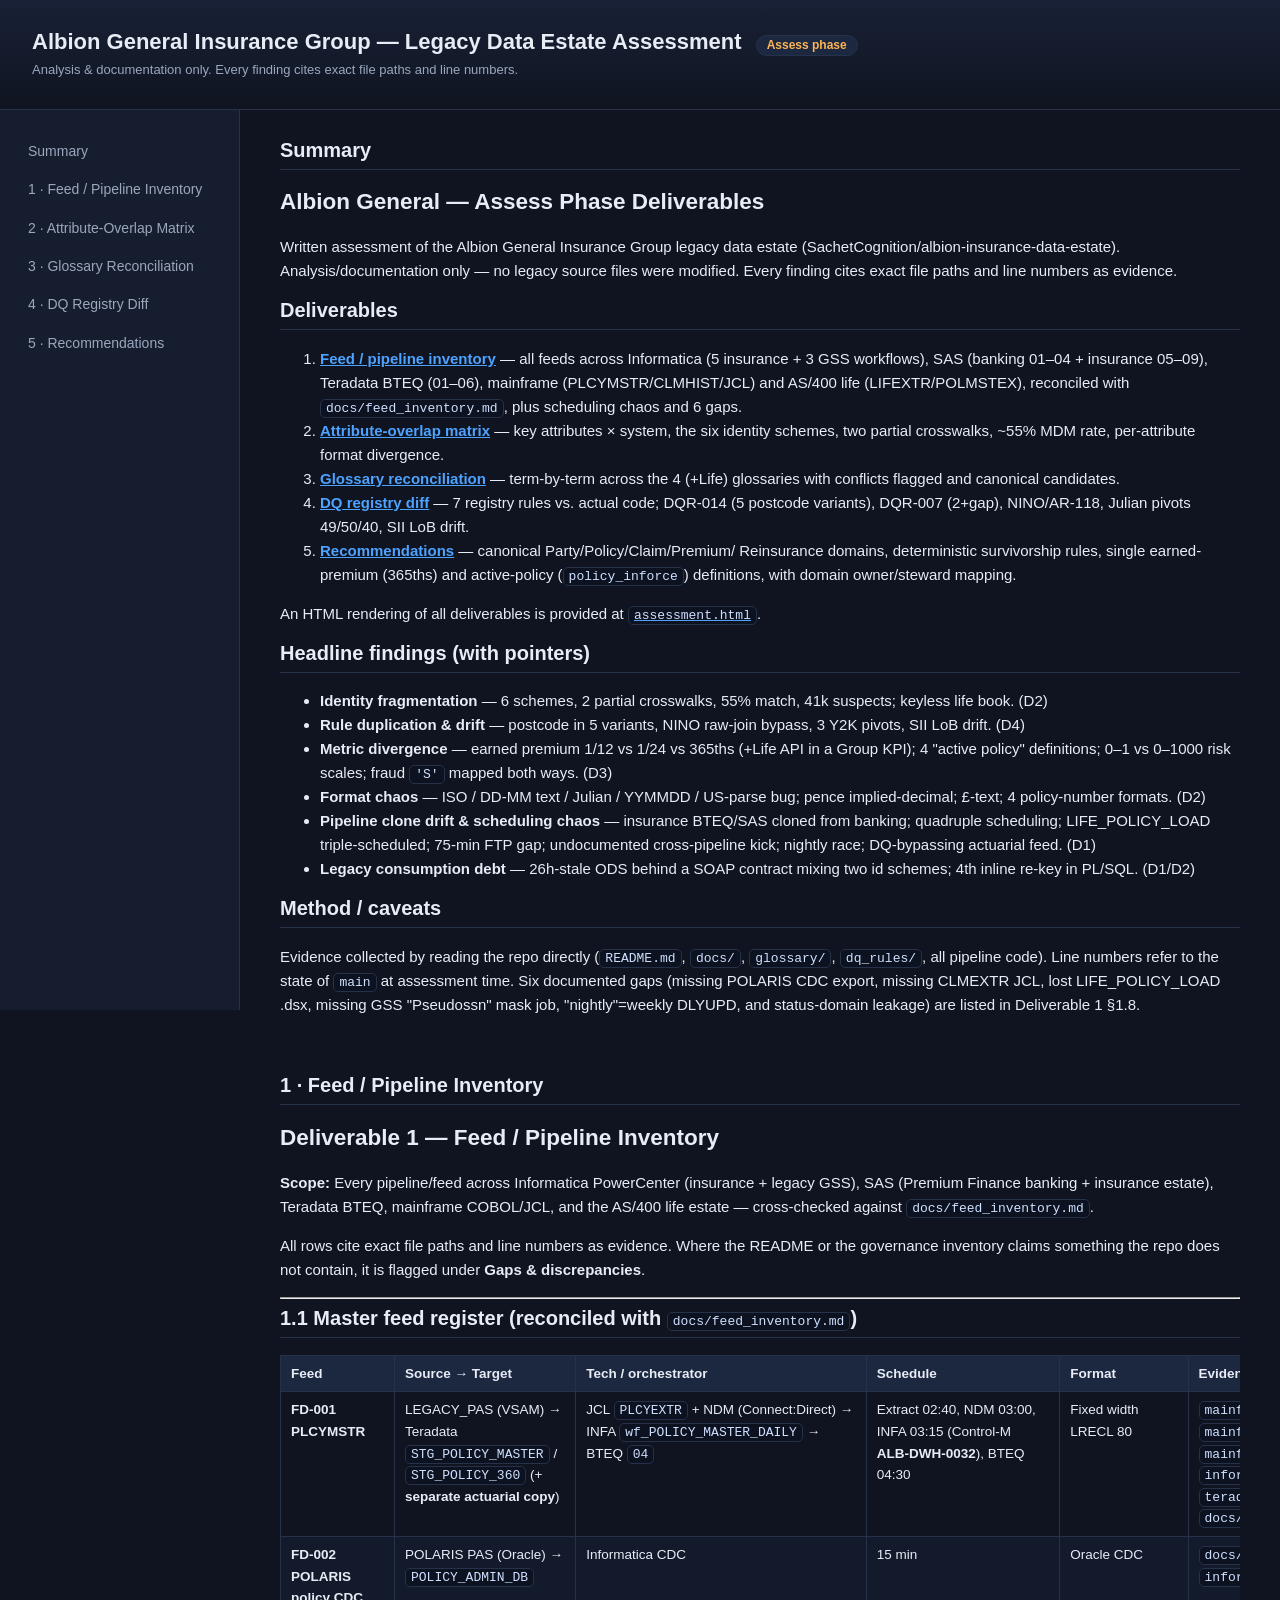
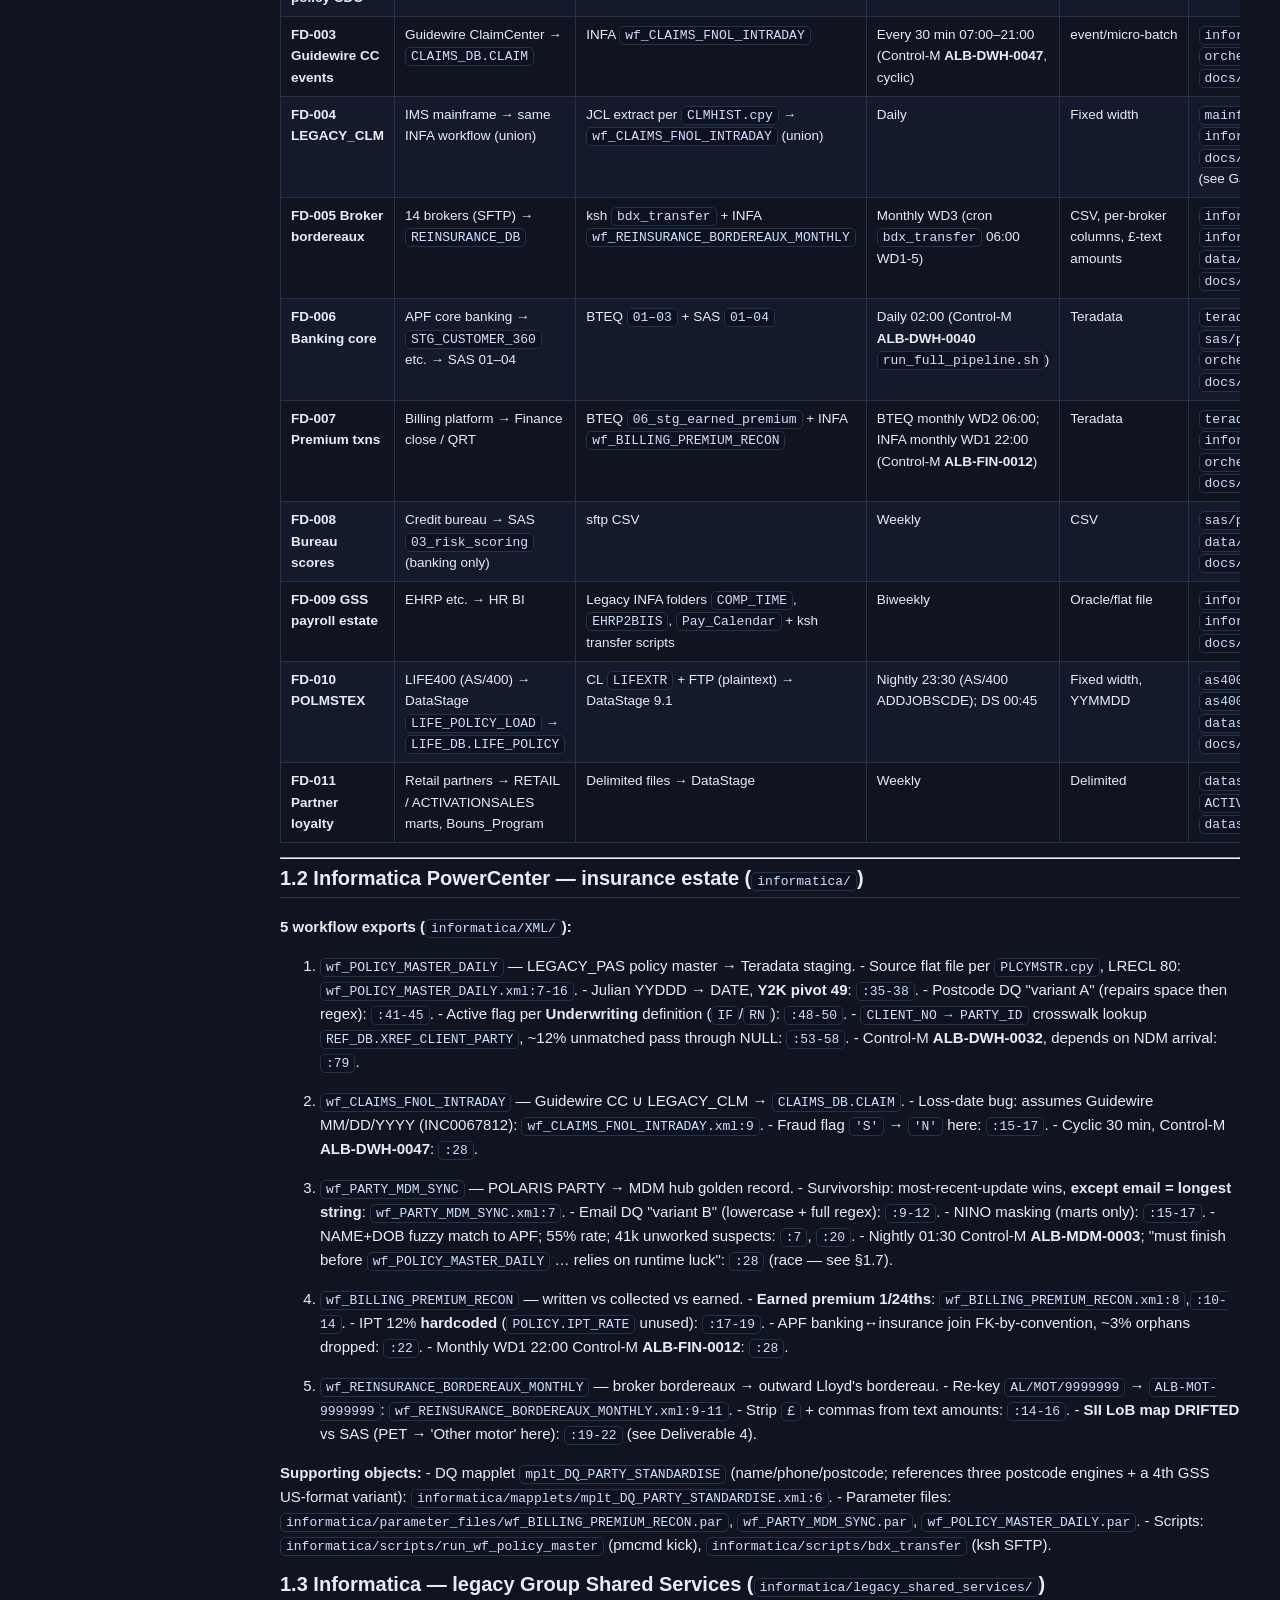
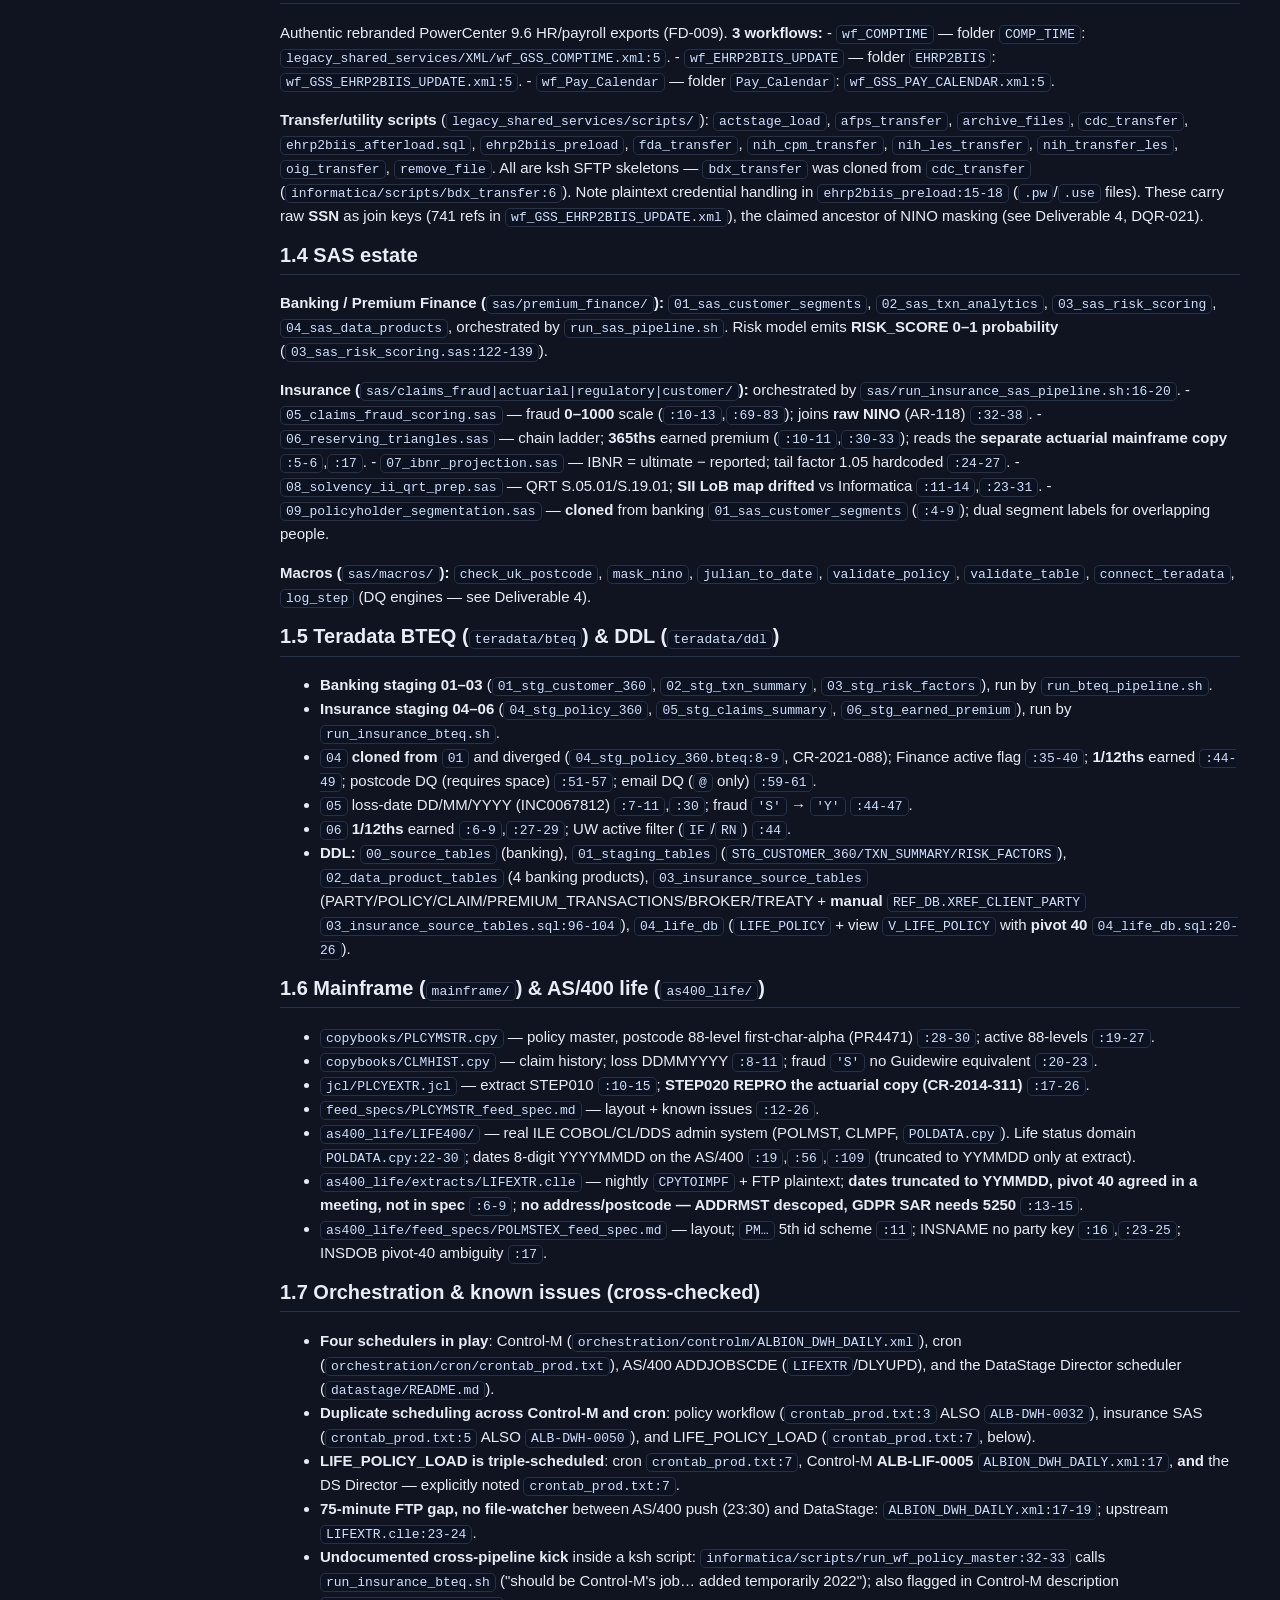
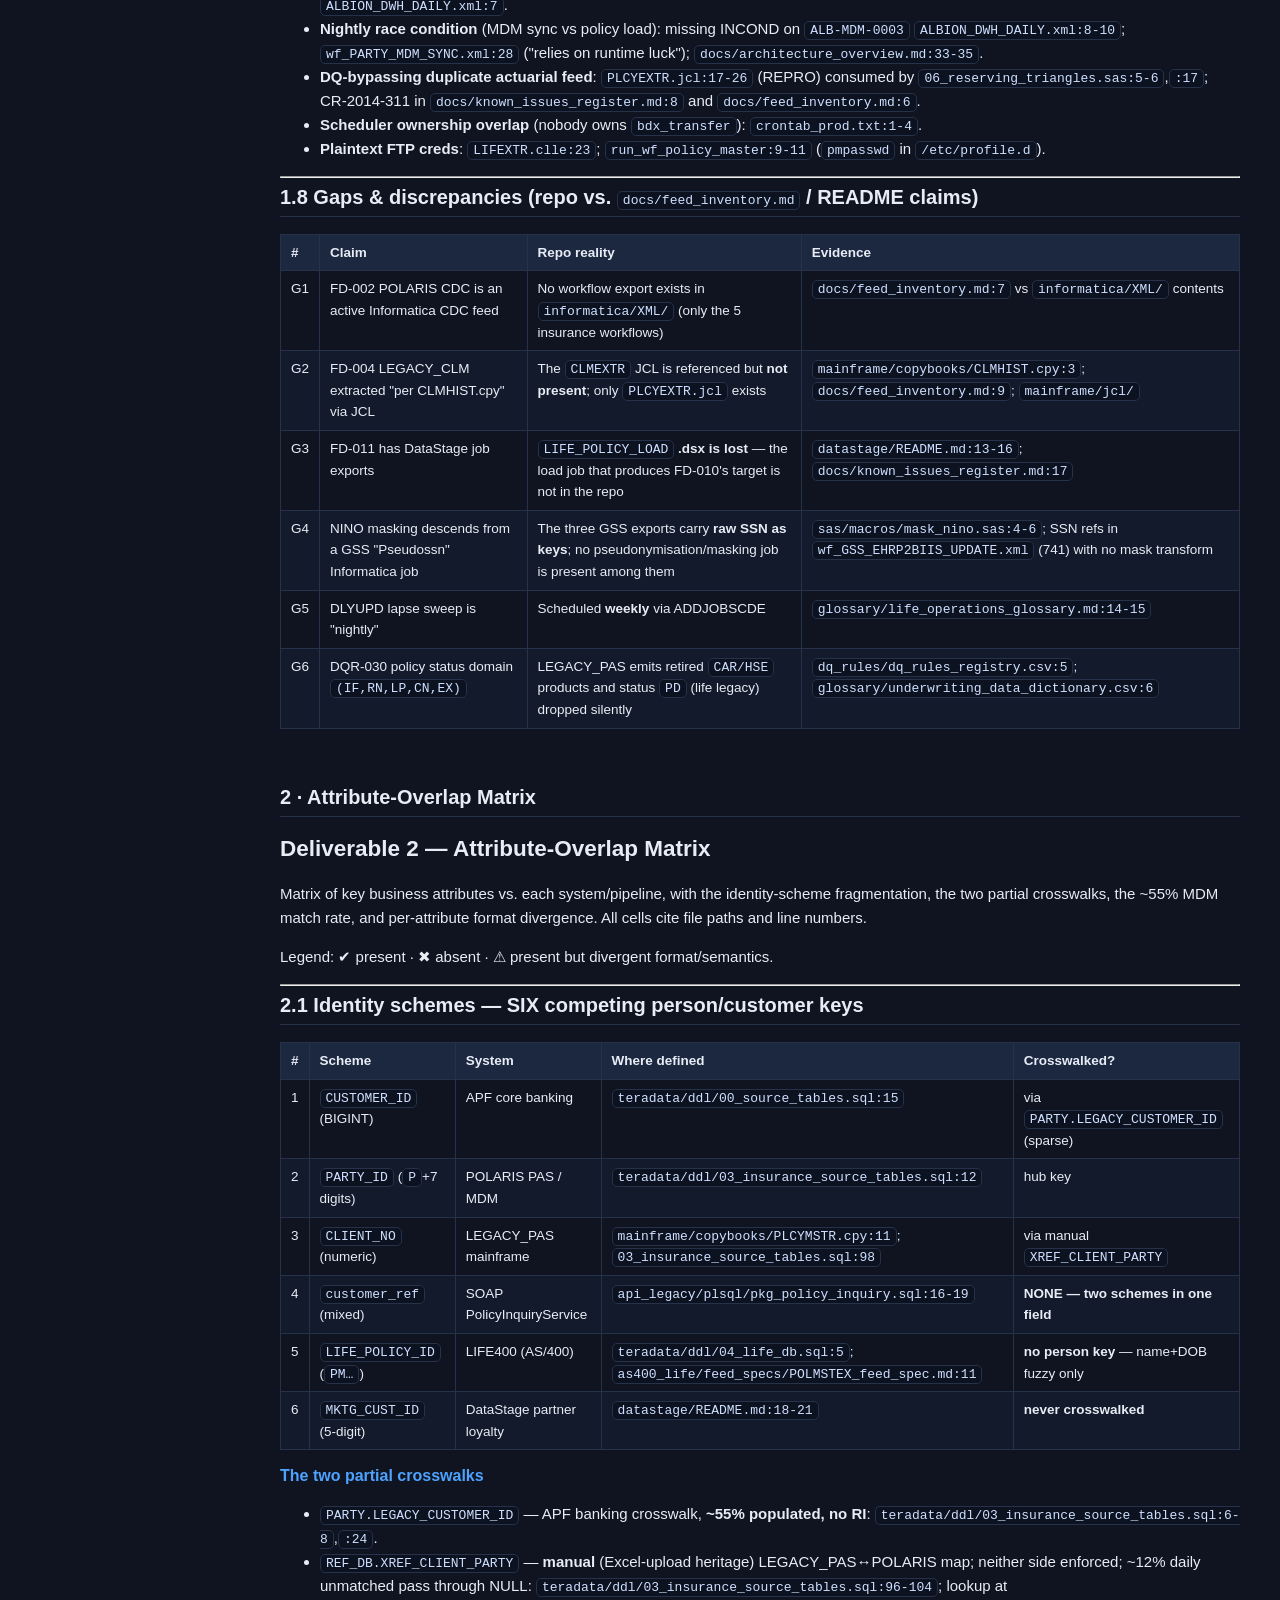
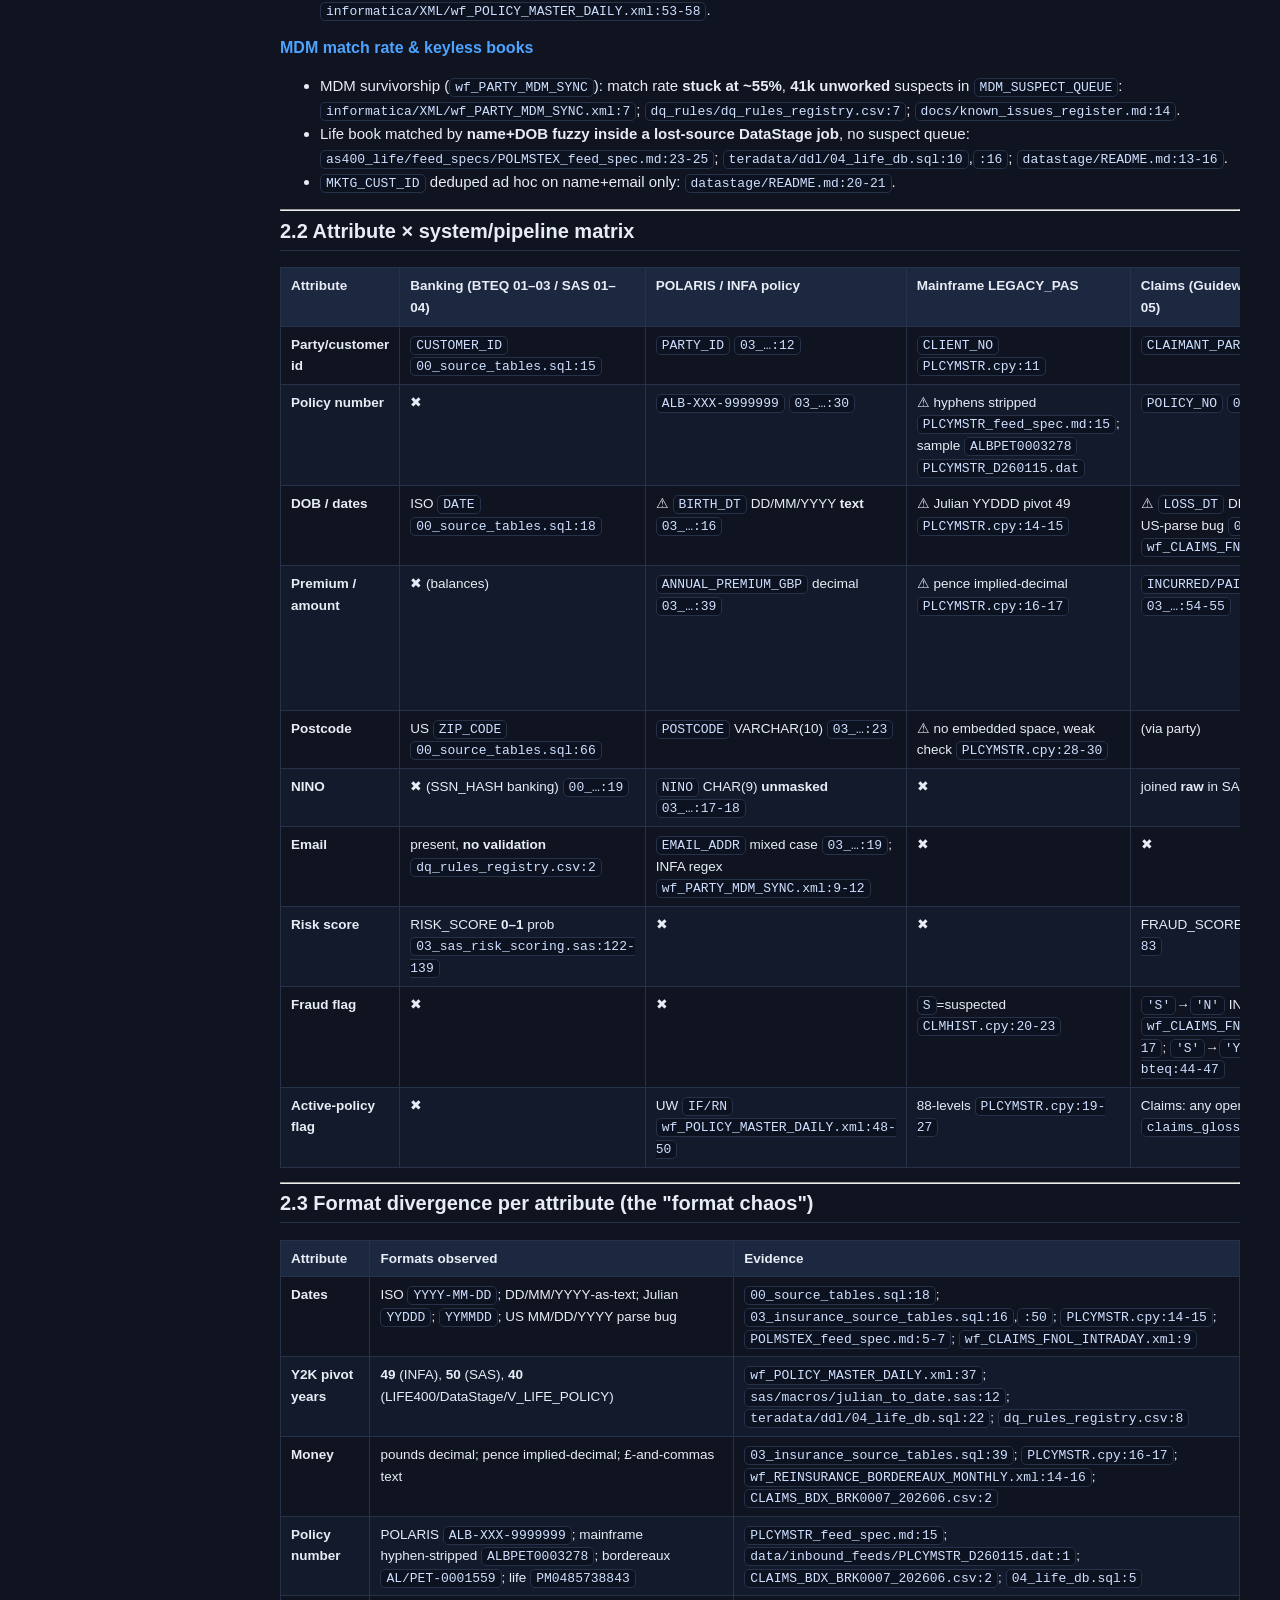
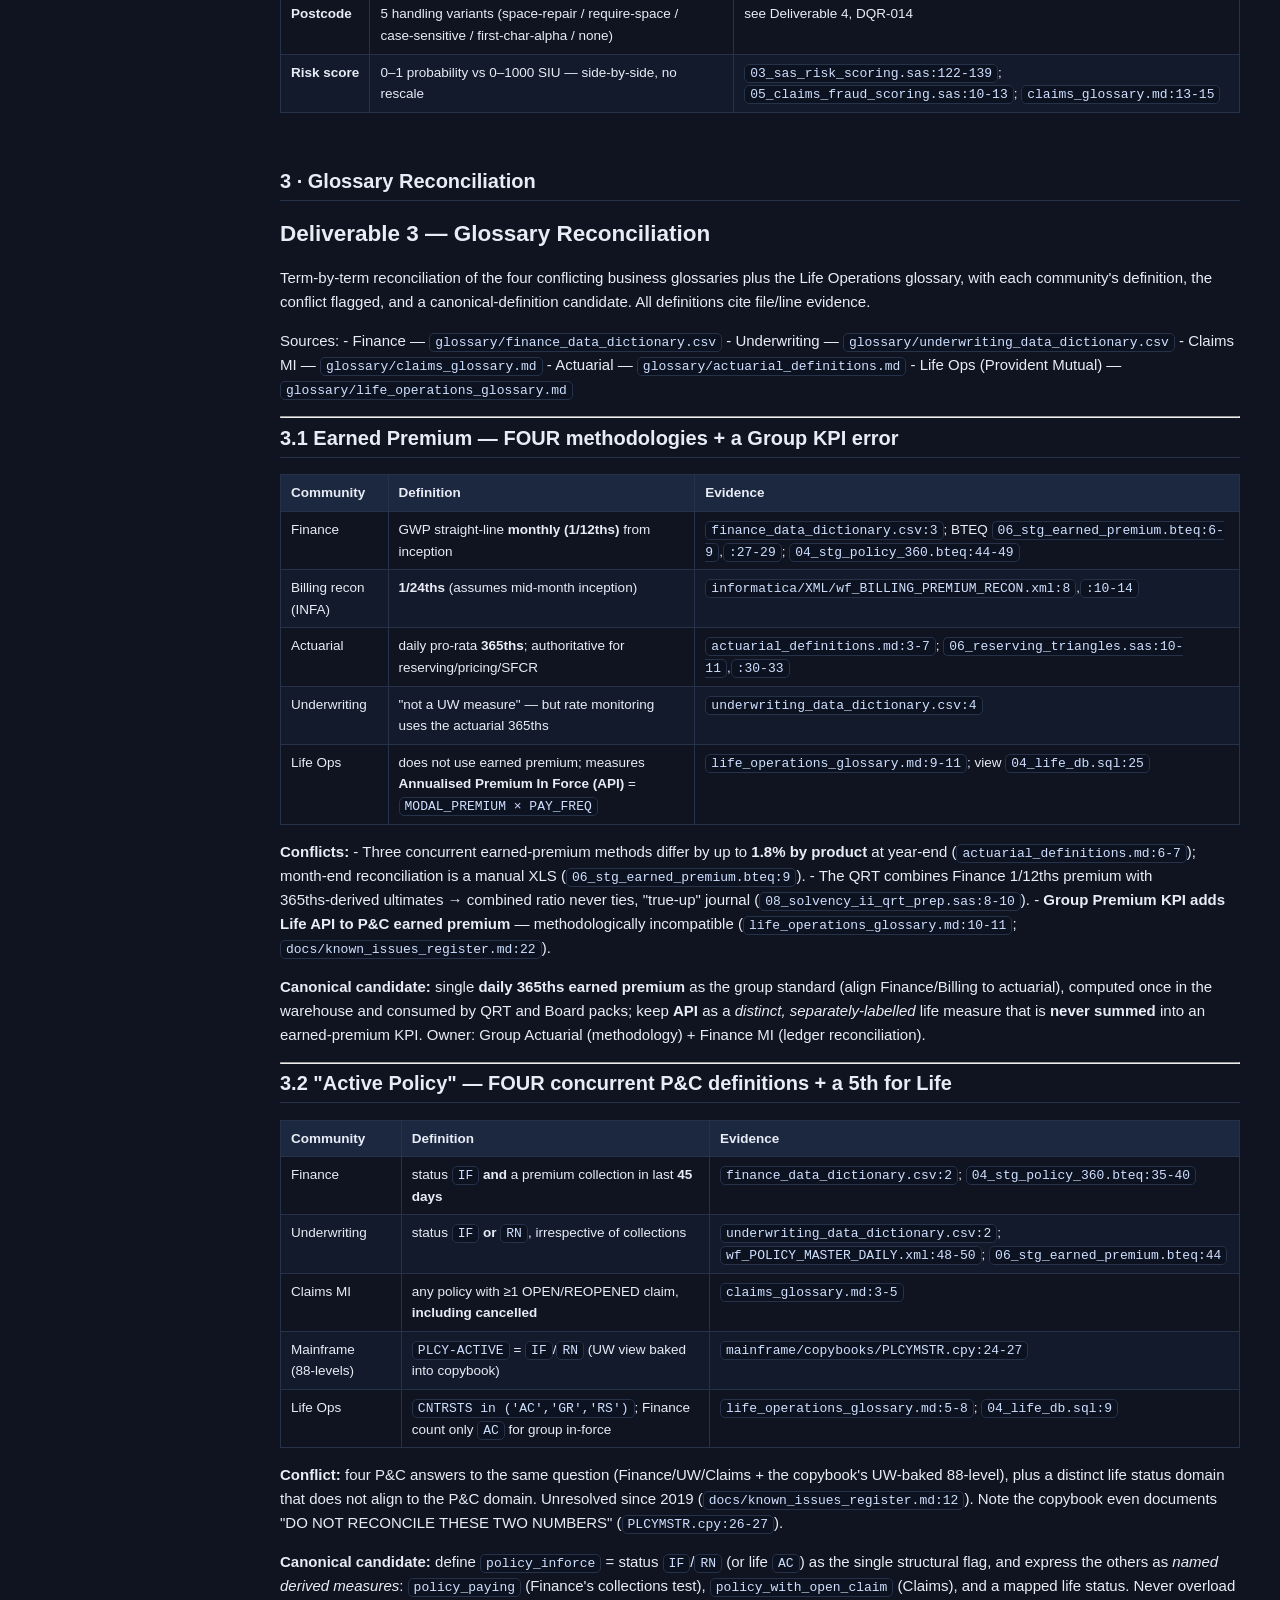
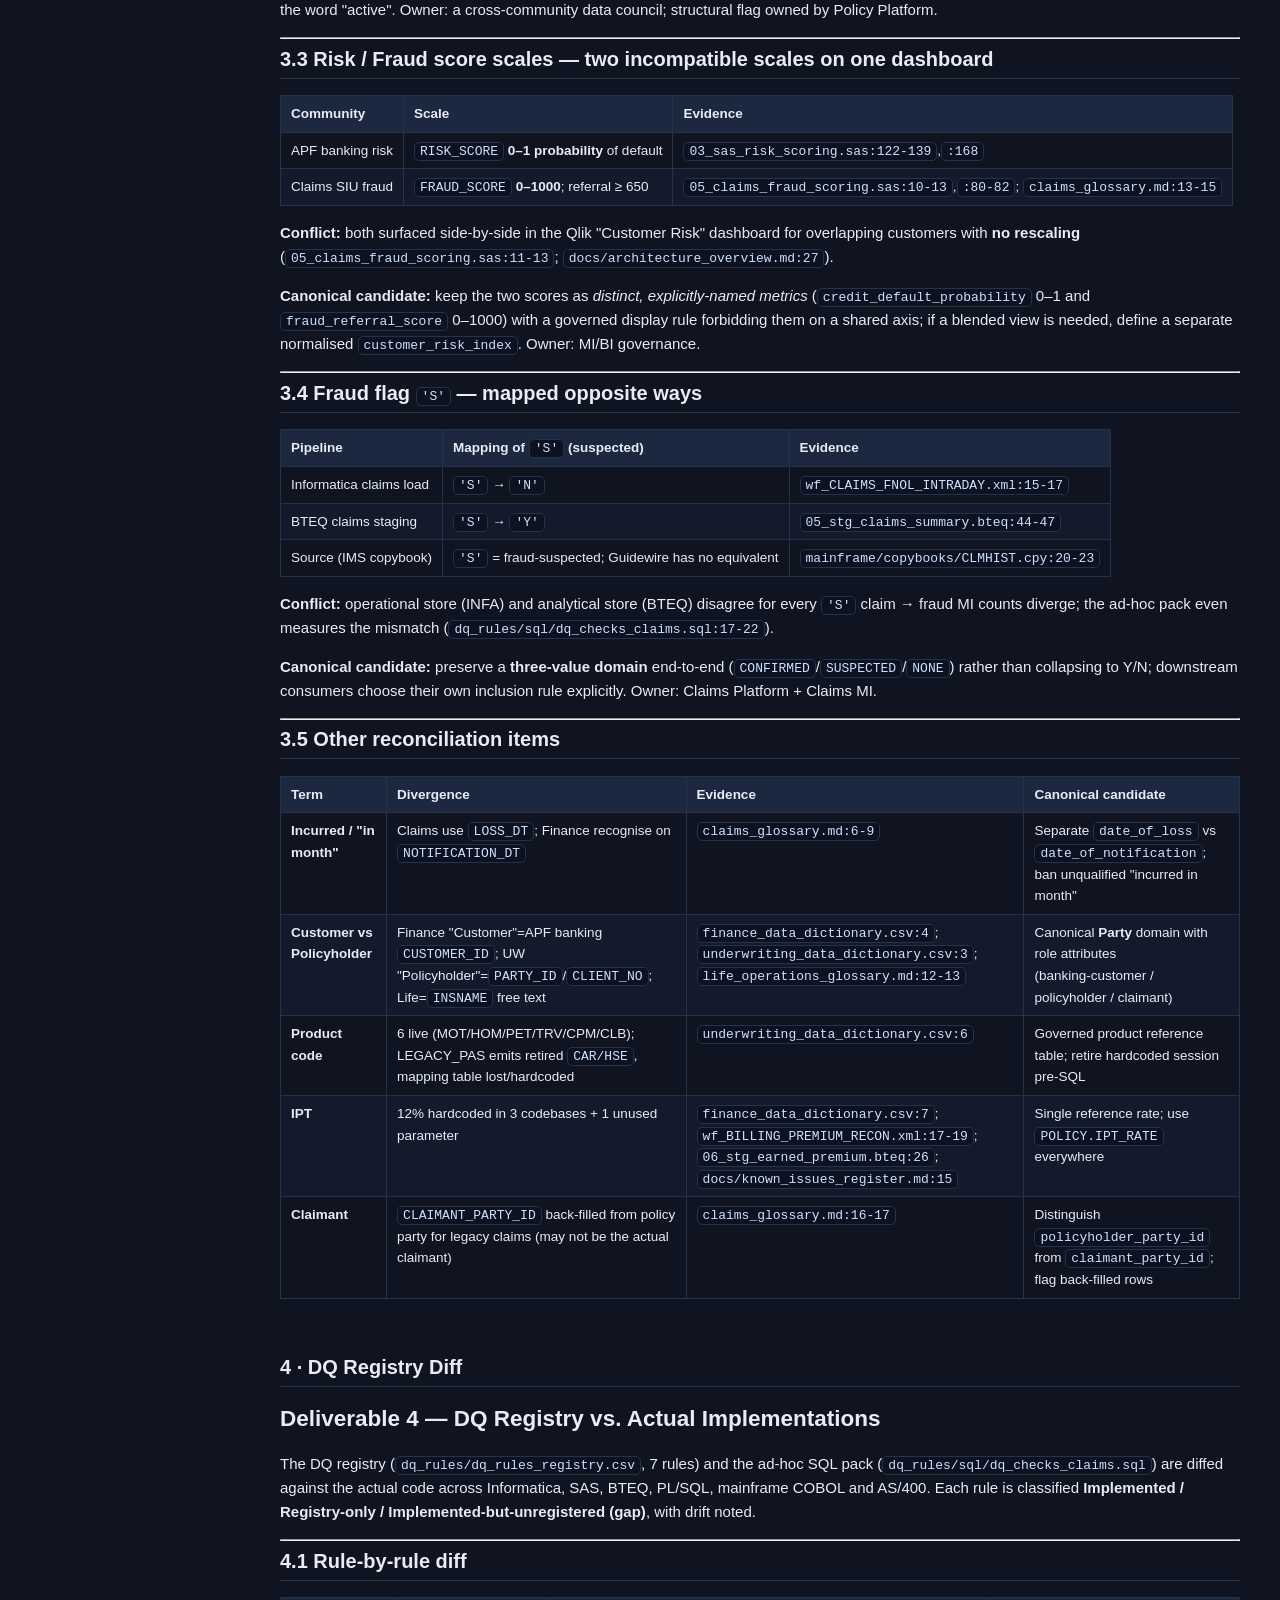
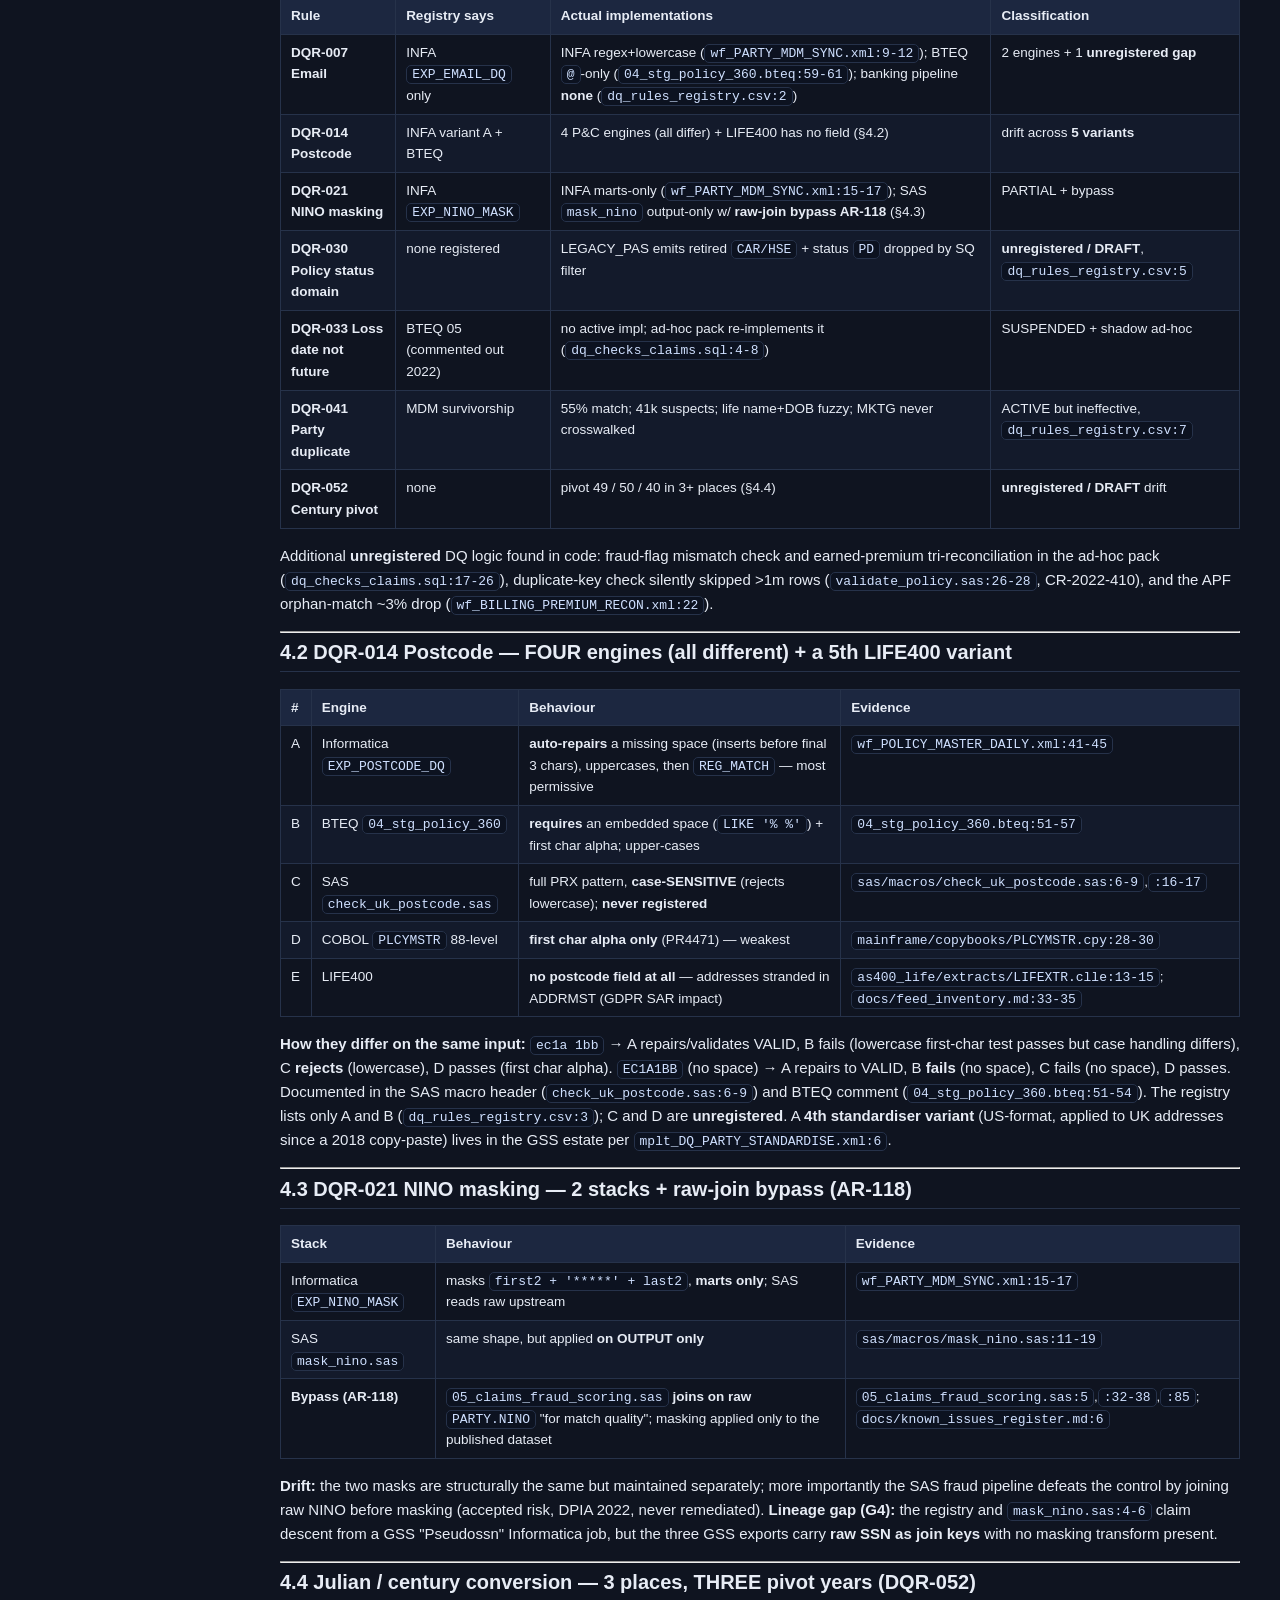
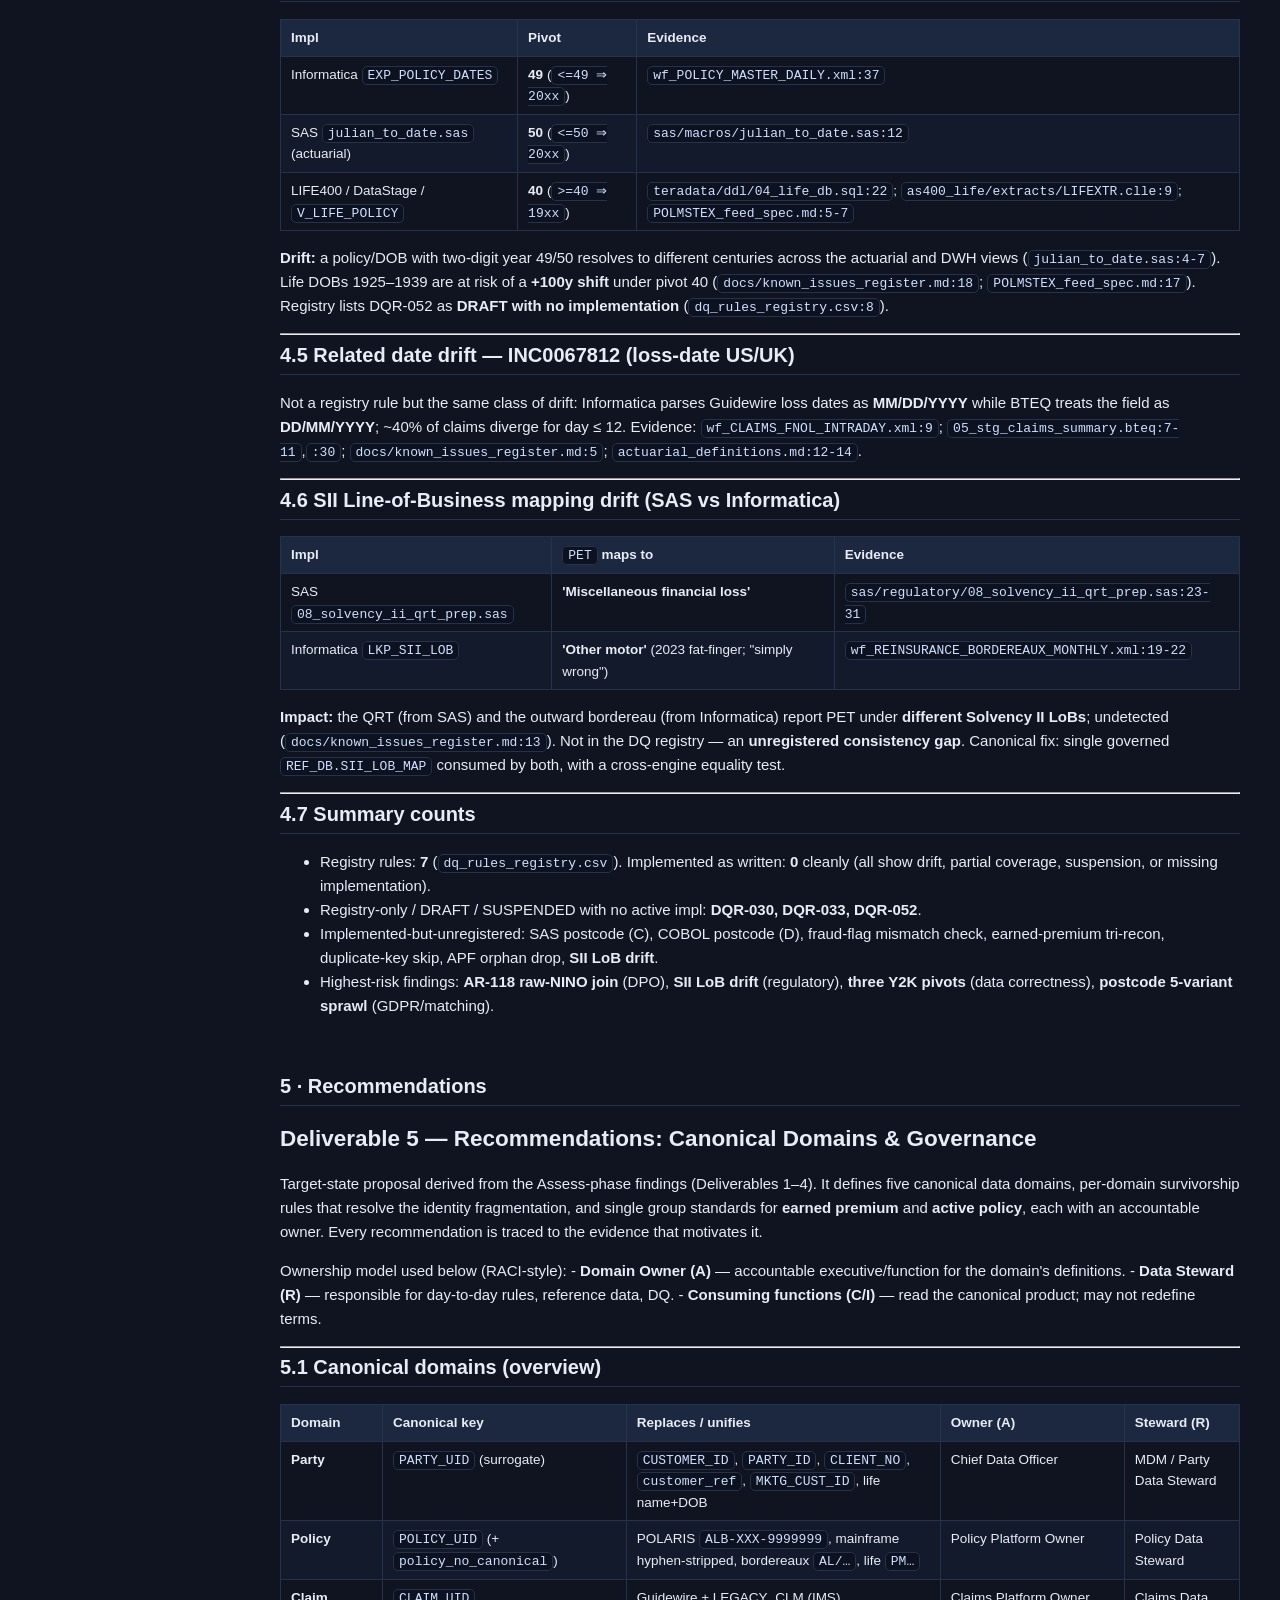
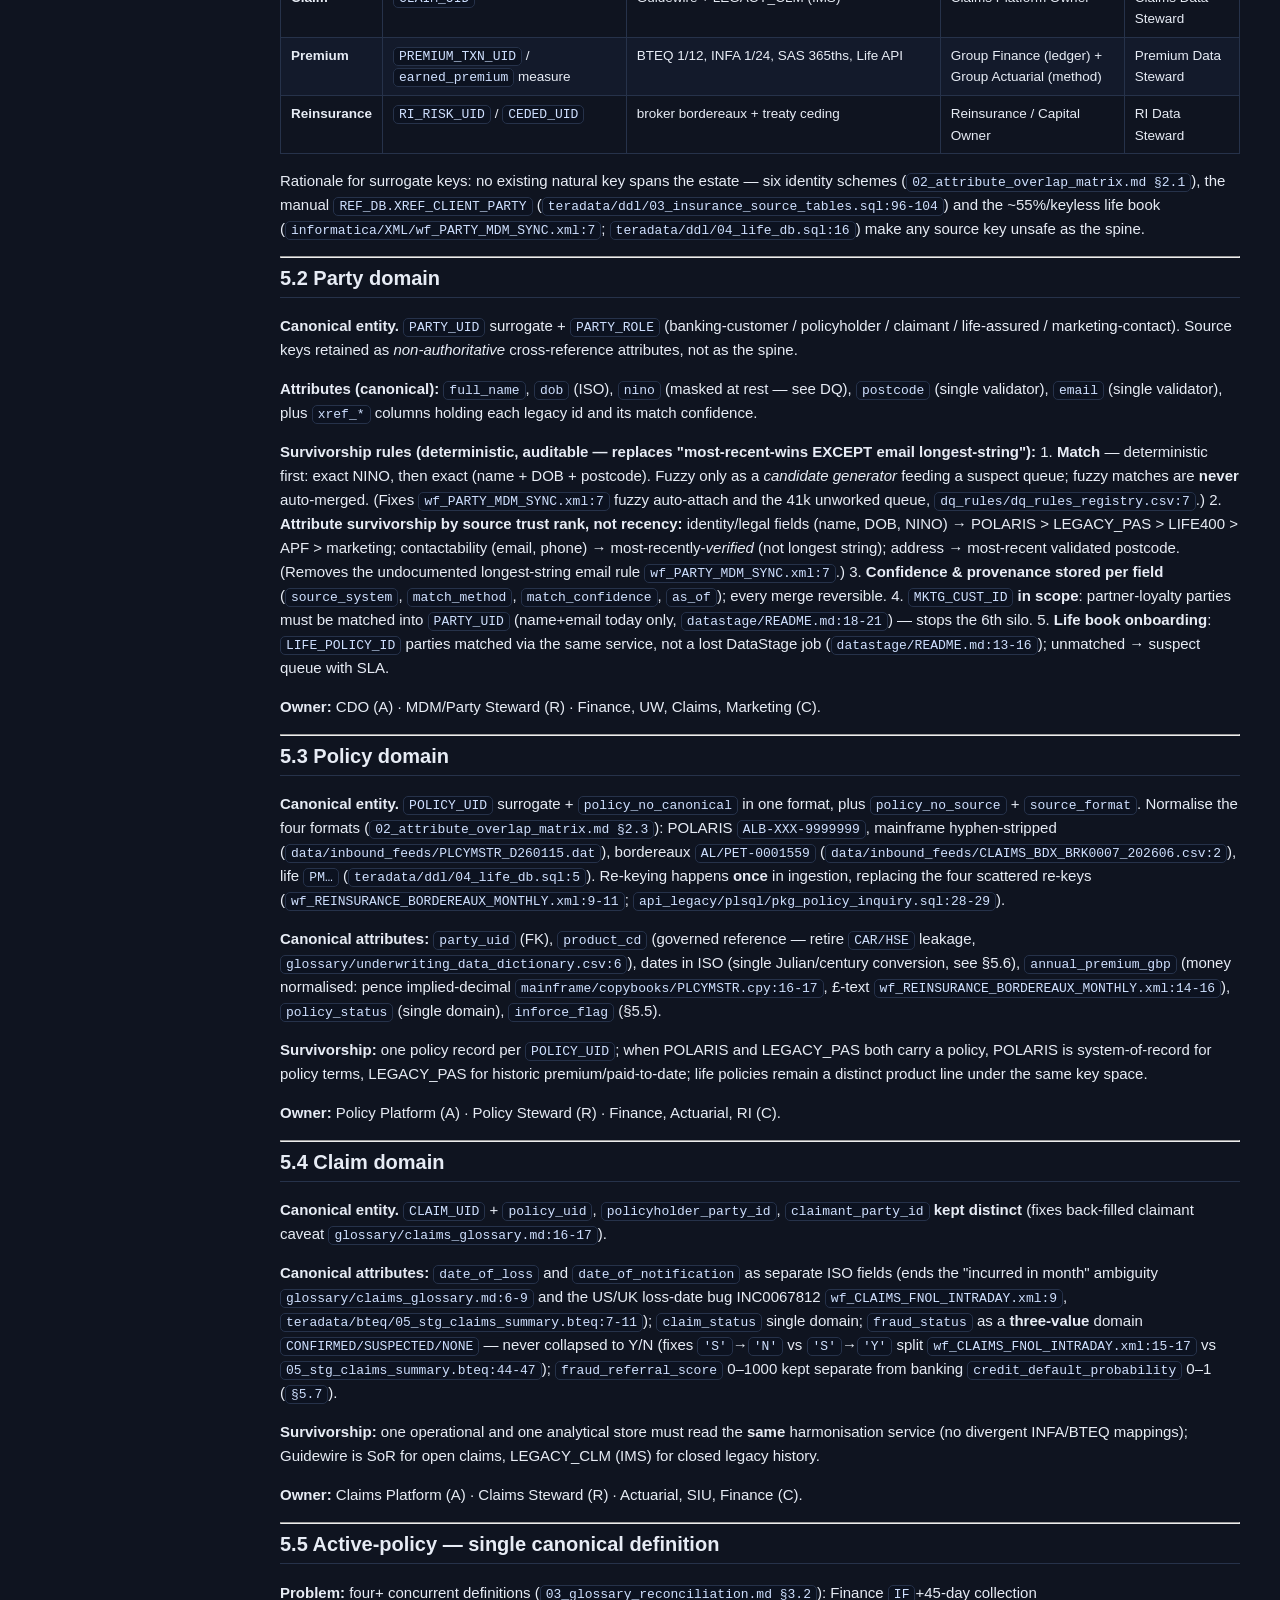
==== commit 10283dc6: "Add Recommend-phase deliverable: canonical domains, survivorship, EP/active-policy defs, owners Add " ====
--- a/assessment/assessment.html
+++ b/assessment/assessment.html
@@ -42,7 +42,8 @@
 <a href="#d1">1 · Feed / Pipeline Inventory</a>
 <a href="#d2">2 · Attribute-Overlap Matrix</a>
 <a href="#d3">3 · Glossary Reconciliation</a>
-<a href="#d4">4 · DQ Registry Diff</a></nav>
+<a href="#d4">4 · DQ Registry Diff</a>
+<a href="#d5">5 · Recommendations</a></nav>
   <main><section id="summary"><h2>Summary</h2><h1 id="albion-general-assess-phase-deliverables">Albion General — Assess Phase Deliverables</h1>
 <p>Written assessment of the Albion General Insurance Group legacy data estate
 (SachetCognition/albion-insurance-data-estate). Analysis/documentation only — no
@@ -62,6 +63,9 @@
 <li><strong><a href="04_dq_registry_diff.md">DQ registry diff</a></strong> — 7 registry rules vs. actual code;
    DQR‑014 (5 postcode variants), DQR‑007 (2+gap), NINO/AR‑118, Julian pivots 49/50/40,
    SII LoB drift.</li>
+<li><strong><a href="05_recommendations.md">Recommendations</a></strong> — canonical Party/Policy/Claim/Premium/
+   Reinsurance domains, deterministic survivorship rules, single earned-premium (365ths)
+   and active-policy (<code>policy_inforce</code>) definitions, with domain owner/steward mapping.</li>
 </ol>
 <p>An HTML rendering of all deliverables is provided at <strong><a href="assessment.html"><code>assessment.html</code></a></strong>.</p>
 <h2 id="headline-findings-with-pointers">Headline findings (with pointers)</h2>
@@ -1011,7 +1015,283 @@
   check, earned‑premium tri‑recon, duplicate‑key skip, APF orphan drop, <strong>SII LoB drift</strong>.</li>
 <li>Highest‑risk findings: <strong>AR‑118 raw‑NINO join</strong> (DPO), <strong>SII LoB drift</strong> (regulatory),
   <strong>three Y2K pivots</strong> (data correctness), <strong>postcode 5‑variant sprawl</strong> (GDPR/matching).</li>
-</ul></section></main>
+</ul></section><section id="d5"><h2>5 · Recommendations</h2><h1 id="deliverable-5-recommendations-canonical-domains-governance">Deliverable 5 — Recommendations: Canonical Domains &amp; Governance</h1>
+<p>Target-state proposal derived from the Assess-phase findings (Deliverables 1–4). It
+defines five canonical data domains, per-domain survivorship rules that resolve the
+identity fragmentation, and single group standards for <strong>earned premium</strong> and
+<strong>active policy</strong>, each with an accountable owner. Every recommendation is traced to
+the evidence that motivates it.</p>
+<p>Ownership model used below (RACI-style):
+- <strong>Domain Owner (A)</strong> — accountable executive/function for the domain's definitions.
+- <strong>Data Steward (R)</strong> — responsible for day-to-day rules, reference data, DQ.
+- <strong>Consuming functions (C/I)</strong> — read the canonical product; may not redefine terms.</p>
+<hr />
+<h2 id="51-canonical-domains-overview">5.1 Canonical domains (overview)</h2>
+<table>
+<thead>
+<tr>
+<th>Domain</th>
+<th>Canonical key</th>
+<th>Replaces / unifies</th>
+<th>Owner (A)</th>
+<th>Steward (R)</th>
+</tr>
+</thead>
+<tbody>
+<tr>
+<td><strong>Party</strong></td>
+<td><code>PARTY_UID</code> (surrogate)</td>
+<td><code>CUSTOMER_ID</code>, <code>PARTY_ID</code>, <code>CLIENT_NO</code>, <code>customer_ref</code>, <code>MKTG_CUST_ID</code>, life name+DOB</td>
+<td>Chief Data Officer</td>
+<td>MDM / Party Data Steward</td>
+</tr>
+<tr>
+<td><strong>Policy</strong></td>
+<td><code>POLICY_UID</code> (+ <code>policy_no_canonical</code>)</td>
+<td>POLARIS <code>ALB-XXX-9999999</code>, mainframe hyphen-stripped, bordereaux <code>AL/…</code>, life <code>PM…</code></td>
+<td>Policy Platform Owner</td>
+<td>Policy Data Steward</td>
+</tr>
+<tr>
+<td><strong>Claim</strong></td>
+<td><code>CLAIM_UID</code></td>
+<td>Guidewire + LEGACY_CLM (IMS)</td>
+<td>Claims Platform Owner</td>
+<td>Claims Data Steward</td>
+</tr>
+<tr>
+<td><strong>Premium</strong></td>
+<td><code>PREMIUM_TXN_UID</code> / <code>earned_premium</code> measure</td>
+<td>BTEQ 1/12, INFA 1/24, SAS 365ths, Life API</td>
+<td>Group Finance (ledger) + Group Actuarial (method)</td>
+<td>Premium Data Steward</td>
+</tr>
+<tr>
+<td><strong>Reinsurance</strong></td>
+<td><code>RI_RISK_UID</code> / <code>CEDED_UID</code></td>
+<td>broker bordereaux + treaty ceding</td>
+<td>Reinsurance / Capital Owner</td>
+<td>RI Data Steward</td>
+</tr>
+</tbody>
+</table>
+<p>Rationale for surrogate keys: no existing natural key spans the estate — six identity
+schemes (<code>02_attribute_overlap_matrix.md §2.1</code>), the manual <code>REF_DB.XREF_CLIENT_PARTY</code>
+(<code>teradata/ddl/03_insurance_source_tables.sql:96-104</code>) and the ~55%/keyless life book
+(<code>informatica/XML/wf_PARTY_MDM_SYNC.xml:7</code>; <code>teradata/ddl/04_life_db.sql:16</code>) make any
+source key unsafe as the spine.</p>
+<hr />
+<h2 id="52-party-domain">5.2 Party domain</h2>
+<p><strong>Canonical entity.</strong> <code>PARTY_UID</code> surrogate + <code>PARTY_ROLE</code> (banking-customer /
+policyholder / claimant / life-assured / marketing-contact). Source keys retained as
+<em>non-authoritative</em> cross-reference attributes, not as the spine.</p>
+<p><strong>Attributes (canonical):</strong> <code>full_name</code>, <code>dob</code> (ISO), <code>nino</code> (masked at rest — see DQ),
+<code>postcode</code> (single validator), <code>email</code> (single validator), plus <code>xref_*</code> columns holding
+each legacy id and its match confidence.</p>
+<p><strong>Survivorship rules (deterministic, auditable — replaces "most-recent-wins EXCEPT email longest-string"):</strong>
+1. <strong>Match</strong> — deterministic first: exact NINO, then exact (name + DOB + postcode). Fuzzy
+   only as a <em>candidate generator</em> feeding a suspect queue; fuzzy matches are <strong>never</strong>
+   auto-merged. (Fixes <code>wf_PARTY_MDM_SYNC.xml:7</code> fuzzy auto-attach and the 41k unworked
+   queue, <code>dq_rules/dq_rules_registry.csv:7</code>.)
+2. <strong>Attribute survivorship by source trust rank, not recency:</strong> identity/legal fields
+   (name, DOB, NINO) → POLARIS &gt; LEGACY_PAS &gt; LIFE400 &gt; APF &gt; marketing; contactability
+   (email, phone) → most-recently-<em>verified</em> (not longest string); address → most-recent
+   validated postcode. (Removes the undocumented longest-string email rule
+   <code>wf_PARTY_MDM_SYNC.xml:7</code>.)
+3. <strong>Confidence &amp; provenance stored per field</strong> (<code>source_system</code>, <code>match_method</code>,
+   <code>match_confidence</code>, <code>as_of</code>); every merge reversible.
+4. <strong><code>MKTG_CUST_ID</code> in scope</strong>: partner-loyalty parties must be matched into <code>PARTY_UID</code>
+   (name+email today only, <code>datastage/README.md:18-21</code>) — stops the 6th silo.
+5. <strong>Life book onboarding</strong>: <code>LIFE_POLICY_ID</code> parties matched via the same service, not a
+   lost DataStage job (<code>datastage/README.md:13-16</code>); unmatched → suspect queue with SLA.</p>
+<p><strong>Owner:</strong> CDO (A) · MDM/Party Steward (R) · Finance, UW, Claims, Marketing (C).</p>
+<hr />
+<h2 id="53-policy-domain">5.3 Policy domain</h2>
+<p><strong>Canonical entity.</strong> <code>POLICY_UID</code> surrogate + <code>policy_no_canonical</code> in one format,
+plus <code>policy_no_source</code> + <code>source_format</code>. Normalise the four formats
+(<code>02_attribute_overlap_matrix.md §2.3</code>): POLARIS <code>ALB-XXX-9999999</code>, mainframe
+hyphen-stripped (<code>data/inbound_feeds/PLCYMSTR_D260115.dat</code>), bordereaux <code>AL/PET-0001559</code>
+(<code>data/inbound_feeds/CLAIMS_BDX_BRK0007_202606.csv:2</code>), life <code>PM…</code>
+(<code>teradata/ddl/04_life_db.sql:5</code>). Re-keying happens <strong>once</strong> in ingestion, replacing the
+four scattered re-keys (<code>wf_REINSURANCE_BORDEREAUX_MONTHLY.xml:9-11</code>;
+<code>api_legacy/plsql/pkg_policy_inquiry.sql:28-29</code>).</p>
+<p><strong>Canonical attributes:</strong> <code>party_uid</code> (FK), <code>product_cd</code> (governed reference — retire
+<code>CAR/HSE</code> leakage, <code>glossary/underwriting_data_dictionary.csv:6</code>), dates in ISO (single
+Julian/century conversion, see §5.6), <code>annual_premium_gbp</code> (money normalised: pence
+implied-decimal <code>mainframe/copybooks/PLCYMSTR.cpy:16-17</code>, £-text
+<code>wf_REINSURANCE_BORDEREAUX_MONTHLY.xml:14-16</code>), <code>policy_status</code> (single domain),
+<code>inforce_flag</code> (§5.5).</p>
+<p><strong>Survivorship:</strong> one policy record per <code>POLICY_UID</code>; when POLARIS and LEGACY_PAS both
+carry a policy, POLARIS is system-of-record for policy terms, LEGACY_PAS for historic
+premium/paid-to-date; life policies remain a distinct product line under the same key
+space.</p>
+<p><strong>Owner:</strong> Policy Platform (A) · Policy Steward (R) · Finance, Actuarial, RI (C).</p>
+<hr />
+<h2 id="54-claim-domain">5.4 Claim domain</h2>
+<p><strong>Canonical entity.</strong> <code>CLAIM_UID</code> + <code>policy_uid</code>, <code>policyholder_party_id</code>,
+<code>claimant_party_id</code> <strong>kept distinct</strong> (fixes back-filled claimant caveat
+<code>glossary/claims_glossary.md:16-17</code>).</p>
+<p><strong>Canonical attributes:</strong> <code>date_of_loss</code> and <code>date_of_notification</code> as separate ISO
+fields (ends the "incurred in month" ambiguity <code>glossary/claims_glossary.md:6-9</code> and the
+US/UK loss-date bug INC0067812 <code>wf_CLAIMS_FNOL_INTRADAY.xml:9</code>,
+<code>teradata/bteq/05_stg_claims_summary.bteq:7-11</code>); <code>claim_status</code> single domain;
+<code>fraud_status</code> as a <strong>three-value</strong> domain <code>CONFIRMED/SUSPECTED/NONE</code> — never collapsed
+to Y/N (fixes <code>'S'</code>→<code>'N'</code> vs <code>'S'</code>→<code>'Y'</code> split <code>wf_CLAIMS_FNOL_INTRADAY.xml:15-17</code> vs
+<code>05_stg_claims_summary.bteq:44-47</code>); <code>fraud_referral_score</code> 0–1000 kept separate from
+banking <code>credit_default_probability</code> 0–1 (<code>§5.7</code>).</p>
+<p><strong>Survivorship:</strong> one operational and one analytical store must read the <strong>same</strong>
+harmonisation service (no divergent INFA/BTEQ mappings); Guidewire is SoR for open
+claims, LEGACY_CLM (IMS) for closed legacy history.</p>
+<p><strong>Owner:</strong> Claims Platform (A) · Claims Steward (R) · Actuarial, SIU, Finance (C).</p>
+<hr />
+<h2 id="55-active-policy-single-canonical-definition">5.5 Active-policy — single canonical definition</h2>
+<p><strong>Problem:</strong> four+ concurrent definitions (<code>03_glossary_reconciliation.md §3.2</code>):
+Finance <code>IF</code>+45-day collection (<code>glossary/finance_data_dictionary.csv:2</code>;
+<code>teradata/bteq/04_stg_policy_360.bteq:35-40</code>), UW <code>IF</code>/<code>RN</code>
+(<code>wf_POLICY_MASTER_DAILY.xml:48-50</code>), Claims any open claim
+(<code>glossary/claims_glossary.md:3-5</code>), copybook 88-level (<code>mainframe/copybooks/PLCYMSTR.cpy:24-27</code>),
+Life <code>AC/GR/RS</code> (<code>glossary/life_operations_glossary.md:5-8</code>).</p>
+<p><strong>Canonical:</strong> one <strong>structural</strong> flag + named derived measures — stop overloading "active".
+- <code>policy_inforce</code> = <code>policy_status IN ('IF','RN')</code> (P&amp;C) <strong>or</strong> <code>CONTRACT_STATUS IN ('AC','GR','RS')</code> (Life). <strong>Single source of the word "active".</strong>
+- <code>policy_paying</code> = <code>policy_inforce</code> AND a collection in the last 45 days <em>(Finance's measure, renamed).</em>
+- <code>policy_with_open_claim</code> = ≥1 OPEN/REOPENED claim <em>(Claims' measure, renamed).</em></p>
+<p><strong>Owner:</strong> Policy Platform owns <code>policy_inforce</code> (A); Finance owns <code>policy_paying</code>,
+Claims owns <code>policy_with_open_claim</code> (R for their derived measure). Board/regulatory
+in-force counts use <code>policy_inforce</code> only.</p>
+<hr />
+<h2 id="56-earned-premium-single-canonical-definition">5.6 Earned-premium — single canonical definition</h2>
+<p><strong>Problem:</strong> 1/12 (Finance BTEQ <code>teradata/bteq/06_stg_earned_premium.bteq:6-9</code>), 1/24
+(INFA <code>wf_BILLING_PREMIUM_RECON.xml:8</code>,<code>:10-14</code>), 365ths (Actuarial
+<code>sas/actuarial/06_reserving_triangles.sas:10-11</code>), plus Life API summed into a Group KPI
+(<code>glossary/life_operations_glossary.md:9-11</code>; <code>docs/known_issues_register.md:22</code>).</p>
+<p><strong>Canonical:</strong> <strong>daily pro-rata 365ths</strong> computed <strong>once</strong> in the warehouse as
+<code>earned_premium</code>, consumed unchanged by Finance close, QRT and Board packs. IPT from a
+single reference rate (<code>POLICY.IPT_RATE</code>), retiring the three hardcoded 12% copies
+(<code>wf_BILLING_PREMIUM_RECON.xml:17-19</code>; <code>teradata/bteq/06_stg_earned_premium.bteq:26</code>;
+<code>glossary/finance_data_dictionary.csv:7</code>). <strong>Life API stays a separate, labelled
+measure</strong> (<code>annualised_premium_in_force</code>) and is <strong>never</strong> added to an earned-premium KPI;
+any group premium KPI must show P&amp;C earned premium and Life API as distinct lines.</p>
+<p><strong>Owner:</strong> Group Actuarial owns the methodology (A/R); Group Finance owns ledger
+reconciliation and the IPT reference rate (R); the manual monthly XLS true-up
+(<code>sas/regulatory/08_solvency_ii_qrt_prep.sas:8-10</code>) is retired.</p>
+<hr />
+<h2 id="57-reinsurance-domain">5.7 Reinsurance domain</h2>
+<p><strong>Canonical entity.</strong> <code>RI_RISK_UID</code> (inward risk from bordereaux) and <code>CEDED_UID</code>
+(outward cession), both FK to <code>POLICY_UID</code>/<code>CLAIM_UID</code> via the canonical policy re-key.</p>
+<p><strong>Canonical attributes:</strong> amounts normalised from £-and-comma text once
+(<code>wf_REINSURANCE_BORDEREAUX_MONTHLY.xml:14-16</code>); <strong>single governed <code>REF_DB.SII_LOB_MAP</code></strong>
+consumed by <em>both</em> the QRT (SAS) and outward bordereau (INFA), ending the PET LoB drift
+(<code>sas/regulatory/08_solvency_ii_qrt_prep.sas:23-31</code> vs
+<code>wf_REINSURANCE_BORDEREAUX_MONTHLY.xml:19-22</code>), enforced by a cross-engine equality test;
+treaty reference data (quota-share terms) mastered centrally rather than in 14 hand-kept
+broker column maps (<code>wf_REINSURANCE_BORDEREAUX_MONTHLY.xml:7</code>).</p>
+<p><strong>Survivorship:</strong> one canonical <code>sii_lob</code> per product from the shared map; broker feed
+timeliness (e.g. BRK0007 habitual lateness <code>wf_REINSURANCE_BORDEREAUX_MONTHLY.xml:25</code>)
+handled by an ingestion SLA, not manual restart runbooks.</p>
+<p><strong>Owner:</strong> Reinsurance/Capital (A) · RI Steward (R) · Actuarial, Regulatory Reporting (C).</p>
+<hr />
+<h2 id="58-cross-cutting-survivorship-dq-standards-enablers">5.8 Cross-cutting survivorship &amp; DQ standards (enablers)</h2>
+<table>
+<thead>
+<tr>
+<th>Standard</th>
+<th>Canonical rule</th>
+<th>Retires</th>
+</tr>
+</thead>
+<tbody>
+<tr>
+<td><strong>Century/Julian</strong></td>
+<td>one shared date service, single pivot, ISO output</td>
+<td>pivots 49/50/40 (<code>wf_POLICY_MASTER_DAILY.xml:37</code>; <code>sas/macros/julian_to_date.sas:12</code>; <code>teradata/ddl/04_life_db.sql:22</code>)</td>
+</tr>
+<tr>
+<td><strong>Postcode</strong></td>
+<td>one validator service (repair-then-validate, case-insensitive)</td>
+<td>5 variants (<code>04_dq_registry_diff.md §4.2</code>)</td>
+</tr>
+<tr>
+<td><strong>Email</strong></td>
+<td>one validator applied on every ingest</td>
+<td>2 engines + banking gap (<code>dq_rules/dq_rules_registry.csv:2</code>)</td>
+</tr>
+<tr>
+<td><strong>NINO</strong></td>
+<td>mask/tokenise at ingest; analytics join on token, never raw</td>
+<td>AR-118 raw join (<code>sas/claims_fraud/05_claims_fraud_scoring.sas:32-38</code>)</td>
+</tr>
+<tr>
+<td><strong>DQ registry</strong></td>
+<td>registry is the SoR; every rule has exactly one implementation + a conformance test; unregistered rules removed or registered</td>
+<td>drift/duplication (<code>04_dq_registry_diff.md §4.7</code>)</td>
+</tr>
+</tbody>
+</table>
+<p><strong>DQ/registry owner:</strong> CDO office / Data Governance (A) · per-domain stewards (R).</p>
+<hr />
+<h2 id="59-owner-mapping-summary">5.9 Owner mapping (summary)</h2>
+<table>
+<thead>
+<tr>
+<th>Definition / asset</th>
+<th>Accountable owner</th>
+<th>Responsible steward</th>
+</tr>
+</thead>
+<tbody>
+<tr>
+<td><code>PARTY_UID</code> + survivorship</td>
+<td>CDO</td>
+<td>MDM/Party Steward</td>
+</tr>
+<tr>
+<td><code>POLICY_UID</code> + policy re-key</td>
+<td>Policy Platform</td>
+<td>Policy Steward</td>
+</tr>
+<tr>
+<td><code>CLAIM_UID</code> + fraud/date domains</td>
+<td>Claims Platform</td>
+<td>Claims Steward</td>
+</tr>
+<tr>
+<td><code>earned_premium</code> (365ths) method</td>
+<td>Group Actuarial</td>
+<td>Premium Steward</td>
+</tr>
+<tr>
+<td>Earned-premium ledger recon + IPT rate</td>
+<td>Group Finance</td>
+<td>Premium Steward</td>
+</tr>
+<tr>
+<td><code>policy_inforce</code> (canonical active)</td>
+<td>Policy Platform</td>
+<td>Policy Steward</td>
+</tr>
+<tr>
+<td><code>policy_paying</code> / <code>policy_with_open_claim</code></td>
+<td>Finance / Claims</td>
+<td>resp. stewards</td>
+</tr>
+<tr>
+<td><code>REF_DB.SII_LOB_MAP</code> + RI domain</td>
+<td>Reinsurance/Capital</td>
+<td>RI Steward</td>
+</tr>
+<tr>
+<td>Shared date/postcode/email/NINO services + DQ registry</td>
+<td>Data Governance (CDO office)</td>
+<td>domain stewards</td>
+</tr>
+</tbody>
+</table>
+<blockquote>
+<p><strong>Sequencing note:</strong> Party is the critical-path domain — Policy/Claim/Premium/RI all
+FK to <code>PARTY_UID</code>. Recommend delivering the Party MDM survivorship service and the
+canonical policy re-key first, then the single earned-premium/active-policy measures,
+before retiring LIFE400/DataStage (<code>01_feed_inventory.md §1.8</code>).</p>
+</blockquote></section></main>
 </div>
 <footer>Generated from the markdown deliverables in <code>assessment/</code> via
 <code>build_html.py</code>. No legacy source files were modified.</footer>
